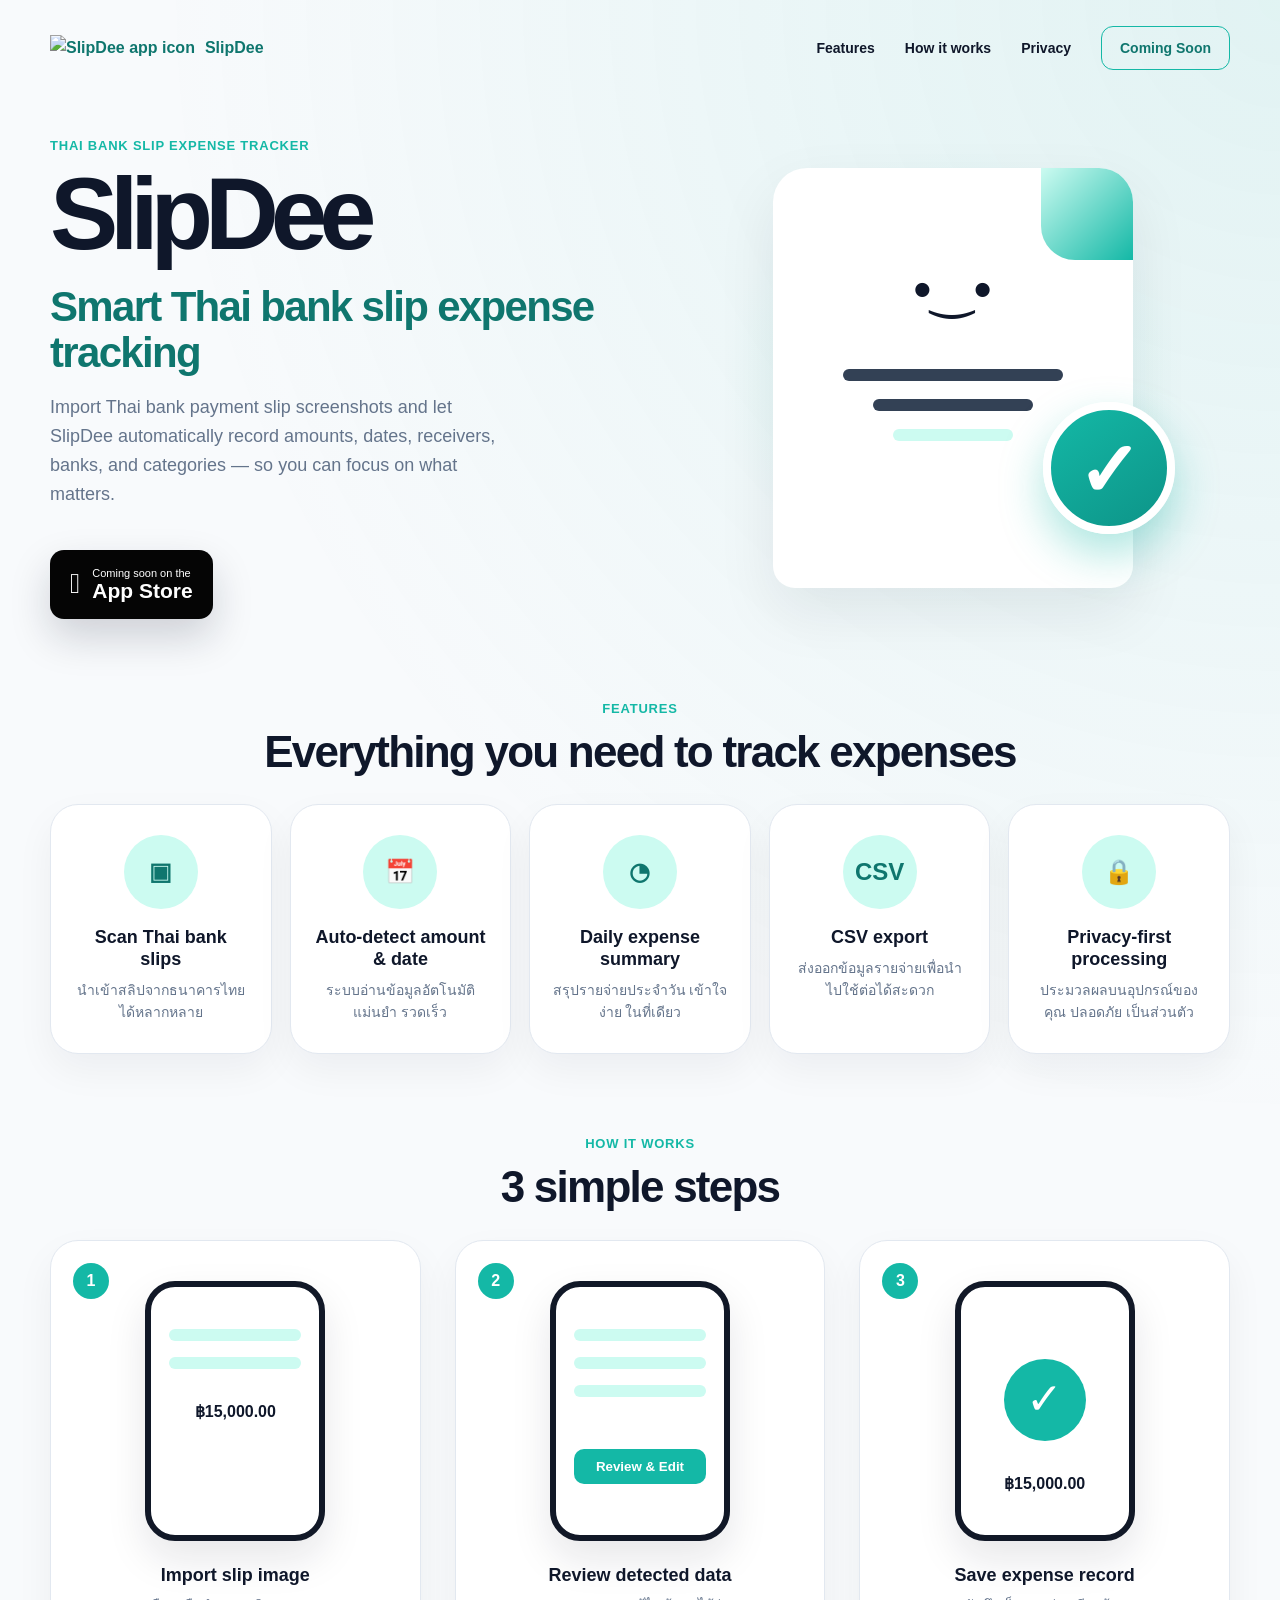
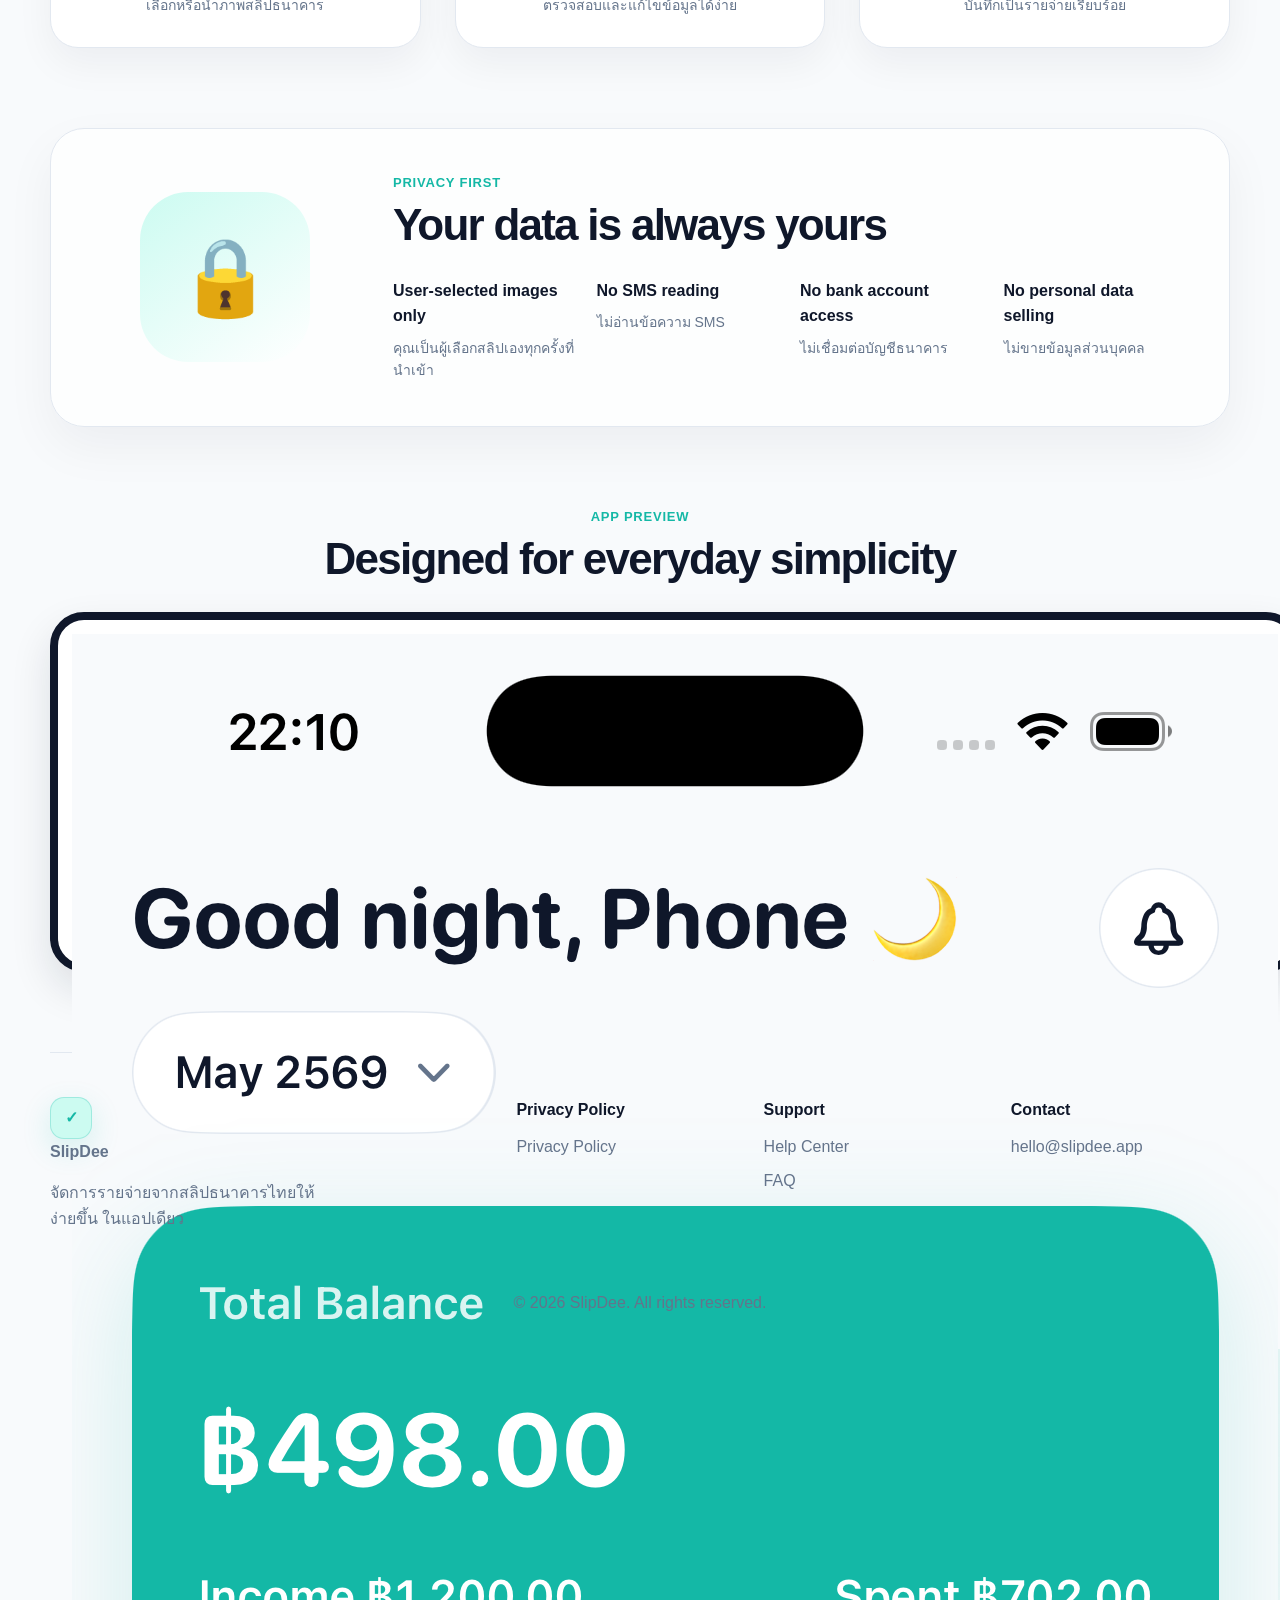
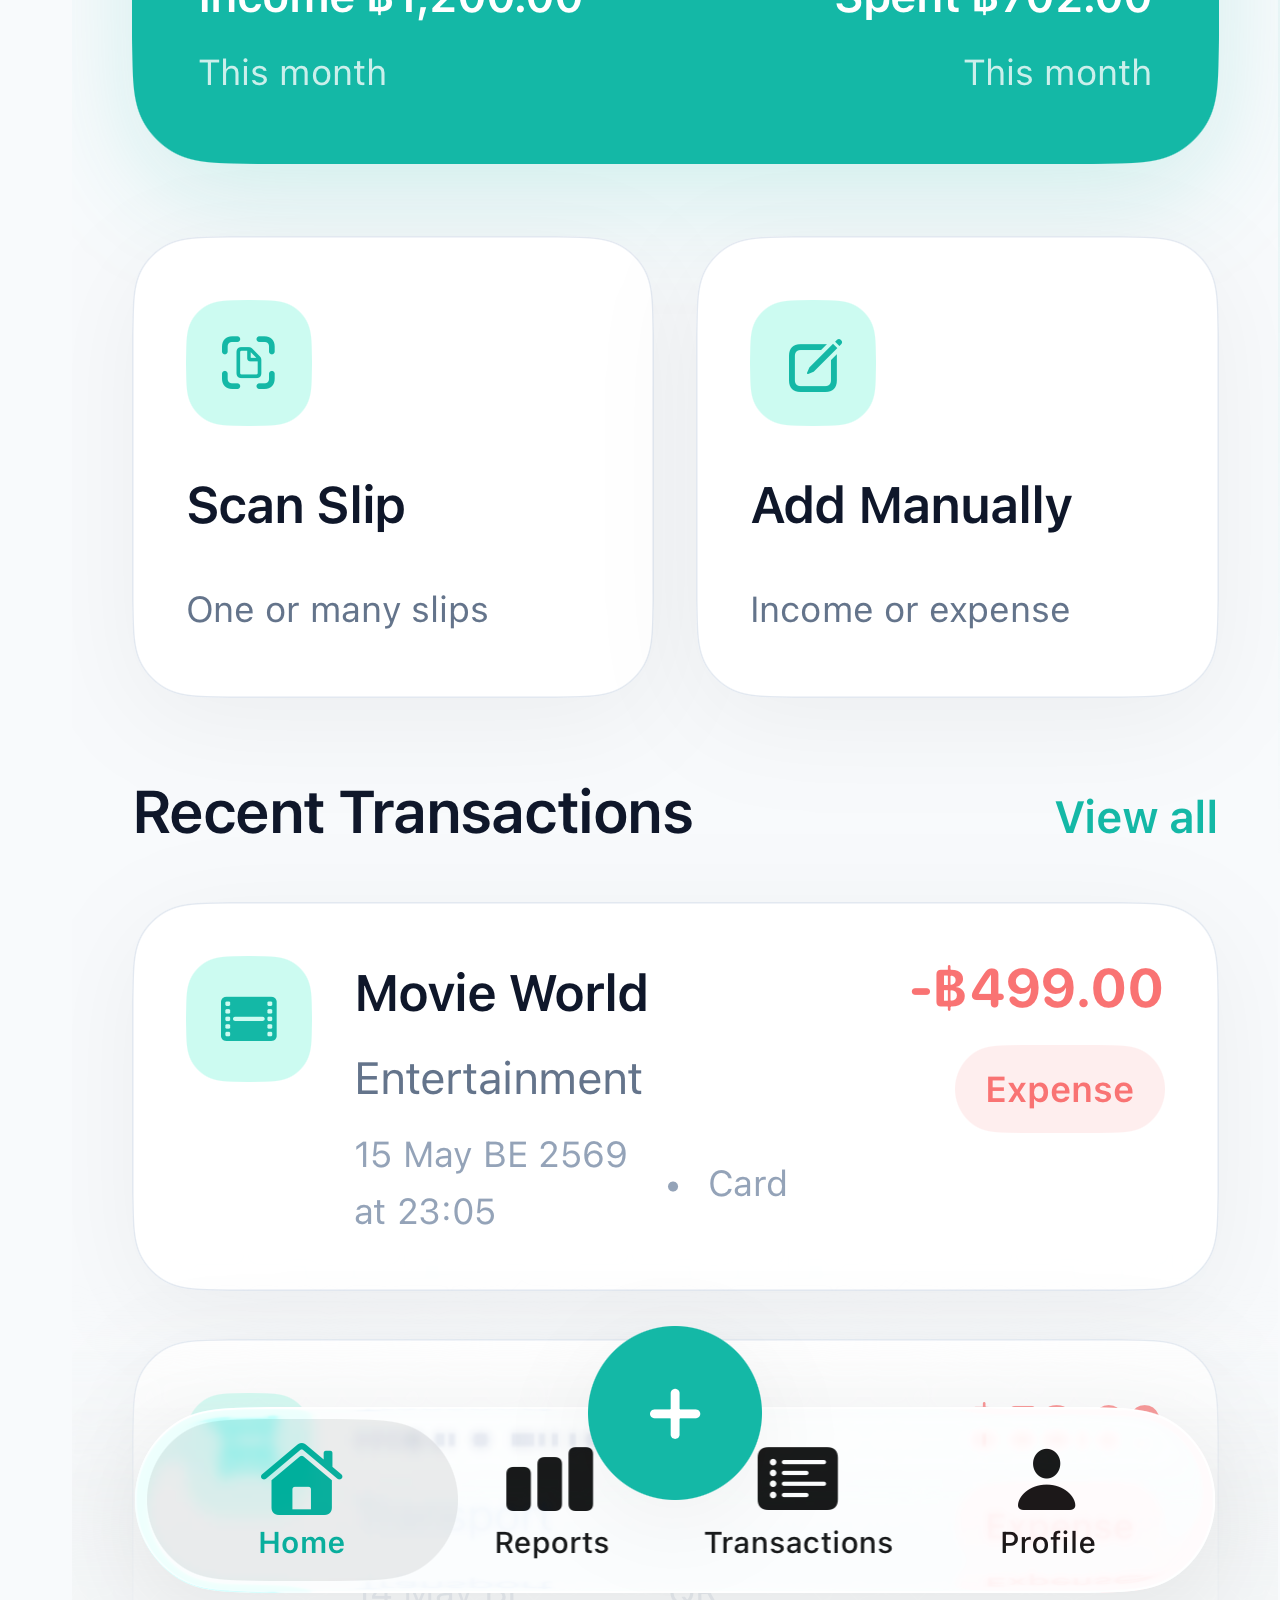
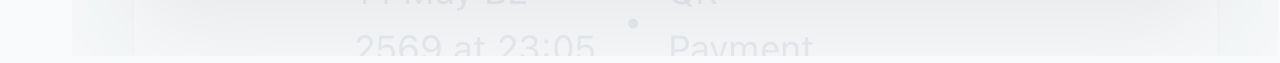
==== index.html @ 56bb53c4 "Update logo and enhance app preview with images Replaced logo div with an image and updated app prev" ====
<!DOCTYPE html>
<html lang="en">
<head>
  <meta charset="UTF-8" />
  <meta name="viewport" content="width=device-width, initial-scale=1.0" />
  <title>SlipDee - Smart Thai Bank Slip Expense Tracking</title>
  <link rel="stylesheet" href="style.css" />
</head>
<body>

  <header class="site-header">
    <a href="index.html" class="logo">
      <img src="assets/app-icon.png" alt="SlipDee app icon" class="logo-image" />
<span>SlipDee</span>
    </a>

    <nav class="nav-links">
      <a href="#features">Features</a>
      <a href="#how-it-works">How it works</a>
      <a href="#privacy">Privacy</a>
      <a href="#coming-soon" class="nav-button">Coming Soon</a>
    </nav>
  </header>

  <main>
    <section class="hero">
      <div class="hero-text">
        <p class="eyebrow">Thai bank slip expense tracker</p>
        <h1>SlipDee</h1>
        <h2>Smart Thai bank slip expense tracking</h2>
        <p class="hero-description">
          Import Thai bank payment slip screenshots and let SlipDee automatically
          record amounts, dates, receivers, banks, and categories — so you can
          focus on what matters.
        </p>

        <a href="#coming-soon" class="app-store-badge">
          <span class="apple-symbol"></span>
          <span>
            <small>Coming soon on the</small>
            <strong>App Store</strong>
          </span>
        </a>
      </div>

      <div class="hero-visual">
        <div class="receipt-card">
          <div class="receipt-corner"></div>
          <div class="receipt-face">•‿•</div>
          <div class="receipt-line long"></div>
          <div class="receipt-line medium"></div>
          <div class="receipt-line short"></div>
          <div class="receipt-check">✓</div>
        </div>
      </div>
    </section>

    <section id="features" class="section">
      <p class="section-label">Features</p>
      <h2>Everything you need to track expenses</h2>

      <div class="feature-grid">
        <article class="feature-card">
          <div class="feature-icon">▣</div>
          <h3>Scan Thai bank slips</h3>
          <p>นำเข้าสลิปจากธนาคารไทยได้หลากหลาย</p>
        </article>

        <article class="feature-card">
          <div class="feature-icon">📅</div>
          <h3>Auto-detect amount & date</h3>
          <p>ระบบอ่านข้อมูลอัตโนมัติ แม่นยำ รวดเร็ว</p>
        </article>

        <article class="feature-card">
          <div class="feature-icon">◔</div>
          <h3>Daily expense summary</h3>
          <p>สรุปรายจ่ายประจำวัน เข้าใจง่าย ในที่เดียว</p>
        </article>

        <article class="feature-card">
          <div class="feature-icon">CSV</div>
          <h3>CSV export</h3>
          <p>ส่งออกข้อมูลรายจ่ายเพื่อนำไปใช้ต่อได้สะดวก</p>
        </article>

        <article class="feature-card">
          <div class="feature-icon">🔒</div>
          <h3>Privacy-first processing</h3>
          <p>ประมวลผลบนอุปกรณ์ของคุณ ปลอดภัย เป็นส่วนตัว</p>
        </article>
      </div>
    </section>

    <section id="how-it-works" class="section">
      <p class="section-label">How it works</p>
      <h2>3 simple steps</h2>

      <div class="steps-grid">
        <article class="step-card">
          <span class="step-number">1</span>
          <div class="phone-placeholder">
            <div class="phone-line"></div>
            <div class="phone-line"></div>
            <div class="phone-amount">฿15,000.00</div>
          </div>
          <h3>Import slip image</h3>
          <p>เลือกหรือนำภาพสลิปธนาคาร</p>
        </article>

        <article class="step-card">
          <span class="step-number">2</span>
          <div class="phone-placeholder">
            <div class="phone-line"></div>
            <div class="phone-line"></div>
            <div class="phone-line"></div>
            <button>Review & Edit</button>
          </div>
          <h3>Review detected data</h3>
          <p>ตรวจสอบและแก้ไขข้อมูลได้ง่าย</p>
        </article>

        <article class="step-card">
          <span class="step-number">3</span>
          <div class="phone-placeholder success">
            <div class="success-circle">✓</div>
            <div class="phone-amount">฿15,000.00</div>
          </div>
          <h3>Save expense record</h3>
          <p>บันทึกเป็นรายจ่ายเรียบร้อย</p>
        </article>
      </div>
    </section>

    <section id="privacy" class="privacy-section">
      <div class="privacy-art">
        <div class="shield">🔒</div>
      </div>

      <div class="privacy-content">
        <p class="section-label">Privacy First</p>
        <h2>Your data is always yours</h2>

        <div class="privacy-grid">
          <div>
            <strong>User-selected images only</strong>
            <p>คุณเป็นผู้เลือกสลิปเองทุกครั้งที่นำเข้า</p>
          </div>
          <div>
            <strong>No SMS reading</strong>
            <p>ไม่อ่านข้อความ SMS</p>
          </div>
          <div>
            <strong>No bank account access</strong>
            <p>ไม่เชื่อมต่อบัญชีธนาคาร</p>
          </div>
          <div>
            <strong>No personal data selling</strong>
            <p>ไม่ขายข้อมูลส่วนบุคคล</p>
          </div>
        </div>
      </div>
    </section>

    <section id="coming-soon" class="section">
      <p class="section-label">App Preview</p>
      <h2>Designed for everyday simplicity</h2>

      <div class="preview-grid">
  <div class="iphone-preview">
    <img src="assets/screenshot-1.png" alt="SlipDee dashboard screen" />
  </div>
  <div class="iphone-preview">
    <img src="assets/screenshot-2.png" alt="SlipDee scan slip screen" />
  </div>
  <div class="iphone-preview">
    <img src="assets/screenshot-3.png" alt="SlipDee review details screen" />
  </div>
  <div class="iphone-preview">
    <img src="assets/screenshot-4.png" alt="SlipDee reports screen" />
  </div>
  <div class="iphone-preview">
    <img src="assets/screenshot-5.png" alt="SlipDee CSV export screen" />
  </div>
</div>
    </section>
  </main>

  <footer class="site-footer">
    <div>
      <a href="index.html" class="logo">
        <div class="logo-icon">✓</div>
        <span>SlipDee</span>
      </a>
      <p>จัดการรายจ่ายจากสลิปธนาคารไทยให้ง่ายขึ้น ในแอปเดียว</p>
    </div>

    <div>
      <h4>Privacy Policy</h4>
      <a href="privacy.html">Privacy Policy</a>
    </div>

    <div>
      <h4>Support</h4>
      <a href="support.html">Help Center</a>
      <a href="support.html#faq">FAQ</a>
    </div>

    <div>
      <h4>Contact</h4>
      <a href="mailto:hello@slipdee.app">hello@slipdee.app</a>
    </div>
  </footer>

  <p class="copyright">© 2026 SlipDee. All rights reserved.</p>

</body>
</html>
---- style.css ----
:root {
  --bg: #F8FAFC;
  --card: #FFFFFF;
  --primary: #14B8A6;
  --primary-dark: #0F766E;
  --primary-soft: #CCFBF1;
  --text: #0F172A;
  --muted: #64748B;
  --border: #E2E8F0;
  --shadow: 0 24px 60px rgba(15, 23, 42, 0.08);
  --radius: 28px;
}

* {
  box-sizing: border-box;
}

html {
  scroll-behavior: smooth;
}

body {
  margin: 0;
  font-family: -apple-system, BlinkMacSystemFont, "Segoe UI", sans-serif;
  color: var(--text);
  background:
    radial-gradient(circle at top right, rgba(20, 184, 166, 0.10), transparent 35%),
    var(--bg);
  line-height: 1.6;
}

a {
  color: inherit;
  text-decoration: none;
}

.site-header {
  width: min(1180px, calc(100% - 40px));
  margin: 0 auto;
  padding: 26px 0;
  display: flex;
  align-items: center;
  justify-content: space-between;
}

.logo {
  display: inline-flex;
  align-items: center;
  gap: 10px;
  font-weight: 800;
  color: var(--primary-dark);
}

.logo-icon {
  width: 42px;
  height: 42px;
  border-radius: 14px;
  background: var(--primary-soft);
  border: 1px solid rgba(20, 184, 166, 0.25);
  color: var(--primary);
  display: grid;
  place-items: center;
  box-shadow: 0 10px 30px rgba(20, 184, 166, 0.16);
}

.nav-links {
  display: flex;
  align-items: center;
  gap: 30px;
  font-size: 14px;
  font-weight: 700;
}

.nav-button {
  color: var(--primary-dark);
  border: 1px solid var(--primary);
  border-radius: 12px;
  padding: 10px 18px;
}

.hero {
  width: min(1180px, calc(100% - 40px));
  margin: 40px auto 80px;
  display: grid;
  grid-template-columns: 1fr 1fr;
  gap: 70px;
  align-items: center;
}

.eyebrow,
.section-label {
  margin: 0 0 8px;
  text-transform: uppercase;
  color: var(--primary);
  font-size: 13px;
  font-weight: 900;
  letter-spacing: 0.06em;
}

.hero h1 {
  margin: 0;
  font-size: clamp(64px, 8vw, 108px);
  line-height: 0.95;
  letter-spacing: -0.08em;
}

.hero h2 {
  margin: 22px 0 16px;
  color: var(--primary-dark);
  font-size: clamp(28px, 4vw, 42px);
  line-height: 1.08;
  letter-spacing: -0.04em;
}

.hero-description {
  max-width: 460px;
  color: var(--muted);
  font-size: 18px;
}

.app-store-badge {
  display: inline-flex;
  align-items: center;
  gap: 12px;
  background: #050505;
  color: white;
  padding: 12px 20px;
  border-radius: 14px;
  margin-top: 24px;
  box-shadow: 0 18px 40px rgba(15, 23, 42, 0.18);
}

.app-store-badge small {
  display: block;
  font-size: 11px;
  line-height: 1;
}

.app-store-badge strong {
  display: block;
  font-size: 21px;
  line-height: 1.1;
}

.apple-symbol {
  font-size: 28px;
}

.hero-visual {
  display: grid;
  place-items: center;
  min-height: 480px;
  border-radius: 50%;
  background: radial-gradient(circle, rgba(204, 251, 241, 0.7), transparent 62%);
}

.receipt-card {
  position: relative;
  width: min(360px, 85vw);
  height: 420px;
  background: white;
  border-radius: 34px 34px 22px 22px;
  box-shadow: var(--shadow);
  display: flex;
  flex-direction: column;
  align-items: center;
  padding: 80px 46px 40px;
}

.receipt-corner {
  position: absolute;
  right: 0;
  top: 0;
  width: 92px;
  height: 92px;
  background: linear-gradient(135deg, var(--primary-soft), var(--primary));
  border-radius: 0 34px 0 34px;
}

.receipt-face {
  font-size: 52px;
  margin-bottom: 38px;
}

.receipt-line {
  height: 12px;
  border-radius: 99px;
  background: #334155;
  margin-bottom: 18px;
}

.receipt-line.long {
  width: 220px;
}

.receipt-line.medium {
  width: 160px;
}

.receipt-line.short {
  width: 120px;
  background: var(--primary-soft);
}

.receipt-check {
  position: absolute;
  right: -42px;
  bottom: 54px;
  width: 132px;
  height: 132px;
  border-radius: 50%;
  background: linear-gradient(145deg, var(--primary), #0D9488);
  color: white;
  display: grid;
  place-items: center;
  font-size: 76px;
  font-weight: 900;
  box-shadow: 0 20px 44px rgba(20, 184, 166, 0.35);
  border: 8px solid white;
}

.section {
  width: min(1180px, calc(100% - 40px));
  margin: 0 auto 80px;
  text-align: center;
}

.section h2,
.privacy-content h2 {
  margin: 0 0 28px;
  font-size: clamp(30px, 4vw, 44px);
  line-height: 1.1;
  letter-spacing: -0.04em;
}

.feature-grid {
  display: grid;
  grid-template-columns: repeat(5, 1fr);
  gap: 18px;
}

.feature-card,
.step-card {
  background: var(--card);
  border: 1px solid var(--border);
  border-radius: var(--radius);
  padding: 30px 22px;
  box-shadow: 0 16px 38px rgba(15, 23, 42, 0.05);
}

.feature-icon {
  width: 74px;
  height: 74px;
  border-radius: 50%;
  background: var(--primary-soft);
  color: var(--primary-dark);
  display: grid;
  place-items: center;
  margin: 0 auto 18px;
  font-weight: 900;
  font-size: 24px;
}

.feature-card h3,
.step-card h3 {
  margin: 0 0 8px;
  font-size: 18px;
  line-height: 1.2;
}

.feature-card p,
.step-card p {
  margin: 0;
  color: var(--muted);
  font-size: 14px;
}

.steps-grid {
  display: grid;
  grid-template-columns: repeat(3, 1fr);
  gap: 34px;
  align-items: start;
}

.step-card {
  position: relative;
}

.step-number {
  position: absolute;
  left: 22px;
  top: 22px;
  width: 36px;
  height: 36px;
  border-radius: 50%;
  background: var(--primary);
  color: white;
  display: grid;
  place-items: center;
  font-weight: 900;
}

.phone-placeholder {
  width: 180px;
  height: 260px;
  border: 6px solid #111827;
  border-radius: 30px;
  margin: 10px auto 24px;
  background: white;
  padding: 42px 18px 18px;
  box-shadow: 0 18px 40px rgba(15, 23, 42, 0.10);
}

.phone-line {
  height: 12px;
  background: var(--primary-soft);
  border-radius: 99px;
  margin-bottom: 16px;
}

.phone-amount {
  margin-top: 30px;
  font-weight: 900;
  color: var(--text);
}

.phone-placeholder button {
  margin-top: 36px;
  width: 100%;
  border: none;
  border-radius: 10px;
  background: var(--primary);
  color: white;
  padding: 10px;
  font-weight: 800;
}

.success-circle {
  width: 82px;
  height: 82px;
  border-radius: 50%;
  background: var(--primary);
  color: white;
  display: grid;
  place-items: center;
  font-size: 44px;
  margin: 30px auto;
}

.privacy-section {
  width: min(1180px, calc(100% - 40px));
  margin: 0 auto 80px;
  background: rgba(255, 255, 255, 0.78);
  border: 1px solid var(--border);
  border-radius: 34px;
  padding: 44px;
  display: grid;
  grid-template-columns: 260px 1fr;
  gap: 38px;
  align-items: center;
  box-shadow: 0 20px 50px rgba(15, 23, 42, 0.05);
}

.shield {
  width: 170px;
  height: 170px;
  border-radius: 48px;
  background: linear-gradient(145deg, var(--primary-soft), white);
  display: grid;
  place-items: center;
  font-size: 76px;
  margin: 0 auto;
}

.privacy-grid {
  display: grid;
  grid-template-columns: repeat(4, 1fr);
  gap: 22px;
}

.privacy-grid strong {
  display: block;
  margin-bottom: 8px;
}

.privacy-grid p {
  margin: 0;
  color: var(--muted);
  font-size: 14px;
}

.preview-grid {
  display: grid;
  grid-template-columns: repeat(5, 1fr);
  gap: 22px;
  margin-top: 26px;
}

.iphone-preview {
  border: 8px solid #0F172A;
  border-radius: 34px;
  background: white;
  height: 360px;
  padding: 14px;
  box-shadow: 0 18px 40px rgba(15, 23, 42, 0.12);
}

.iphone-screen {
  height: 100%;
  border-radius: 24px;
  background: linear-gradient(180deg, white, var(--primary-soft));
  display: grid;
  place-items: center;
  color: var(--primary-dark);
  font-weight: 900;
}

.site-footer {
  width: min(1180px, calc(100% - 40px));
  margin: 0 auto;
  padding: 44px 0 24px;
  border-top: 1px solid var(--border);
  display: grid;
  grid-template-columns: 2fr 1fr 1fr 1fr;
  gap: 28px;
}

.site-footer p {
  max-width: 280px;
  color: var(--muted);
}

.site-footer h4 {
  margin: 0 0 12px;
}

.site-footer a {
  display: block;
  color: var(--muted);
  margin-bottom: 8px;
}

.copyright {
  text-align: center;
  color: var(--muted);
  padding: 18px 0 34px;
  margin: 0;
}

.page-content {
  width: min(880px, calc(100% - 40px));
  margin: 40px auto 100px;
  background: white;
  border: 1px solid var(--border);
  border-radius: 30px;
  padding: 46px;
  box-shadow: var(--shadow);
}

.page-content h1 {
  font-size: 44px;
  letter-spacing: -0.05em;
  margin-top: 0;
}

.page-content h2 {
  margin-top: 34px;
}

.page-content p,
.page-content li {
  color: var(--muted);
}

.back-link {
  display: inline-block;
  margin-bottom: 24px;
  color: var(--primary-dark);
  font-weight: 800;
}

@media (max-width: 960px) {
  .hero,
  .privacy-section {
    grid-template-columns: 1fr;
  }

  .feature-grid,
  .preview-grid {
    grid-template-columns: repeat(2, 1fr);
  }

  .steps-grid,
  .privacy-grid,
  .site-footer {
    grid-template-columns: 1fr;
  }

  .hero {
    text-align: center;
  }

  .hero-description {
    margin-left: auto;
    margin-right: auto;
  }

  .nav-links {
    display: none;
  }
}

@media (max-width: 560px) {
  .feature-grid,
  .preview-grid {
    grid-template-columns: 1fr;
  }

  .site-header,
  .hero,
  .section,
  .privacy-section,
  .site-footer,
  .page-content {
    width: min(100% - 24px, 1180px);
  }

  .hero {
    margin-top: 18px;
  }

  .receipt-card {
    height: 360px;
  }

  .receipt-check {
    width: 96px;
    height: 96px;
    right: -20px;
    font-size: 54px;
  }

  .privacy-section {
    padding: 28px;
  }

  .page-content {
    padding: 28px;
  }
}
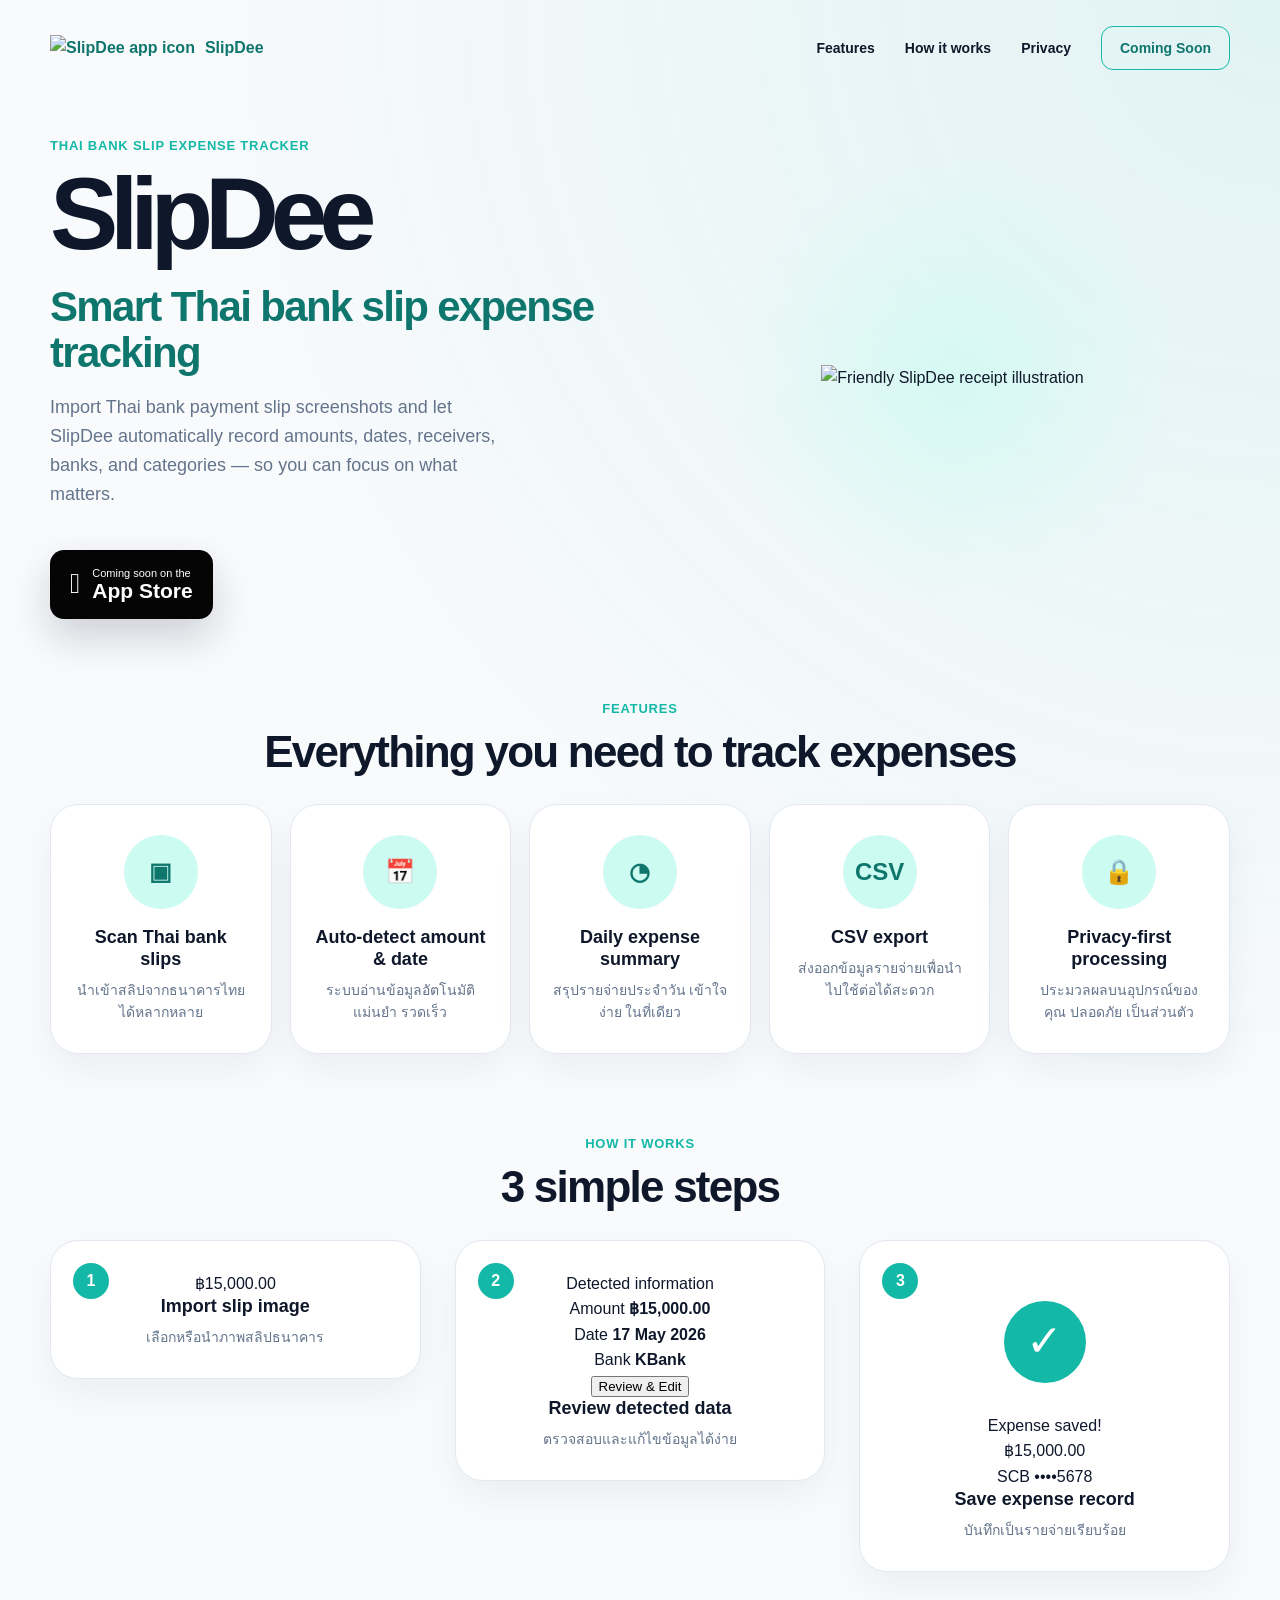
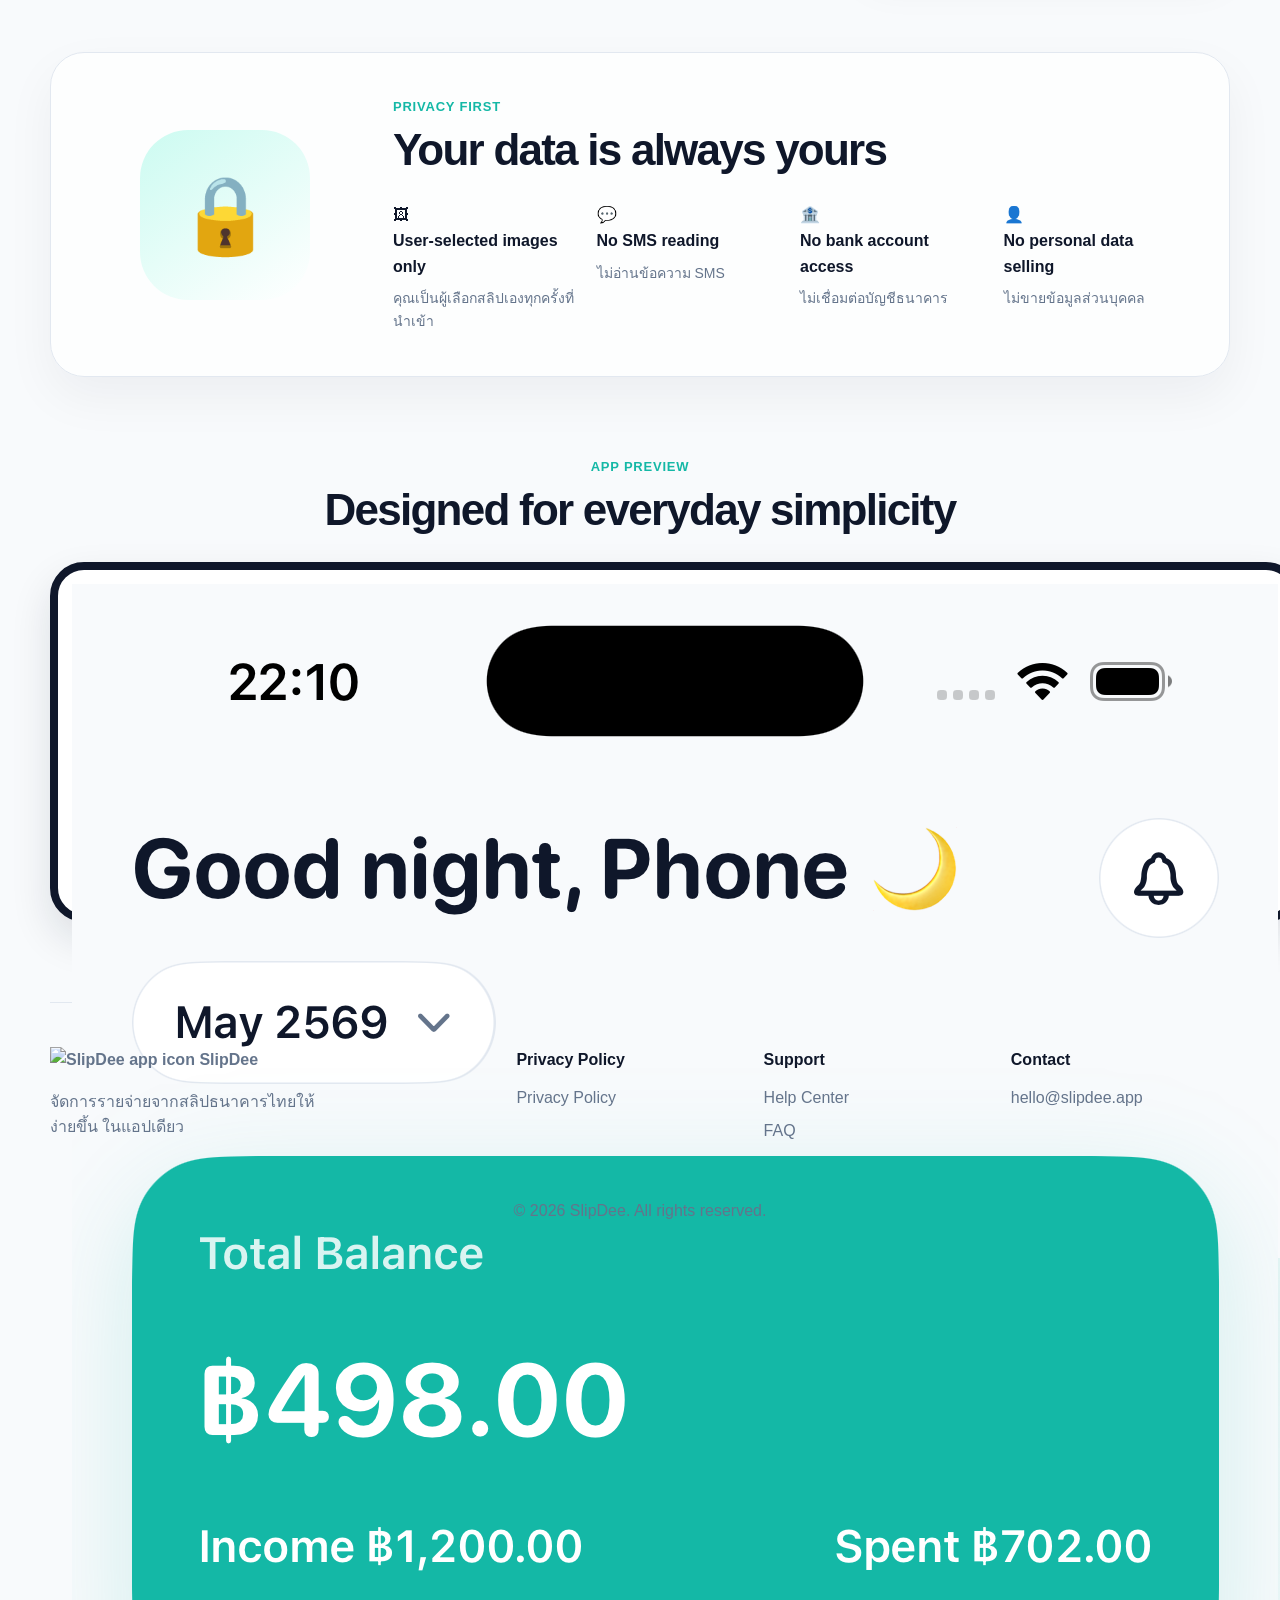
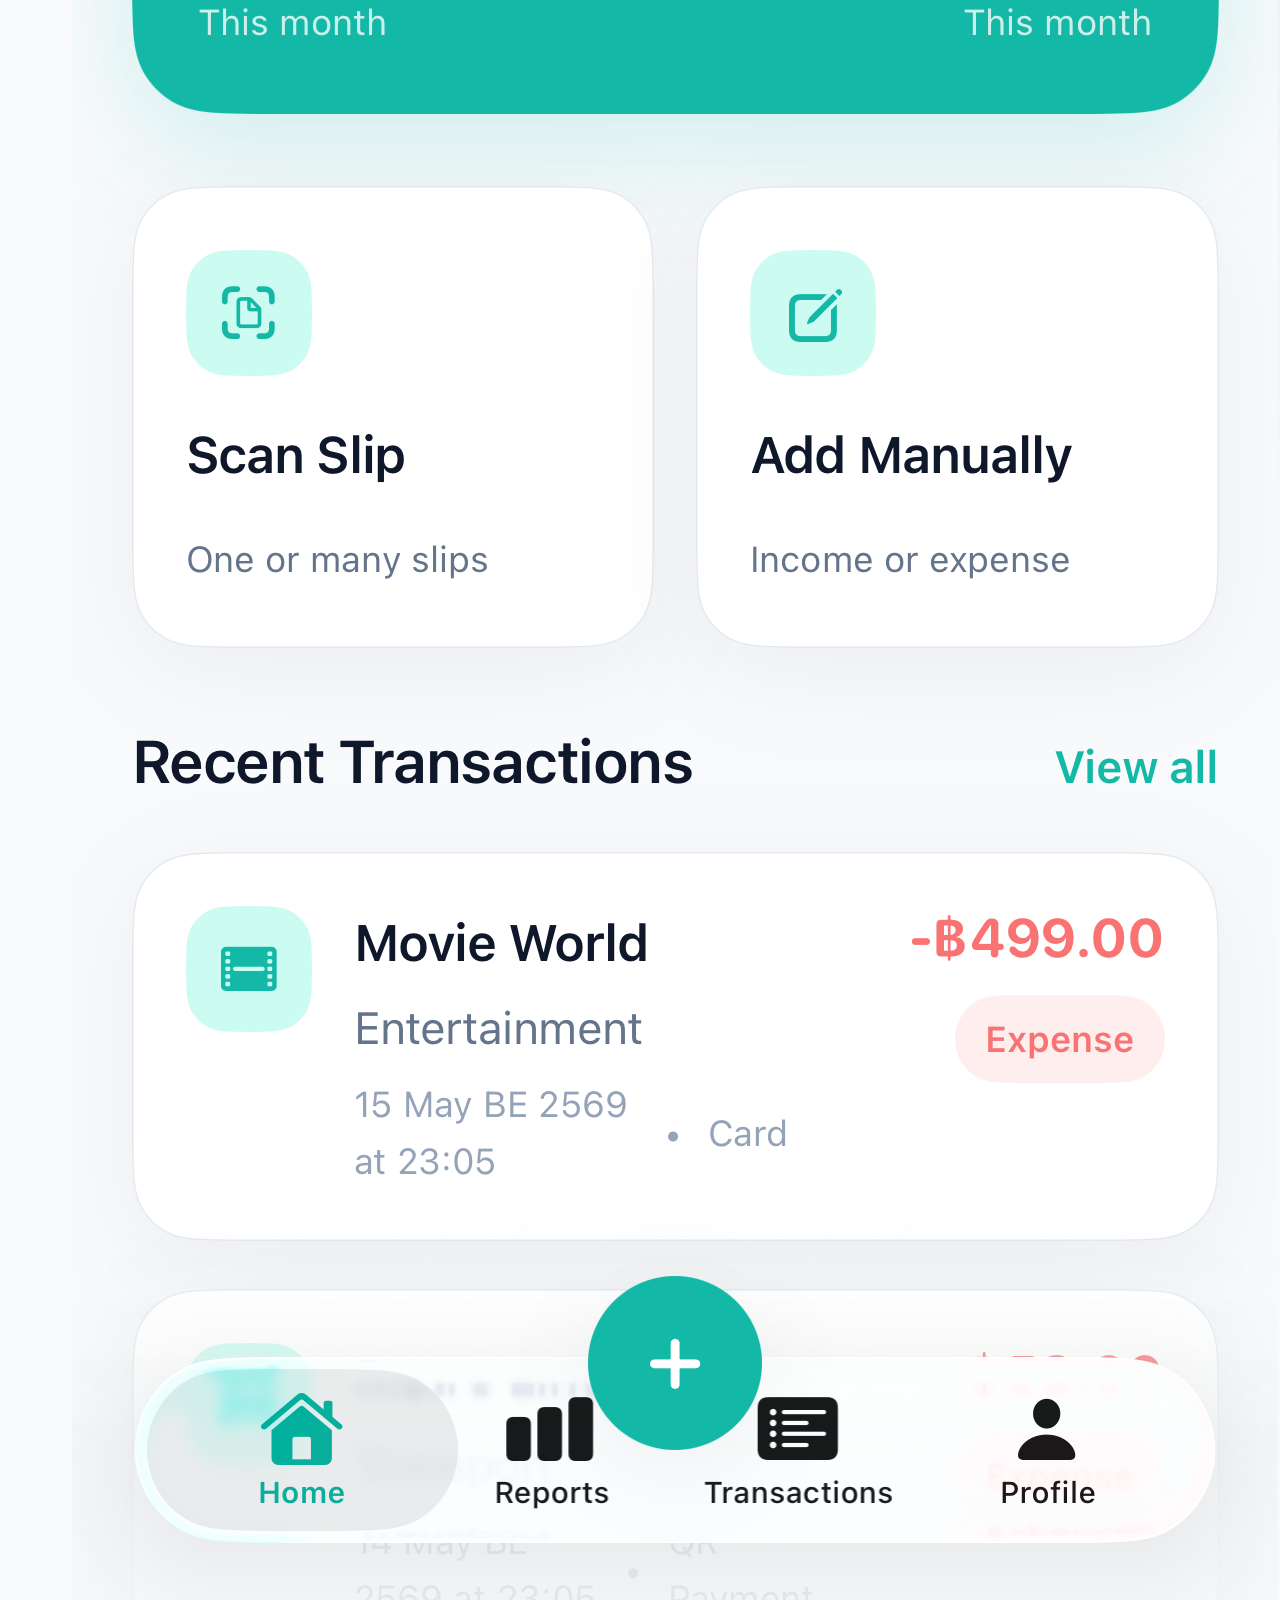
==== commit 601b2928: "Enhance accessibility and content clarity in index.html Updated various elements for improved access" ====
--- a/index.html
+++ b/index.html
@@ -3,18 +3,31 @@
 <head>
   <meta charset="UTF-8" />
   <meta name="viewport" content="width=device-width, initial-scale=1.0" />
+
   <title>SlipDee - Smart Thai Bank Slip Expense Tracking</title>
+
+  <meta
+    name="description"
+    content="SlipDee helps Thai users import bank payment slip screenshots and automatically record expenses such as amount, date, receiver, bank, and category."
+  />
+
   <link rel="stylesheet" href="style.css" />
 </head>
+
 <body>
 
+  <!-- Header -->
   <header class="site-header">
-    <a href="index.html" class="logo">
-      <img src="assets/app-icon.png" alt="SlipDee app icon" class="logo-image" />
-<span>SlipDee</span>
+    <a href="index.html" class="logo" aria-label="SlipDee home">
+      <img
+        src="assets/app-icon.png"
+        alt="SlipDee app icon"
+        class="logo-image"
+      />
+      <span>SlipDee</span>
     </a>
 
-    <nav class="nav-links">
+    <nav class="nav-links" aria-label="Main navigation">
       <a href="#features">Features</a>
       <a href="#how-it-works">How it works</a>
       <a href="#privacy">Privacy</a>
@@ -23,18 +36,23 @@
   </header>
 
   <main>
+
+    <!-- Hero Section -->
     <section class="hero">
       <div class="hero-text">
         <p class="eyebrow">Thai bank slip expense tracker</p>
+
         <h1>SlipDee</h1>
+
         <h2>Smart Thai bank slip expense tracking</h2>
+
         <p class="hero-description">
           Import Thai bank payment slip screenshots and let SlipDee automatically
           record amounts, dates, receivers, banks, and categories — so you can
           focus on what matters.
         </p>
 
-        <a href="#coming-soon" class="app-store-badge">
+        <a href="#coming-soon" class="app-store-badge" aria-label="Coming soon on the App Store">
           <span class="apple-symbol"></span>
           <span>
             <small>Coming soon on the</small>
@@ -44,155 +62,223 @@
       </div>
 
       <div class="hero-visual">
-        <div class="receipt-card">
-          <div class="receipt-corner"></div>
-          <div class="receipt-face">•‿•</div>
-          <div class="receipt-line long"></div>
-          <div class="receipt-line medium"></div>
-          <div class="receipt-line short"></div>
-          <div class="receipt-check">✓</div>
-        </div>
-      </div>
-    </section>
-
+        <img
+          src="assets/hero-receipt.png"
+          alt="Friendly SlipDee receipt illustration"
+          class="hero-image"
+        />
+      </div>
+    </section>
+
+    <!-- Features Section -->
     <section id="features" class="section">
       <p class="section-label">Features</p>
+
       <h2>Everything you need to track expenses</h2>
 
       <div class="feature-grid">
-        <article class="feature-card">
-          <div class="feature-icon">▣</div>
+
+        <article class="feature-card">
+          <div class="feature-icon" aria-hidden="true">▣</div>
           <h3>Scan Thai bank slips</h3>
           <p>นำเข้าสลิปจากธนาคารไทยได้หลากหลาย</p>
         </article>
 
         <article class="feature-card">
-          <div class="feature-icon">📅</div>
-          <h3>Auto-detect amount & date</h3>
+          <div class="feature-icon" aria-hidden="true">📅</div>
+          <h3>Auto-detect amount &amp; date</h3>
           <p>ระบบอ่านข้อมูลอัตโนมัติ แม่นยำ รวดเร็ว</p>
         </article>
 
         <article class="feature-card">
-          <div class="feature-icon">◔</div>
+          <div class="feature-icon" aria-hidden="true">◔</div>
           <h3>Daily expense summary</h3>
           <p>สรุปรายจ่ายประจำวัน เข้าใจง่าย ในที่เดียว</p>
         </article>
 
         <article class="feature-card">
-          <div class="feature-icon">CSV</div>
+          <div class="feature-icon feature-icon-text" aria-hidden="true">CSV</div>
           <h3>CSV export</h3>
           <p>ส่งออกข้อมูลรายจ่ายเพื่อนำไปใช้ต่อได้สะดวก</p>
         </article>
 
         <article class="feature-card">
-          <div class="feature-icon">🔒</div>
+          <div class="feature-icon" aria-hidden="true">🔒</div>
           <h3>Privacy-first processing</h3>
           <p>ประมวลผลบนอุปกรณ์ของคุณ ปลอดภัย เป็นส่วนตัว</p>
         </article>
-      </div>
-    </section>
-
+
+      </div>
+    </section>
+
+    <!-- How It Works Section -->
     <section id="how-it-works" class="section">
       <p class="section-label">How it works</p>
+
       <h2>3 simple steps</h2>
 
       <div class="steps-grid">
+
         <article class="step-card">
           <span class="step-number">1</span>
-          <div class="phone-placeholder">
-            <div class="phone-line"></div>
-            <div class="phone-line"></div>
-            <div class="phone-amount">฿15,000.00</div>
-          </div>
+
+          <div class="mini-phone">
+            <div class="mini-phone-header"></div>
+            <div class="mini-slip-row"></div>
+            <div class="mini-slip-row short"></div>
+            <div class="mini-slip-row"></div>
+            <div class="mini-amount">฿15,000.00</div>
+          </div>
+
           <h3>Import slip image</h3>
           <p>เลือกหรือนำภาพสลิปธนาคาร</p>
         </article>
 
         <article class="step-card">
           <span class="step-number">2</span>
-          <div class="phone-placeholder">
-            <div class="phone-line"></div>
-            <div class="phone-line"></div>
-            <div class="phone-line"></div>
-            <button>Review & Edit</button>
-          </div>
+
+          <div class="mini-phone">
+            <div class="mini-phone-title">Detected information</div>
+            <div class="mini-field">
+              <span>Amount</span>
+              <strong>฿15,000.00</strong>
+            </div>
+            <div class="mini-field">
+              <span>Date</span>
+              <strong>17 May 2026</strong>
+            </div>
+            <div class="mini-field">
+              <span>Bank</span>
+              <strong>KBank</strong>
+            </div>
+            <button class="mini-button">Review &amp; Edit</button>
+          </div>
+
           <h3>Review detected data</h3>
           <p>ตรวจสอบและแก้ไขข้อมูลได้ง่าย</p>
         </article>
 
         <article class="step-card">
           <span class="step-number">3</span>
-          <div class="phone-placeholder success">
+
+          <div class="mini-phone success">
             <div class="success-circle">✓</div>
-            <div class="phone-amount">฿15,000.00</div>
-          </div>
+            <div class="mini-success-title">Expense saved!</div>
+            <div class="mini-amount">฿15,000.00</div>
+            <div class="mini-success-note">SCB ••••5678</div>
+          </div>
+
           <h3>Save expense record</h3>
           <p>บันทึกเป็นรายจ่ายเรียบร้อย</p>
         </article>
-      </div>
-    </section>
-
+
+      </div>
+    </section>
+
+    <!-- Privacy Section -->
     <section id="privacy" class="privacy-section">
       <div class="privacy-art">
-        <div class="shield">🔒</div>
+        <div class="shield" aria-hidden="true">🔒</div>
       </div>
 
       <div class="privacy-content">
         <p class="section-label">Privacy First</p>
+
         <h2>Your data is always yours</h2>
 
         <div class="privacy-grid">
-          <div>
+
+          <div class="privacy-item">
+            <div class="privacy-icon" aria-hidden="true">🖼</div>
             <strong>User-selected images only</strong>
             <p>คุณเป็นผู้เลือกสลิปเองทุกครั้งที่นำเข้า</p>
           </div>
-          <div>
+
+          <div class="privacy-item">
+            <div class="privacy-icon" aria-hidden="true">💬</div>
             <strong>No SMS reading</strong>
             <p>ไม่อ่านข้อความ SMS</p>
           </div>
-          <div>
+
+          <div class="privacy-item">
+            <div class="privacy-icon" aria-hidden="true">🏦</div>
             <strong>No bank account access</strong>
             <p>ไม่เชื่อมต่อบัญชีธนาคาร</p>
           </div>
-          <div>
+
+          <div class="privacy-item">
+            <div class="privacy-icon" aria-hidden="true">👤</div>
             <strong>No personal data selling</strong>
             <p>ไม่ขายข้อมูลส่วนบุคคล</p>
           </div>
-        </div>
-      </div>
-    </section>
-
+
+        </div>
+      </div>
+    </section>
+
+    <!-- App Preview Section -->
     <section id="coming-soon" class="section">
       <p class="section-label">App Preview</p>
+
       <h2>Designed for everyday simplicity</h2>
 
       <div class="preview-grid">
-  <div class="iphone-preview">
-    <img src="assets/screenshot-1.png" alt="SlipDee dashboard screen" />
-  </div>
-  <div class="iphone-preview">
-    <img src="assets/screenshot-2.png" alt="SlipDee scan slip screen" />
-  </div>
-  <div class="iphone-preview">
-    <img src="assets/screenshot-3.png" alt="SlipDee review details screen" />
-  </div>
-  <div class="iphone-preview">
-    <img src="assets/screenshot-4.png" alt="SlipDee reports screen" />
-  </div>
-  <div class="iphone-preview">
-    <img src="assets/screenshot-5.png" alt="SlipDee CSV export screen" />
-  </div>
-</div>
-    </section>
+
+        <div class="iphone-preview">
+          <img
+            src="assets/screenshot-1.png"
+            alt="SlipDee dashboard screen"
+          />
+        </div>
+
+        <div class="iphone-preview">
+          <img
+            src="assets/screenshot-2.png"
+            alt="SlipDee scan slip screen"
+          />
+        </div>
+
+        <div class="iphone-preview">
+          <img
+            src="assets/screenshot-3.png"
+            alt="SlipDee review details screen"
+          />
+        </div>
+
+        <div class="iphone-preview">
+          <img
+            src="assets/screenshot-4.png"
+            alt="SlipDee reports screen"
+          />
+        </div>
+
+        <div class="iphone-preview">
+          <img
+            src="assets/screenshot-5.png"
+            alt="SlipDee CSV export screen"
+          />
+        </div>
+
+      </div>
+    </section>
+
   </main>
 
+  <!-- Footer -->
   <footer class="site-footer">
     <div>
-      <a href="index.html" class="logo">
-        <div class="logo-icon">✓</div>
+      <a href="index.html" class="logo" aria-label="SlipDee home">
+        <img
+          src="assets/app-icon.png"
+          alt="SlipDee app icon"
+          class="logo-image"
+        />
         <span>SlipDee</span>
       </a>
-      <p>จัดการรายจ่ายจากสลิปธนาคารไทยให้ง่ายขึ้น ในแอปเดียว</p>
+
+      <p>
+        จัดการรายจ่ายจากสลิปธนาคารไทยให้ง่ายขึ้น ในแอปเดียว
+      </p>
     </div>
 
     <div>
@@ -212,7 +298,9 @@
     </div>
   </footer>
 
-  <p class="copyright">© 2026 SlipDee. All rights reserved.</p>
+  <p class="copyright">
+    © 2026 SlipDee. All rights reserved.
+  </p>
 
 </body>
 </html>
--- a/style.css
+++ b/style.css
@@ -547,4 +547,30 @@
   .page-content {
     padding: 28px;
   }
-}
+  .logo-image {
+  width: 42px;
+  height: 42px;
+  border-radius: 14px;
+  object-fit: cover;
+  box-shadow: 0 10px 30px rgba(20, 184, 166, 0.16);
+}
+
+.hero-image {
+  width: min(520px, 100%);
+  height: auto;
+  display: block;
+  filter: drop-shadow(0 24px 48px rgba(15, 23, 42, 0.12));
+}
+
+.iphone-preview {
+  overflow: hidden;
+  background: #ffffff;
+}
+
+.iphone-preview img {
+  width: 100%;
+  height: 100%;
+  object-fit: cover;
+  display: block;
+}
+}
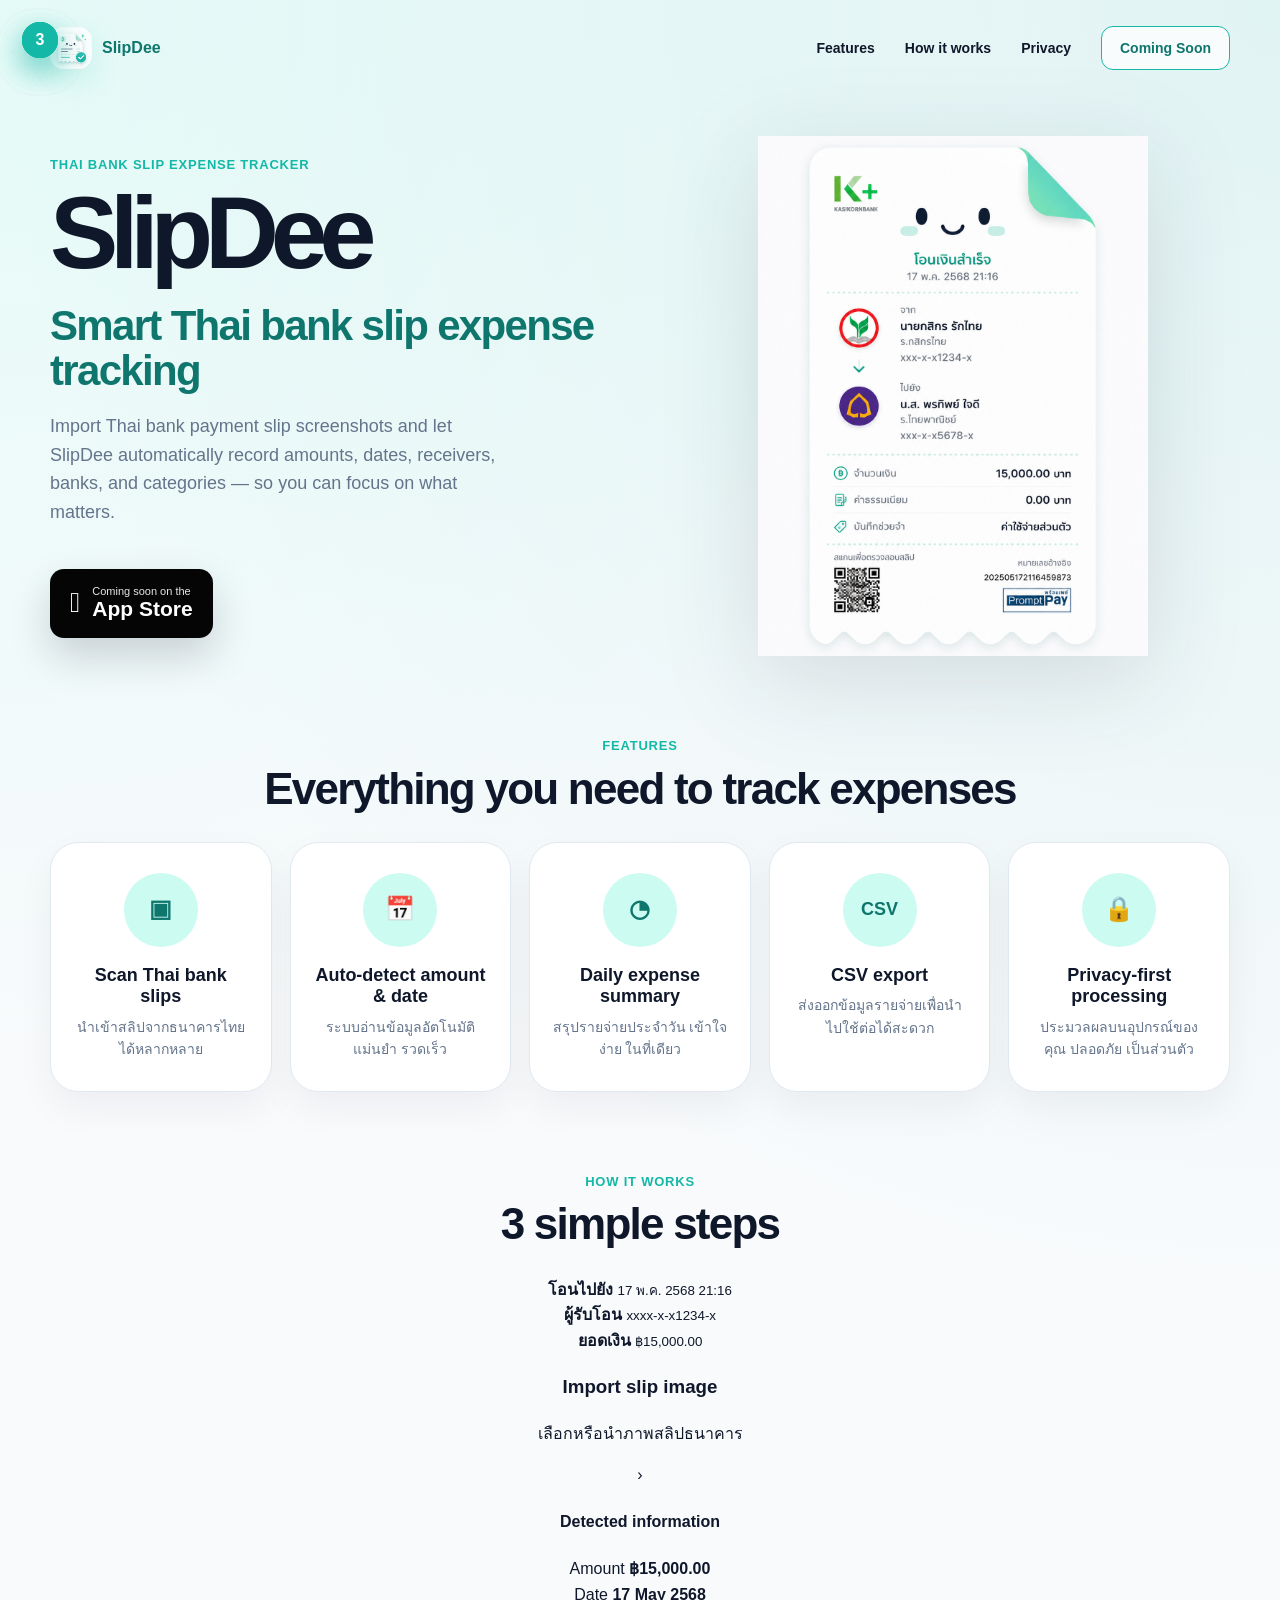
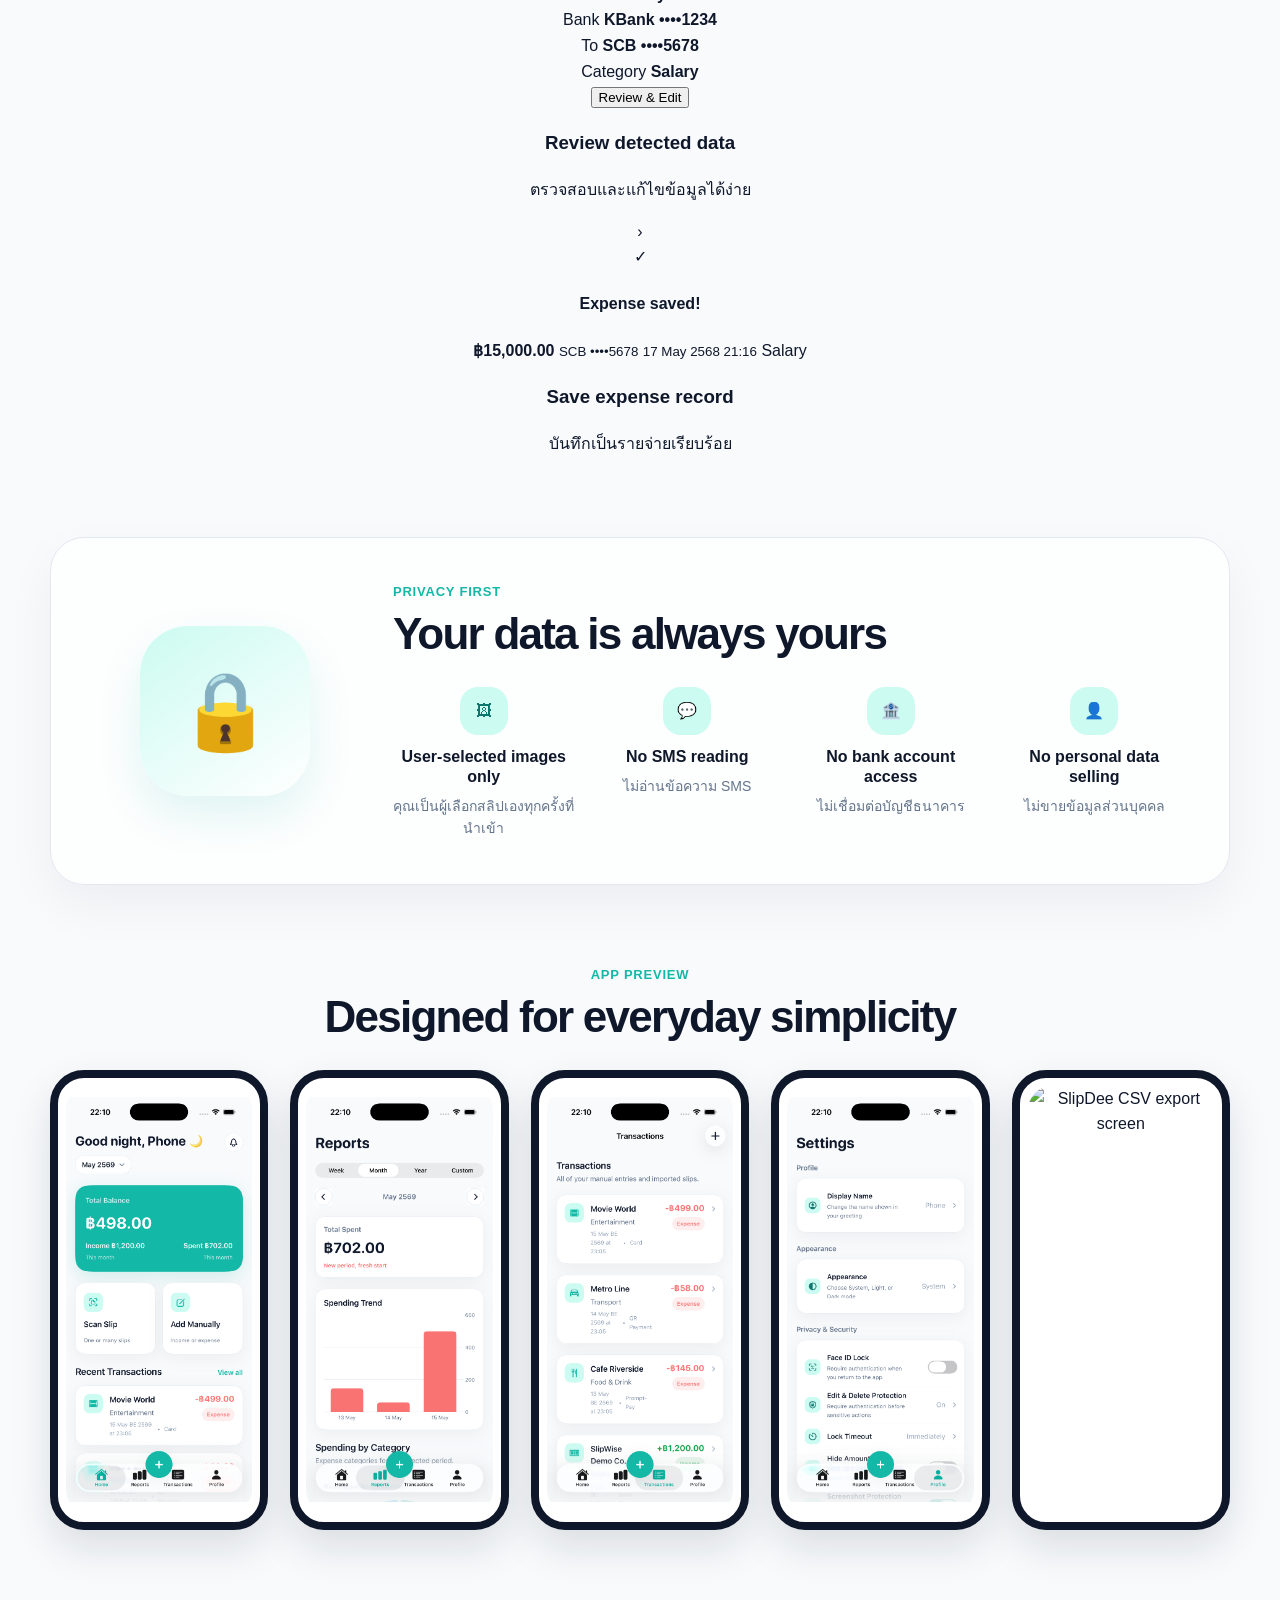
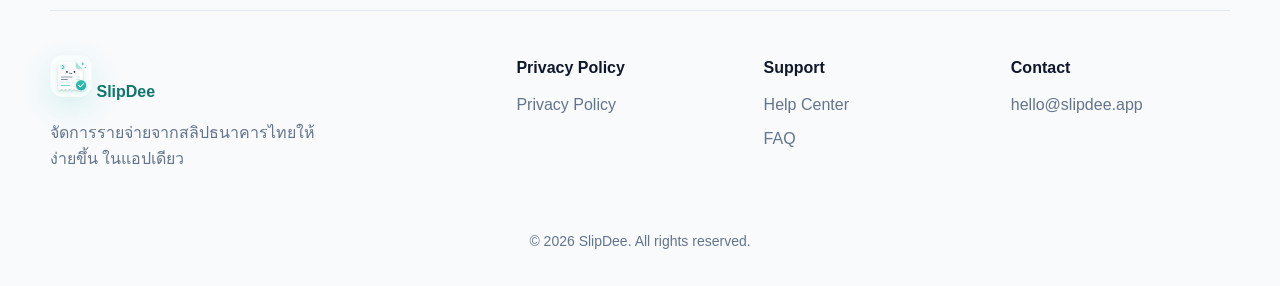
==== commit 6b6ed3e7: "Refactor how-it-works section for clarity" ====
--- a/index.html
+++ b/index.html
@@ -112,60 +112,106 @@
     </section>
 
     <!-- How It Works Section -->
-    <section id="how-it-works" class="section">
+    <section id="how-it-works" class="section how-section">
       <p class="section-label">How it works</p>
 
       <h2>3 simple steps</h2>
 
-      <div class="steps-grid">
-
-        <article class="step-card">
+      <div class="simple-steps-row">
+
+        <!-- Step 1 -->
+        <article class="simple-step">
           <span class="step-number">1</span>
 
-          <div class="mini-phone">
-            <div class="mini-phone-header"></div>
-            <div class="mini-slip-row"></div>
-            <div class="mini-slip-row short"></div>
-            <div class="mini-slip-row"></div>
-            <div class="mini-amount">฿15,000.00</div>
+          <div class="simple-phone scan-phone">
+            <div class="scan-corner top-left"></div>
+            <div class="scan-corner top-right"></div>
+            <div class="scan-corner bottom-left"></div>
+            <div class="scan-corner bottom-right"></div>
+
+            <div class="slip-bank-row">
+              <span class="bank-dot red"></span>
+              <div>
+                <strong>โอนไปยัง</strong>
+                <small>17 พ.ค. 2568 21:16</small>
+              </div>
+            </div>
+
+            <div class="slip-bank-row">
+              <span class="bank-dot green"></span>
+              <div>
+                <strong>ผู้รับโอน</strong>
+                <small>xxxx-x-x1234-x</small>
+              </div>
+            </div>
+
+            <div class="slip-bank-row">
+              <span class="bank-dot purple"></span>
+              <div>
+                <strong>ยอดเงิน</strong>
+                <small>฿15,000.00</small>
+              </div>
+            </div>
           </div>
 
           <h3>Import slip image</h3>
           <p>เลือกหรือนำภาพสลิปธนาคาร</p>
         </article>
 
-        <article class="step-card">
+        <div class="step-arrow" aria-hidden="true">›</div>
+
+        <!-- Step 2 -->
+        <article class="simple-step">
           <span class="step-number">2</span>
 
-          <div class="mini-phone">
-            <div class="mini-phone-title">Detected information</div>
-            <div class="mini-field">
+          <div class="simple-phone review-phone">
+            <h4>Detected information</h4>
+
+            <div class="review-row">
               <span>Amount</span>
               <strong>฿15,000.00</strong>
             </div>
-            <div class="mini-field">
+
+            <div class="review-row">
               <span>Date</span>
-              <strong>17 May 2026</strong>
-            </div>
-            <div class="mini-field">
+              <strong>17 May 2568</strong>
+            </div>
+
+            <div class="review-row">
               <span>Bank</span>
-              <strong>KBank</strong>
-            </div>
-            <button class="mini-button">Review &amp; Edit</button>
+              <strong>KBank ••••1234</strong>
+            </div>
+
+            <div class="review-row">
+              <span>To</span>
+              <strong>SCB ••••5678</strong>
+            </div>
+
+            <div class="review-category">
+              <span>Category</span>
+              <strong>Salary</strong>
+            </div>
+
+            <button class="review-button">Review &amp; Edit</button>
           </div>
 
           <h3>Review detected data</h3>
           <p>ตรวจสอบและแก้ไขข้อมูลได้ง่าย</p>
         </article>
 
-        <article class="step-card">
+        <div class="step-arrow" aria-hidden="true">›</div>
+
+        <!-- Step 3 -->
+        <article class="simple-step">
           <span class="step-number">3</span>
 
-          <div class="mini-phone success">
-            <div class="success-circle">✓</div>
-            <div class="mini-success-title">Expense saved!</div>
-            <div class="mini-amount">฿15,000.00</div>
-            <div class="mini-success-note">SCB ••••5678</div>
+          <div class="simple-phone saved-phone">
+            <div class="saved-check">✓</div>
+            <h4>Expense saved!</h4>
+            <strong class="saved-amount">฿15,000.00</strong>
+            <small>SCB ••••5678</small>
+            <small>17 May 2568 21:16</small>
+            <span class="saved-category">Salary</span>
           </div>
 
           <h3>Save expense record</h3>
--- a/style.css
+++ b/style.css
@@ -8,9 +8,11 @@
   --muted: #64748B;
   --border: #E2E8F0;
   --shadow: 0 24px 60px rgba(15, 23, 42, 0.08);
+  --soft-shadow: 0 16px 38px rgba(15, 23, 42, 0.05);
   --radius: 28px;
 }
 
+/* Base */
 * {
   box-sizing: border-box;
 }
@@ -21,10 +23,18 @@
 
 body {
   margin: 0;
-  font-family: -apple-system, BlinkMacSystemFont, "Segoe UI", sans-serif;
+  font-family:
+    -apple-system,
+    BlinkMacSystemFont,
+    "Segoe UI",
+    "Noto Sans Thai",
+    "Helvetica Neue",
+    Arial,
+    sans-serif;
   color: var(--text);
   background:
     radial-gradient(circle at top right, rgba(20, 184, 166, 0.10), transparent 35%),
+    radial-gradient(circle at top left, rgba(204, 251, 241, 0.45), transparent 28%),
     var(--bg);
   line-height: 1.6;
 }
@@ -34,6 +44,11 @@
   text-decoration: none;
 }
 
+img {
+  max-width: 100%;
+}
+
+/* Header */
 .site-header {
   width: min(1180px, calc(100% - 40px));
   margin: 0 auto;
@@ -51,15 +66,12 @@
   color: var(--primary-dark);
 }
 
-.logo-icon {
+.logo-image {
   width: 42px;
   height: 42px;
   border-radius: 14px;
-  background: var(--primary-soft);
-  border: 1px solid rgba(20, 184, 166, 0.25);
-  color: var(--primary);
-  display: grid;
-  place-items: center;
+  object-fit: contain;
+  background: #ffffff;
   box-shadow: 0 10px 30px rgba(20, 184, 166, 0.16);
 }
 
@@ -71,13 +83,27 @@
   font-weight: 700;
 }
 
+.nav-links a {
+  color: var(--text);
+  transition:
+    color 0.2s ease,
+    transform 0.2s ease;
+}
+
+.nav-links a:hover {
+  color: var(--primary-dark);
+  transform: translateY(-1px);
+}
+
 .nav-button {
-  color: var(--primary-dark);
+  color: var(--primary-dark) !important;
   border: 1px solid var(--primary);
   border-radius: 12px;
   padding: 10px 18px;
-}
-
+  background: rgba(255, 255, 255, 0.75);
+}
+
+/* Hero */
 .hero {
   width: min(1180px, calc(100% - 40px));
   margin: 40px auto 80px;
@@ -134,6 +160,7 @@
   display: block;
   font-size: 11px;
   line-height: 1;
+  opacity: 0.9;
 }
 
 .app-store-badge strong {
@@ -154,71 +181,16 @@
   background: radial-gradient(circle, rgba(204, 251, 241, 0.7), transparent 62%);
 }
 
-.receipt-card {
-  position: relative;
-  width: min(360px, 85vw);
-  height: 420px;
-  background: white;
-  border-radius: 34px 34px 22px 22px;
-  box-shadow: var(--shadow);
-  display: flex;
-  flex-direction: column;
-  align-items: center;
-  padding: 80px 46px 40px;
-}
-
-.receipt-corner {
-  position: absolute;
-  right: 0;
-  top: 0;
-  width: 92px;
-  height: 92px;
-  background: linear-gradient(135deg, var(--primary-soft), var(--primary));
-  border-radius: 0 34px 0 34px;
-}
-
-.receipt-face {
-  font-size: 52px;
-  margin-bottom: 38px;
-}
-
-.receipt-line {
-  height: 12px;
-  border-radius: 99px;
-  background: #334155;
-  margin-bottom: 18px;
-}
-
-.receipt-line.long {
-  width: 220px;
-}
-
-.receipt-line.medium {
-  width: 160px;
-}
-
-.receipt-line.short {
-  width: 120px;
-  background: var(--primary-soft);
-}
-
-.receipt-check {
-  position: absolute;
-  right: -42px;
-  bottom: 54px;
-  width: 132px;
-  height: 132px;
-  border-radius: 50%;
-  background: linear-gradient(145deg, var(--primary), #0D9488);
-  color: white;
-  display: grid;
-  place-items: center;
-  font-size: 76px;
-  font-weight: 900;
-  box-shadow: 0 20px 44px rgba(20, 184, 166, 0.35);
-  border: 8px solid white;
-}
-
+.hero-image {
+  width: min(520px, 100%);
+  max-height: 520px;
+  height: auto;
+  object-fit: contain;
+  display: block;
+  filter: drop-shadow(0 24px 48px rgba(15, 23, 42, 0.12));
+}
+
+/* General Sections */
 .section {
   width: min(1180px, calc(100% - 40px));
   margin: 0 auto 80px;
@@ -233,6 +205,7 @@
   letter-spacing: -0.04em;
 }
 
+/* Features */
 .feature-grid {
   display: grid;
   grid-template-columns: repeat(5, 1fr);
@@ -245,7 +218,11 @@
   border: 1px solid var(--border);
   border-radius: var(--radius);
   padding: 30px 22px;
-  box-shadow: 0 16px 38px rgba(15, 23, 42, 0.05);
+  box-shadow: var(--soft-shadow);
+}
+
+.feature-card {
+  min-height: 210px;
 }
 
 .feature-icon {
@@ -261,6 +238,10 @@
   font-size: 24px;
 }
 
+.feature-icon-text {
+  font-size: 18px;
+}
+
 .feature-card h3,
 .step-card h3 {
   margin: 0 0 8px;
@@ -275,6 +256,7 @@
   font-size: 14px;
 }
 
+/* How It Works */
 .steps-grid {
   display: grid;
   grid-template-columns: repeat(3, 1fr);
@@ -298,34 +280,70 @@
   display: grid;
   place-items: center;
   font-weight: 900;
-}
-
-.phone-placeholder {
+  box-shadow: 0 12px 28px rgba(20, 184, 166, 0.25);
+}
+
+.mini-phone {
   width: 180px;
   height: 260px;
   border: 6px solid #111827;
   border-radius: 30px;
   margin: 10px auto 24px;
   background: white;
-  padding: 42px 18px 18px;
+  padding: 36px 18px 18px;
   box-shadow: 0 18px 40px rgba(15, 23, 42, 0.10);
-}
-
-.phone-line {
+  overflow: hidden;
+}
+
+.mini-phone-header {
+  height: 46px;
+  border-radius: 18px;
+  background: linear-gradient(135deg, var(--primary-soft), rgba(20, 184, 166, 0.35));
+  margin-bottom: 18px;
+}
+
+.mini-slip-row {
   height: 12px;
   background: var(--primary-soft);
   border-radius: 99px;
-  margin-bottom: 16px;
-}
-
-.phone-amount {
-  margin-top: 30px;
+  margin-bottom: 14px;
+}
+
+.mini-slip-row.short {
+  width: 70%;
+}
+
+.mini-amount {
+  margin-top: 24px;
   font-weight: 900;
   color: var(--text);
 }
 
-.phone-placeholder button {
-  margin-top: 36px;
+.mini-phone-title {
+  font-size: 11px;
+  font-weight: 900;
+  text-align: left;
+  margin-bottom: 18px;
+}
+
+.mini-field {
+  display: flex;
+  justify-content: space-between;
+  gap: 8px;
+  font-size: 10px;
+  margin-bottom: 12px;
+}
+
+.mini-field span {
+  color: var(--muted);
+}
+
+.mini-field strong {
+  color: var(--text);
+}
+
+.mini-button {
+  margin-top: 28px;
   width: 100%;
   border: none;
   border-radius: 10px;
@@ -335,6 +353,11 @@
   font-weight: 800;
 }
 
+.mini-phone.success {
+  text-align: center;
+  padding-top: 34px;
+}
+
 .success-circle {
   width: 82px;
   height: 82px;
@@ -344,9 +367,22 @@
   display: grid;
   place-items: center;
   font-size: 44px;
-  margin: 30px auto;
-}
-
+  margin: 0 auto 24px;
+  box-shadow: 0 18px 36px rgba(20, 184, 166, 0.28);
+}
+
+.mini-success-title {
+  font-weight: 900;
+  margin-bottom: 6px;
+}
+
+.mini-success-note {
+  color: var(--muted);
+  font-size: 11px;
+  margin-top: 10px;
+}
+
+/* Privacy */
 .privacy-section {
   width: min(1180px, calc(100% - 40px));
   margin: 0 auto 80px;
@@ -370,17 +406,34 @@
   place-items: center;
   font-size: 76px;
   margin: 0 auto;
+  box-shadow: 0 20px 44px rgba(20, 184, 166, 0.12);
 }
 
 .privacy-grid {
   display: grid;
   grid-template-columns: repeat(4, 1fr);
   gap: 22px;
+}
+
+.privacy-item {
+  text-align: center;
+}
+
+.privacy-icon {
+  width: 48px;
+  height: 48px;
+  border-radius: 18px;
+  background: var(--primary-soft);
+  color: var(--primary-dark);
+  display: grid;
+  place-items: center;
+  margin: 0 auto 12px;
 }
 
 .privacy-grid strong {
   display: block;
   margin-bottom: 8px;
+  line-height: 1.25;
 }
 
 .privacy-grid p {
@@ -389,32 +442,45 @@
   font-size: 14px;
 }
 
+/* App Preview */
 .preview-grid {
   display: grid;
   grid-template-columns: repeat(5, 1fr);
   gap: 22px;
   margin-top: 26px;
-}
-
+  align-items: start;
+}
+
+/*
+  Important:
+  Use aspect-ratio and object-fit: contain so app screenshots keep their real shape.
+  This prevents the image from being cropped or stretched.
+*/
 .iphone-preview {
   border: 8px solid #0F172A;
   border-radius: 34px;
-  background: white;
-  height: 360px;
-  padding: 14px;
+  background: #ffffff;
+  aspect-ratio: 9 / 19.5;
+  width: 100%;
+  max-height: 460px;
+  padding: 8px;
+  overflow: hidden;
   box-shadow: 0 18px 40px rgba(15, 23, 42, 0.12);
-}
-
-.iphone-screen {
+  display: flex;
+  align-items: center;
+  justify-content: center;
+}
+
+.iphone-preview img {
+  width: 100%;
   height: 100%;
+  object-fit: contain;
   border-radius: 24px;
-  background: linear-gradient(180deg, white, var(--primary-soft));
-  display: grid;
-  place-items: center;
-  color: var(--primary-dark);
-  font-weight: 900;
-}
-
+  display: block;
+  background: #ffffff;
+}
+
+/* Footer */
 .site-footer {
   width: min(1180px, calc(100% - 40px));
   margin: 0 auto;
@@ -440,13 +506,19 @@
   margin-bottom: 8px;
 }
 
+.site-footer .logo {
+  color: var(--primary-dark);
+}
+
 .copyright {
   text-align: center;
   color: var(--muted);
   padding: 18px 0 34px;
   margin: 0;
-}
-
+  font-size: 14px;
+}
+
+/* Inner Pages: privacy.html and support.html */
 .page-content {
   width: min(880px, calc(100% - 40px));
   margin: 40px auto 100px;
@@ -461,15 +533,25 @@
   font-size: 44px;
   letter-spacing: -0.05em;
   margin-top: 0;
+  line-height: 1.1;
 }
 
 .page-content h2 {
   margin-top: 34px;
 }
 
+.page-content h3 {
+  margin-top: 26px;
+}
+
 .page-content p,
 .page-content li {
   color: var(--muted);
+}
+
+.page-content a {
+  color: var(--primary-dark);
+  font-weight: 700;
 }
 
 .back-link {
@@ -477,6 +559,18 @@
   margin-bottom: 24px;
   color: var(--primary-dark);
   font-weight: 800;
+}
+
+/* Responsive */
+@media (max-width: 1100px) {
+  .feature-grid,
+  .preview-grid {
+    grid-template-columns: repeat(3, 1fr);
+  }
+
+  .privacy-grid {
+    grid-template-columns: repeat(2, 1fr);
+  }
 }
 
 @media (max-width: 960px) {
@@ -485,17 +579,6 @@
     grid-template-columns: 1fr;
   }
 
-  .feature-grid,
-  .preview-grid {
-    grid-template-columns: repeat(2, 1fr);
-  }
-
-  .steps-grid,
-  .privacy-grid,
-  .site-footer {
-    grid-template-columns: 1fr;
-  }
-
   .hero {
     text-align: center;
   }
@@ -505,14 +588,24 @@
     margin-right: auto;
   }
 
+  .hero-visual {
+    min-height: 360px;
+  }
+
+  .steps-grid,
+  .site-footer {
+    grid-template-columns: 1fr;
+  }
+
   .nav-links {
     display: none;
   }
 }
 
-@media (max-width: 560px) {
+@media (max-width: 720px) {
   .feature-grid,
-  .preview-grid {
+  .preview-grid,
+  .privacy-grid {
     grid-template-columns: 1fr;
   }
 
@@ -527,50 +620,63 @@
 
   .hero {
     margin-top: 18px;
-  }
-
-  .receipt-card {
-    height: 360px;
-  }
-
-  .receipt-check {
-    width: 96px;
-    height: 96px;
-    right: -20px;
-    font-size: 54px;
+    gap: 34px;
+  }
+
+  .hero h1 {
+    font-size: clamp(56px, 17vw, 76px);
+  }
+
+  .hero h2 {
+    font-size: 28px;
+  }
+
+  .hero-description {
+    font-size: 16px;
+  }
+
+  .hero-visual {
+    min-height: 300px;
   }
 
   .privacy-section {
     padding: 28px;
   }
 
+  .section {
+    margin-bottom: 64px;
+  }
+
+  .iphone-preview {
+    width: 100%;
+    max-width: 270px;
+    max-height: none;
+    margin: 0 auto;
+  }
+
   .page-content {
     padding: 28px;
   }
-  .logo-image {
-  width: 42px;
-  height: 42px;
-  border-radius: 14px;
-  object-fit: cover;
-  box-shadow: 0 10px 30px rgba(20, 184, 166, 0.16);
-}
-
-.hero-image {
-  width: min(520px, 100%);
-  height: auto;
-  display: block;
-  filter: drop-shadow(0 24px 48px rgba(15, 23, 42, 0.12));
-}
-
-.iphone-preview {
-  overflow: hidden;
-  background: #ffffff;
-}
-
-.iphone-preview img {
-  width: 100%;
-  height: 100%;
-  object-fit: cover;
-  display: block;
-}
-}
+
+  .page-content h1 {
+    font-size: 34px;
+  }
+}
+
+@media (max-width: 420px) {
+  .app-store-badge {
+    width: 100%;
+    justify-content: center;
+  }
+
+  .mini-phone {
+    width: 164px;
+    height: 240px;
+  }
+
+  .shield {
+    width: 140px;
+    height: 140px;
+    font-size: 60px;
+  }
+}
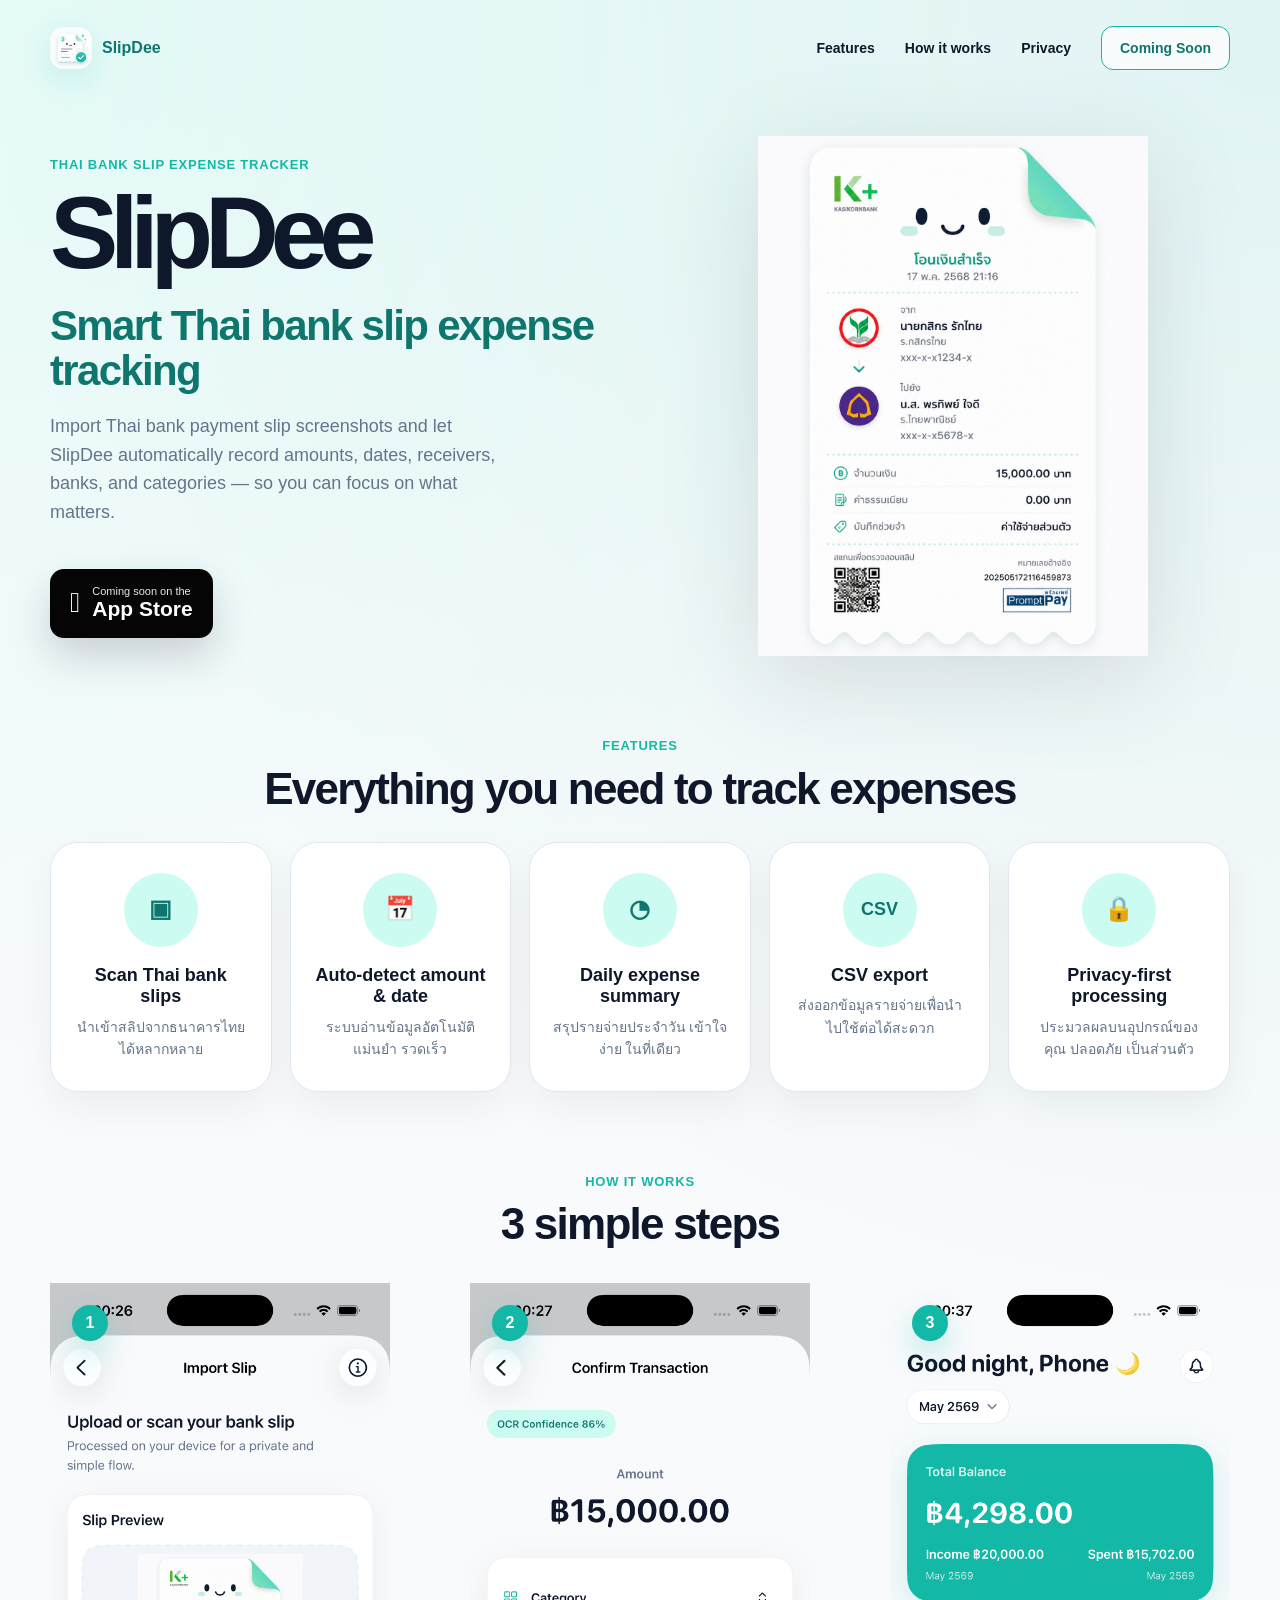
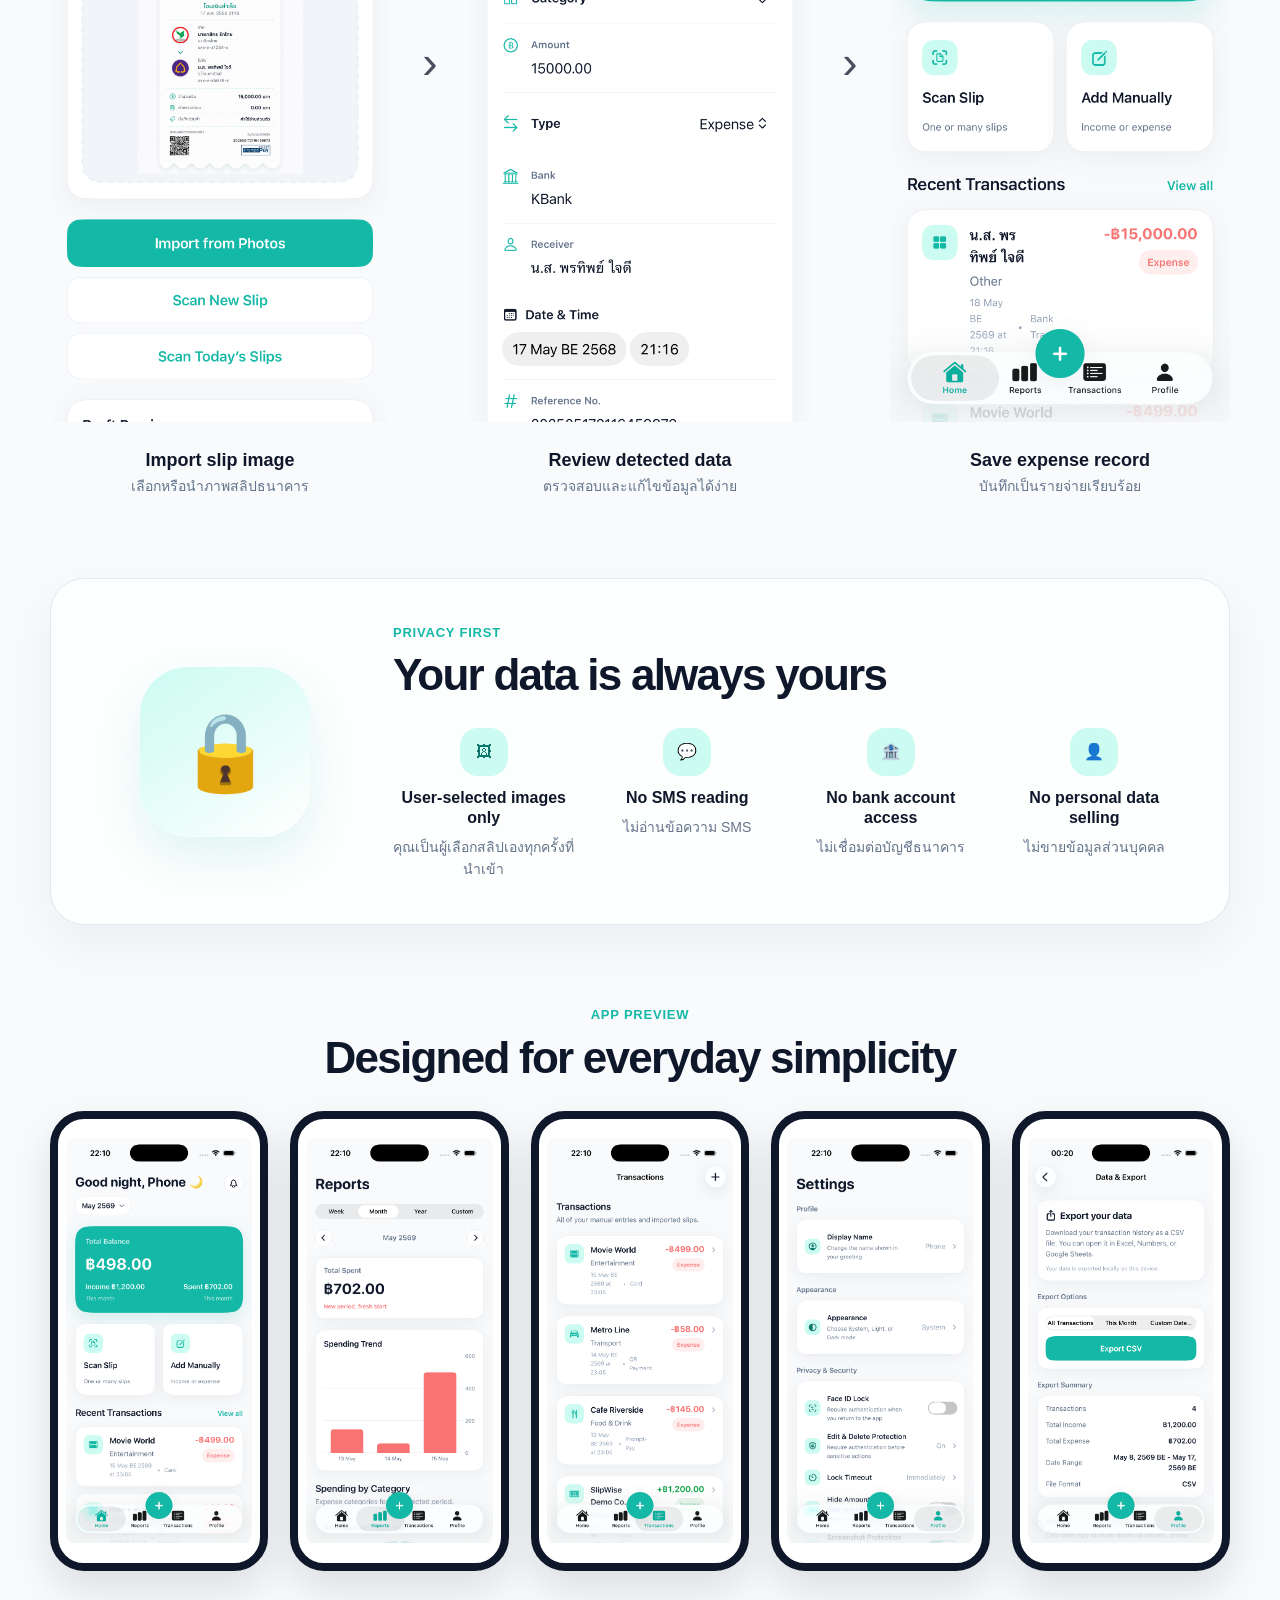
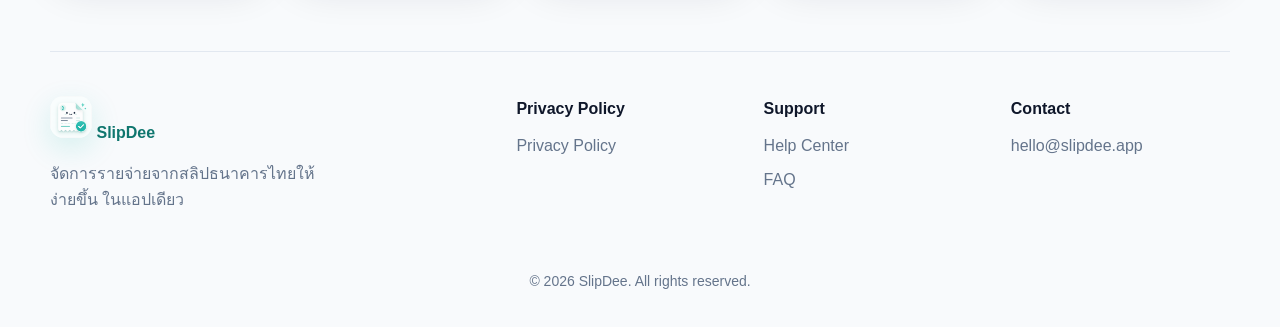
==== commit d209aad7: "Refactor HTML structure for how it works section" ====
--- a/index.html
+++ b/index.html
@@ -113,113 +113,60 @@
 
     <!-- How It Works Section -->
     <section id="how-it-works" class="section how-section">
-      <p class="section-label">How it works</p>
-
-      <h2>3 simple steps</h2>
-
-      <div class="simple-steps-row">
-
-        <!-- Step 1 -->
-        <article class="simple-step">
-          <span class="step-number">1</span>
-
-          <div class="simple-phone scan-phone">
-            <div class="scan-corner top-left"></div>
-            <div class="scan-corner top-right"></div>
-            <div class="scan-corner bottom-left"></div>
-            <div class="scan-corner bottom-right"></div>
-
-            <div class="slip-bank-row">
-              <span class="bank-dot red"></span>
-              <div>
-                <strong>โอนไปยัง</strong>
-                <small>17 พ.ค. 2568 21:16</small>
-              </div>
-            </div>
-
-            <div class="slip-bank-row">
-              <span class="bank-dot green"></span>
-              <div>
-                <strong>ผู้รับโอน</strong>
-                <small>xxxx-x-x1234-x</small>
-              </div>
-            </div>
-
-            <div class="slip-bank-row">
-              <span class="bank-dot purple"></span>
-              <div>
-                <strong>ยอดเงิน</strong>
-                <small>฿15,000.00</small>
-              </div>
-            </div>
-          </div>
-
-          <h3>Import slip image</h3>
-          <p>เลือกหรือนำภาพสลิปธนาคาร</p>
-        </article>
-
-        <div class="step-arrow" aria-hidden="true">›</div>
-
-        <!-- Step 2 -->
-        <article class="simple-step">
-          <span class="step-number">2</span>
-
-          <div class="simple-phone review-phone">
-            <h4>Detected information</h4>
-
-            <div class="review-row">
-              <span>Amount</span>
-              <strong>฿15,000.00</strong>
-            </div>
-
-            <div class="review-row">
-              <span>Date</span>
-              <strong>17 May 2568</strong>
-            </div>
-
-            <div class="review-row">
-              <span>Bank</span>
-              <strong>KBank ••••1234</strong>
-            </div>
-
-            <div class="review-row">
-              <span>To</span>
-              <strong>SCB ••••5678</strong>
-            </div>
-
-            <div class="review-category">
-              <span>Category</span>
-              <strong>Salary</strong>
-            </div>
-
-            <button class="review-button">Review &amp; Edit</button>
-          </div>
-
-          <h3>Review detected data</h3>
-          <p>ตรวจสอบและแก้ไขข้อมูลได้ง่าย</p>
-        </article>
-
-        <div class="step-arrow" aria-hidden="true">›</div>
-
-        <!-- Step 3 -->
-        <article class="simple-step">
-          <span class="step-number">3</span>
-
-          <div class="simple-phone saved-phone">
-            <div class="saved-check">✓</div>
-            <h4>Expense saved!</h4>
-            <strong class="saved-amount">฿15,000.00</strong>
-            <small>SCB ••••5678</small>
-            <small>17 May 2568 21:16</small>
-            <span class="saved-category">Salary</span>
-          </div>
-
-          <h3>Save expense record</h3>
-          <p>บันทึกเป็นรายจ่ายเรียบร้อย</p>
-        </article>
-
-      </div>
-    </section>
+  <p class="section-label">How it works</p>
+
+  <h2>3 simple steps</h2>
+
+  <div class="simple-steps-row">
+
+    <article class="simple-step">
+      <span class="step-number">1</span>
+
+      <div class="step-image-card">
+        <img
+          src="assets/step-1-import.png"
+          alt="SlipDee import slip screen"
+        />
+      </div>
+
+      <h3>Import slip image</h3>
+      <p>เลือกหรือนำภาพสลิปธนาคาร</p>
+    </article>
+
+    <div class="step-arrow" aria-hidden="true">›</div>
+
+    <article class="simple-step">
+      <span class="step-number">2</span>
+
+      <div class="step-image-card">
+        <img
+          src="assets/step-2-review.png"
+          alt="SlipDee review detected transaction data screen"
+        />
+      </div>
+
+      <h3>Review detected data</h3>
+      <p>ตรวจสอบและแก้ไขข้อมูลได้ง่าย</p>
+    </article>
+
+    <div class="step-arrow" aria-hidden="true">›</div>
+
+    <article class="simple-step">
+      <span class="step-number">3</span>
+
+      <div class="step-image-card">
+        <img
+          src="assets/step-3-saved.png"
+          alt="SlipDee saved expense dashboard screen"
+        />
+      </div>
+
+      <h3>Save expense record</h3>
+      <p>บันทึกเป็นรายจ่ายเรียบร้อย</p>
+    </article>
+
+  </div>
+</section>
 
     <!-- Privacy Section -->
     <section id="privacy" class="privacy-section">
--- a/style.css
+++ b/style.css
@@ -212,16 +212,12 @@
   gap: 18px;
 }
 
-.feature-card,
-.step-card {
+.feature-card {
   background: var(--card);
   border: 1px solid var(--border);
   border-radius: var(--radius);
   padding: 30px 22px;
   box-shadow: var(--soft-shadow);
-}
-
-.feature-card {
   min-height: 210px;
 }
 
@@ -242,144 +238,293 @@
   font-size: 18px;
 }
 
-.feature-card h3,
-.step-card h3 {
+.feature-card h3 {
   margin: 0 0 8px;
   font-size: 18px;
   line-height: 1.2;
 }
 
-.feature-card p,
-.step-card p {
+.feature-card p {
   margin: 0;
   color: var(--muted);
   font-size: 14px;
 }
 
 /* How It Works */
-.steps-grid {
-  display: grid;
-  grid-template-columns: repeat(3, 1fr);
-  gap: 34px;
-  align-items: start;
-}
-
-.step-card {
+.how-section {
+  margin-top: 20px;
+}
+
+.simple-steps-row {
+  display: grid;
+  grid-template-columns: 1fr 44px 1fr 44px 1fr;
+  gap: 18px;
+  align-items: center;
+  margin-top: 34px;
+}
+
+.simple-step {
   position: relative;
+  text-align: center;
+}
+
+.simple-step h3 {
+  margin: 20px 0 4px;
+  font-size: 18px;
+  line-height: 1.2;
+}
+
+.simple-step p {
+  margin: 0;
+  color: var(--muted);
+  font-size: 14px;
 }
 
 .step-number {
   position: absolute;
   left: 22px;
-  top: 22px;
-  width: 36px;
-  height: 36px;
+  top: -14px;
+  width: 38px;
+  height: 38px;
   border-radius: 50%;
   background: var(--primary);
   color: white;
   display: grid;
   place-items: center;
   font-weight: 900;
-  box-shadow: 0 12px 28px rgba(20, 184, 166, 0.25);
-}
-
-.mini-phone {
-  width: 180px;
+  font-size: 16px;
+  box-shadow: 0 14px 30px rgba(20, 184, 166, 0.28);
+  z-index: 2;
+}
+
+.step-arrow {
+  color: #0F172A;
+  font-size: 46px;
+  line-height: 1;
+  opacity: 0.75;
+  transform: translateY(-28px);
+}
+
+.simple-phone {
+  width: 190px;
   height: 260px;
-  border: 6px solid #111827;
-  border-radius: 30px;
-  margin: 10px auto 24px;
-  background: white;
-  padding: 36px 18px 18px;
-  box-shadow: 0 18px 40px rgba(15, 23, 42, 0.10);
+  margin: 0 auto;
+  background: #ffffff;
+  border: 1px solid var(--border);
+  border-radius: 24px;
+  box-shadow:
+    0 18px 42px rgba(15, 23, 42, 0.08),
+    inset 0 0 0 1px rgba(226, 232, 240, 0.55);
   overflow: hidden;
 }
 
-.mini-phone-header {
-  height: 46px;
-  border-radius: 18px;
-  background: linear-gradient(135deg, var(--primary-soft), rgba(20, 184, 166, 0.35));
-  margin-bottom: 18px;
-}
-
-.mini-slip-row {
-  height: 12px;
-  background: var(--primary-soft);
-  border-radius: 99px;
-  margin-bottom: 14px;
-}
-
-.mini-slip-row.short {
-  width: 70%;
-}
-
-.mini-amount {
-  margin-top: 24px;
-  font-weight: 900;
+/* Step 1: scan phone */
+.scan-phone {
+  position: relative;
+  padding: 34px 20px 20px;
+}
+
+.scan-corner {
+  position: absolute;
+  width: 22px;
+  height: 22px;
+  border-color: var(--primary);
+  opacity: 0.75;
+}
+
+.scan-corner.top-left {
+  top: 18px;
+  left: 18px;
+  border-top: 3px solid;
+  border-left: 3px solid;
+  border-radius: 8px 0 0 0;
+}
+
+.scan-corner.top-right {
+  top: 18px;
+  right: 18px;
+  border-top: 3px solid;
+  border-right: 3px solid;
+  border-radius: 0 8px 0 0;
+}
+
+.scan-corner.bottom-left {
+  bottom: 18px;
+  left: 18px;
+  border-bottom: 3px solid;
+  border-left: 3px solid;
+  border-radius: 0 0 0 8px;
+}
+
+.scan-corner.bottom-right {
+  bottom: 18px;
+  right: 18px;
+  border-bottom: 3px solid;
+  border-right: 3px solid;
+  border-radius: 0 0 8px 0;
+}
+
+.slip-bank-row {
+  display: grid;
+  grid-template-columns: 28px 1fr;
+  gap: 10px;
+  align-items: start;
+  text-align: left;
+  margin-bottom: 22px;
+}
+
+.slip-bank-row strong {
+  display: block;
+  font-size: 12px;
   color: var(--text);
-}
-
-.mini-phone-title {
-  font-size: 11px;
-  font-weight: 900;
+  line-height: 1.2;
+}
+
+.slip-bank-row small {
+  display: block;
+  margin-top: 4px;
+  font-size: 10px;
+  color: var(--muted);
+  line-height: 1.2;
+}
+
+.bank-dot {
+  width: 24px;
+  height: 24px;
+  border-radius: 50%;
+  display: block;
+  box-shadow: 0 8px 16px rgba(15, 23, 42, 0.10);
+}
+
+.bank-dot.red {
+  background: #EF4444;
+}
+
+.bank-dot.green {
+  background: #22C55E;
+}
+
+.bank-dot.purple {
+  background: #6D28D9;
+}
+
+/* Step 2: review phone */
+.review-phone {
+  padding: 24px 18px 18px;
   text-align: left;
-  margin-bottom: 18px;
-}
-
-.mini-field {
+}
+
+.review-phone h4 {
+  margin: 0 0 20px;
+  font-size: 12px;
+  color: var(--text);
+}
+
+.review-row,
+.review-category {
   display: flex;
+  align-items: center;
   justify-content: space-between;
   gap: 8px;
+  margin-bottom: 13px;
   font-size: 10px;
-  margin-bottom: 12px;
-}
-
-.mini-field span {
-  color: var(--muted);
-}
-
-.mini-field strong {
+}
+
+.review-row span,
+.review-category span {
+  color: var(--muted);
+}
+
+.review-row strong,
+.review-category strong {
   color: var(--text);
-}
-
-.mini-button {
-  margin-top: 28px;
+  font-size: 10px;
+  text-align: right;
+}
+
+.review-category strong {
+  background: var(--primary-soft);
+  color: var(--primary-dark);
+  padding: 4px 10px;
+  border-radius: 999px;
+}
+
+.review-button {
   width: 100%;
+  margin-top: 24px;
   border: none;
   border-radius: 10px;
-  background: var(--primary);
+  background: linear-gradient(135deg, var(--primary), #0D9488);
   color: white;
-  padding: 10px;
+  padding: 10px 12px;
   font-weight: 800;
-}
-
-.mini-phone.success {
+  font-size: 11px;
+}
+
+/* Step 3: saved phone */
+.saved-phone {
+  padding: 32px 18px 18px;
   text-align: center;
-  padding-top: 34px;
-}
-
-.success-circle {
-  width: 82px;
-  height: 82px;
+  position: relative;
+}
+
+.saved-phone::before {
+  content: "";
+  position: absolute;
+  inset: 0;
+  background-image:
+    radial-gradient(circle, rgba(20, 184, 166, 0.35) 1.5px, transparent 1.5px);
+  background-size: 18px 18px;
+  opacity: 0.35;
+}
+
+.saved-phone > * {
+  position: relative;
+  z-index: 1;
+}
+
+.saved-check {
+  width: 78px;
+  height: 78px;
+  margin: 0 auto 18px;
   border-radius: 50%;
-  background: var(--primary);
-  color: white;
+  background: linear-gradient(145deg, var(--primary), #0D9488);
+  color: #ffffff;
   display: grid;
   place-items: center;
   font-size: 44px;
-  margin: 0 auto 24px;
+  font-weight: 900;
   box-shadow: 0 18px 36px rgba(20, 184, 166, 0.28);
 }
 
-.mini-success-title {
-  font-weight: 900;
-  margin-bottom: 6px;
-}
-
-.mini-success-note {
-  color: var(--muted);
+.saved-phone h4 {
+  margin: 0 0 6px;
+  font-size: 16px;
+}
+
+.saved-amount {
+  display: block;
+  font-size: 24px;
+  color: var(--text);
+  margin-bottom: 8px;
+}
+
+.saved-phone small {
+  display: block;
+  color: var(--muted);
+  font-size: 10px;
+  margin-bottom: 4px;
+}
+
+.saved-category {
+  display: inline-block;
+  margin-top: 12px;
+  background: var(--primary-soft);
+  color: var(--primary-dark);
+  padding: 5px 12px;
+  border-radius: 999px;
   font-size: 11px;
-  margin-top: 10px;
+  font-weight: 800;
 }
 
 /* Privacy */
@@ -592,7 +737,24 @@
     min-height: 360px;
   }
 
-  .steps-grid,
+  .simple-steps-row {
+    grid-template-columns: 1fr;
+    gap: 28px;
+  }
+
+  .step-arrow {
+    display: none;
+  }
+
+  .simple-phone {
+    width: min(220px, 100%);
+    height: 290px;
+  }
+
+  .step-number {
+    left: calc(50% - 116px);
+  }
+
   .site-footer {
     grid-template-columns: 1fr;
   }
@@ -669,9 +831,13 @@
     justify-content: center;
   }
 
-  .mini-phone {
-    width: 164px;
-    height: 240px;
+  .simple-phone {
+    width: 190px;
+    height: 260px;
+  }
+
+  .step-number {
+    left: 24px;
   }
 
   .shield {
@@ -679,4 +845,649 @@
     height: 140px;
     font-size: 60px;
   }
-}
+}    radial-gradient(circle at top left, rgba(204, 251, 241, 0.45), transparent 28%),
+    var(--bg);
+  line-height: 1.6;
+}
+
+a {
+  color: inherit;
+  text-decoration: none;
+}
+
+img {
+  max-width: 100%;
+}
+
+/* Header */
+.site-header {
+  width: min(1180px, calc(100% - 40px));
+  margin: 0 auto;
+  padding: 26px 0;
+  display: flex;
+  align-items: center;
+  justify-content: space-between;
+}
+
+.logo {
+  display: inline-flex;
+  align-items: center;
+  gap: 10px;
+  font-weight: 800;
+  color: var(--primary-dark);
+}
+
+.logo-image {
+  width: 42px;
+  height: 42px;
+  border-radius: 14px;
+  object-fit: contain;
+  background: #ffffff;
+  box-shadow: 0 10px 30px rgba(20, 184, 166, 0.16);
+}
+
+.nav-links {
+  display: flex;
+  align-items: center;
+  gap: 30px;
+  font-size: 14px;
+  font-weight: 700;
+}
+
+.nav-links a {
+  color: var(--text);
+  transition:
+    color 0.2s ease,
+    transform 0.2s ease;
+}
+
+.nav-links a:hover {
+  color: var(--primary-dark);
+  transform: translateY(-1px);
+}
+
+.nav-button {
+  color: var(--primary-dark) !important;
+  border: 1px solid var(--primary);
+  border-radius: 12px;
+  padding: 10px 18px;
+  background: rgba(255, 255, 255, 0.75);
+}
+
+/* Hero */
+.hero {
+  width: min(1180px, calc(100% - 40px));
+  margin: 40px auto 80px;
+  display: grid;
+  grid-template-columns: 1fr 1fr;
+  gap: 70px;
+  align-items: center;
+}
+
+.eyebrow,
+.section-label {
+  margin: 0 0 8px;
+  text-transform: uppercase;
+  color: var(--primary);
+  font-size: 13px;
+  font-weight: 900;
+  letter-spacing: 0.06em;
+}
+
+.hero h1 {
+  margin: 0;
+  font-size: clamp(64px, 8vw, 108px);
+  line-height: 0.95;
+  letter-spacing: -0.08em;
+}
+
+.hero h2 {
+  margin: 22px 0 16px;
+  color: var(--primary-dark);
+  font-size: clamp(28px, 4vw, 42px);
+  line-height: 1.08;
+  letter-spacing: -0.04em;
+}
+
+.hero-description {
+  max-width: 460px;
+  color: var(--muted);
+  font-size: 18px;
+}
+
+.app-store-badge {
+  display: inline-flex;
+  align-items: center;
+  gap: 12px;
+  background: #050505;
+  color: white;
+  padding: 12px 20px;
+  border-radius: 14px;
+  margin-top: 24px;
+  box-shadow: 0 18px 40px rgba(15, 23, 42, 0.18);
+}
+
+.app-store-badge small {
+  display: block;
+  font-size: 11px;
+  line-height: 1;
+  opacity: 0.9;
+}
+
+.app-store-badge strong {
+  display: block;
+  font-size: 21px;
+  line-height: 1.1;
+}
+
+.apple-symbol {
+  font-size: 28px;
+}
+
+.hero-visual {
+  display: grid;
+  place-items: center;
+  min-height: 480px;
+  border-radius: 50%;
+  background: radial-gradient(circle, rgba(204, 251, 241, 0.7), transparent 62%);
+}
+
+.hero-image {
+  width: min(520px, 100%);
+  max-height: 520px;
+  height: auto;
+  object-fit: contain;
+  display: block;
+  filter: drop-shadow(0 24px 48px rgba(15, 23, 42, 0.12));
+}
+
+/* General Sections */
+.section {
+  width: min(1180px, calc(100% - 40px));
+  margin: 0 auto 80px;
+  text-align: center;
+}
+
+.section h2,
+.privacy-content h2 {
+  margin: 0 0 28px;
+  font-size: clamp(30px, 4vw, 44px);
+  line-height: 1.1;
+  letter-spacing: -0.04em;
+}
+
+/* Features */
+.feature-grid {
+  display: grid;
+  grid-template-columns: repeat(5, 1fr);
+  gap: 18px;
+}
+
+.feature-card,
+.step-card {
+  background: var(--card);
+  border: 1px solid var(--border);
+  border-radius: var(--radius);
+  padding: 30px 22px;
+  box-shadow: var(--soft-shadow);
+}
+
+.feature-card {
+  min-height: 210px;
+}
+
+.feature-icon {
+  width: 74px;
+  height: 74px;
+  border-radius: 50%;
+  background: var(--primary-soft);
+  color: var(--primary-dark);
+  display: grid;
+  place-items: center;
+  margin: 0 auto 18px;
+  font-weight: 900;
+  font-size: 24px;
+}
+
+.feature-icon-text {
+  font-size: 18px;
+}
+
+.feature-card h3,
+.step-card h3 {
+  margin: 0 0 8px;
+  font-size: 18px;
+  line-height: 1.2;
+}
+
+.feature-card p,
+.step-card p {
+  margin: 0;
+  color: var(--muted);
+  font-size: 14px;
+}
+
+/* How It Works */
+.steps-grid {
+  display: grid;
+  grid-template-columns: repeat(3, 1fr);
+  gap: 34px;
+  align-items: start;
+}
+
+.step-card {
+  position: relative;
+}
+
+.step-number {
+  position: absolute;
+  left: 22px;
+  top: 22px;
+  width: 36px;
+  height: 36px;
+  border-radius: 50%;
+  background: var(--primary);
+  color: white;
+  display: grid;
+  place-items: center;
+  font-weight: 900;
+  box-shadow: 0 12px 28px rgba(20, 184, 166, 0.25);
+}
+
+.mini-phone {
+  width: 180px;
+  height: 260px;
+  border: 6px solid #111827;
+  border-radius: 30px;
+  margin: 10px auto 24px;
+  background: white;
+  padding: 36px 18px 18px;
+  box-shadow: 0 18px 40px rgba(15, 23, 42, 0.10);
+  overflow: hidden;
+}
+
+.mini-phone-header {
+  height: 46px;
+  border-radius: 18px;
+  background: linear-gradient(135deg, var(--primary-soft), rgba(20, 184, 166, 0.35));
+  margin-bottom: 18px;
+}
+
+.mini-slip-row {
+  height: 12px;
+  background: var(--primary-soft);
+  border-radius: 99px;
+  margin-bottom: 14px;
+}
+
+.mini-slip-row.short {
+  width: 70%;
+}
+
+.mini-amount {
+  margin-top: 24px;
+  font-weight: 900;
+  color: var(--text);
+}
+
+.mini-phone-title {
+  font-size: 11px;
+  font-weight: 900;
+  text-align: left;
+  margin-bottom: 18px;
+}
+
+.mini-field {
+  display: flex;
+  justify-content: space-between;
+  gap: 8px;
+  font-size: 10px;
+  margin-bottom: 12px;
+}
+
+.mini-field span {
+  color: var(--muted);
+}
+
+.mini-field strong {
+  color: var(--text);
+}
+
+.mini-button {
+  margin-top: 28px;
+  width: 100%;
+  border: none;
+  border-radius: 10px;
+  background: var(--primary);
+  color: white;
+  padding: 10px;
+  font-weight: 800;
+}
+
+.mini-phone.success {
+  text-align: center;
+  padding-top: 34px;
+}
+
+.success-circle {
+  width: 82px;
+  height: 82px;
+  border-radius: 50%;
+  background: var(--primary);
+  color: white;
+  display: grid;
+  place-items: center;
+  font-size: 44px;
+  margin: 0 auto 24px;
+  box-shadow: 0 18px 36px rgba(20, 184, 166, 0.28);
+}
+
+.mini-success-title {
+  font-weight: 900;
+  margin-bottom: 6px;
+}
+
+.mini-success-note {
+  color: var(--muted);
+  font-size: 11px;
+  margin-top: 10px;
+}
+
+/* Privacy */
+.privacy-section {
+  width: min(1180px, calc(100% - 40px));
+  margin: 0 auto 80px;
+  background: rgba(255, 255, 255, 0.78);
+  border: 1px solid var(--border);
+  border-radius: 34px;
+  padding: 44px;
+  display: grid;
+  grid-template-columns: 260px 1fr;
+  gap: 38px;
+  align-items: center;
+  box-shadow: 0 20px 50px rgba(15, 23, 42, 0.05);
+}
+
+.shield {
+  width: 170px;
+  height: 170px;
+  border-radius: 48px;
+  background: linear-gradient(145deg, var(--primary-soft), white);
+  display: grid;
+  place-items: center;
+  font-size: 76px;
+  margin: 0 auto;
+  box-shadow: 0 20px 44px rgba(20, 184, 166, 0.12);
+}
+
+.privacy-grid {
+  display: grid;
+  grid-template-columns: repeat(4, 1fr);
+  gap: 22px;
+}
+
+.privacy-item {
+  text-align: center;
+}
+
+.privacy-icon {
+  width: 48px;
+  height: 48px;
+  border-radius: 18px;
+  background: var(--primary-soft);
+  color: var(--primary-dark);
+  display: grid;
+  place-items: center;
+  margin: 0 auto 12px;
+}
+
+.privacy-grid strong {
+  display: block;
+  margin-bottom: 8px;
+  line-height: 1.25;
+}
+
+.privacy-grid p {
+  margin: 0;
+  color: var(--muted);
+  font-size: 14px;
+}
+
+/* App Preview */
+.preview-grid {
+  display: grid;
+  grid-template-columns: repeat(5, 1fr);
+  gap: 22px;
+  margin-top: 26px;
+  align-items: start;
+}
+
+/*
+  Important:
+  Use aspect-ratio and object-fit: contain so app screenshots keep their real shape.
+  This prevents the image from being cropped or stretched.
+*/
+.iphone-preview {
+  border: 8px solid #0F172A;
+  border-radius: 34px;
+  background: #ffffff;
+  aspect-ratio: 9 / 19.5;
+  width: 100%;
+  max-height: 460px;
+  padding: 8px;
+  overflow: hidden;
+  box-shadow: 0 18px 40px rgba(15, 23, 42, 0.12);
+  display: flex;
+  align-items: center;
+  justify-content: center;
+}
+
+.iphone-preview img {
+  width: 100%;
+  height: 100%;
+  object-fit: contain;
+  border-radius: 24px;
+  display: block;
+  background: #ffffff;
+}
+
+/* Footer */
+.site-footer {
+  width: min(1180px, calc(100% - 40px));
+  margin: 0 auto;
+  padding: 44px 0 24px;
+  border-top: 1px solid var(--border);
+  display: grid;
+  grid-template-columns: 2fr 1fr 1fr 1fr;
+  gap: 28px;
+}
+
+.site-footer p {
+  max-width: 280px;
+  color: var(--muted);
+}
+
+.site-footer h4 {
+  margin: 0 0 12px;
+}
+
+.site-footer a {
+  display: block;
+  color: var(--muted);
+  margin-bottom: 8px;
+}
+
+.site-footer .logo {
+  color: var(--primary-dark);
+}
+
+.copyright {
+  text-align: center;
+  color: var(--muted);
+  padding: 18px 0 34px;
+  margin: 0;
+  font-size: 14px;
+}
+
+/* Inner Pages: privacy.html and support.html */
+.page-content {
+  width: min(880px, calc(100% - 40px));
+  margin: 40px auto 100px;
+  background: white;
+  border: 1px solid var(--border);
+  border-radius: 30px;
+  padding: 46px;
+  box-shadow: var(--shadow);
+}
+
+.page-content h1 {
+  font-size: 44px;
+  letter-spacing: -0.05em;
+  margin-top: 0;
+  line-height: 1.1;
+}
+
+.page-content h2 {
+  margin-top: 34px;
+}
+
+.page-content h3 {
+  margin-top: 26px;
+}
+
+.page-content p,
+.page-content li {
+  color: var(--muted);
+}
+
+.page-content a {
+  color: var(--primary-dark);
+  font-weight: 700;
+}
+
+.back-link {
+  display: inline-block;
+  margin-bottom: 24px;
+  color: var(--primary-dark);
+  font-weight: 800;
+}
+
+/* Responsive */
+@media (max-width: 1100px) {
+  .feature-grid,
+  .preview-grid {
+    grid-template-columns: repeat(3, 1fr);
+  }
+
+  .privacy-grid {
+    grid-template-columns: repeat(2, 1fr);
+  }
+}
+
+@media (max-width: 960px) {
+  .hero,
+  .privacy-section {
+    grid-template-columns: 1fr;
+  }
+
+  .hero {
+    text-align: center;
+  }
+
+  .hero-description {
+    margin-left: auto;
+    margin-right: auto;
+  }
+
+  .hero-visual {
+    min-height: 360px;
+  }
+
+  .steps-grid,
+  .site-footer {
+    grid-template-columns: 1fr;
+  }
+
+  .nav-links {
+    display: none;
+  }
+}
+
+@media (max-width: 720px) {
+  .feature-grid,
+  .preview-grid,
+  .privacy-grid {
+    grid-template-columns: 1fr;
+  }
+
+  .site-header,
+  .hero,
+  .section,
+  .privacy-section,
+  .site-footer,
+  .page-content {
+    width: min(100% - 24px, 1180px);
+  }
+
+  .hero {
+    margin-top: 18px;
+    gap: 34px;
+  }
+
+  .hero h1 {
+    font-size: clamp(56px, 17vw, 76px);
+  }
+
+  .hero h2 {
+    font-size: 28px;
+  }
+
+  .hero-description {
+    font-size: 16px;
+  }
+
+  .hero-visual {
+    min-height: 300px;
+  }
+
+  .privacy-section {
+    padding: 28px;
+  }
+
+  .section {
+    margin-bottom: 64px;
+  }
+
+  .iphone-preview {
+    width: 100%;
+    max-width: 270px;
+    max-height: none;
+    margin: 0 auto;
+  }
+
+  .page-content {
+    padding: 28px;
+  }
+
+  .page-content h1 {
+    font-size: 34px;
+  }
+}
+
+@media (max-width: 420px) {
+  .app-store-badge {
+    width: 100%;
+    justify-content: center;
+  }
+
+  .mini-phone {
+    width: 164px;
+    height: 240px;
+  }
+
+  .shield {
+    width: 140px;
+    height: 140px;
+    font-size: 60px;
+  }
+}
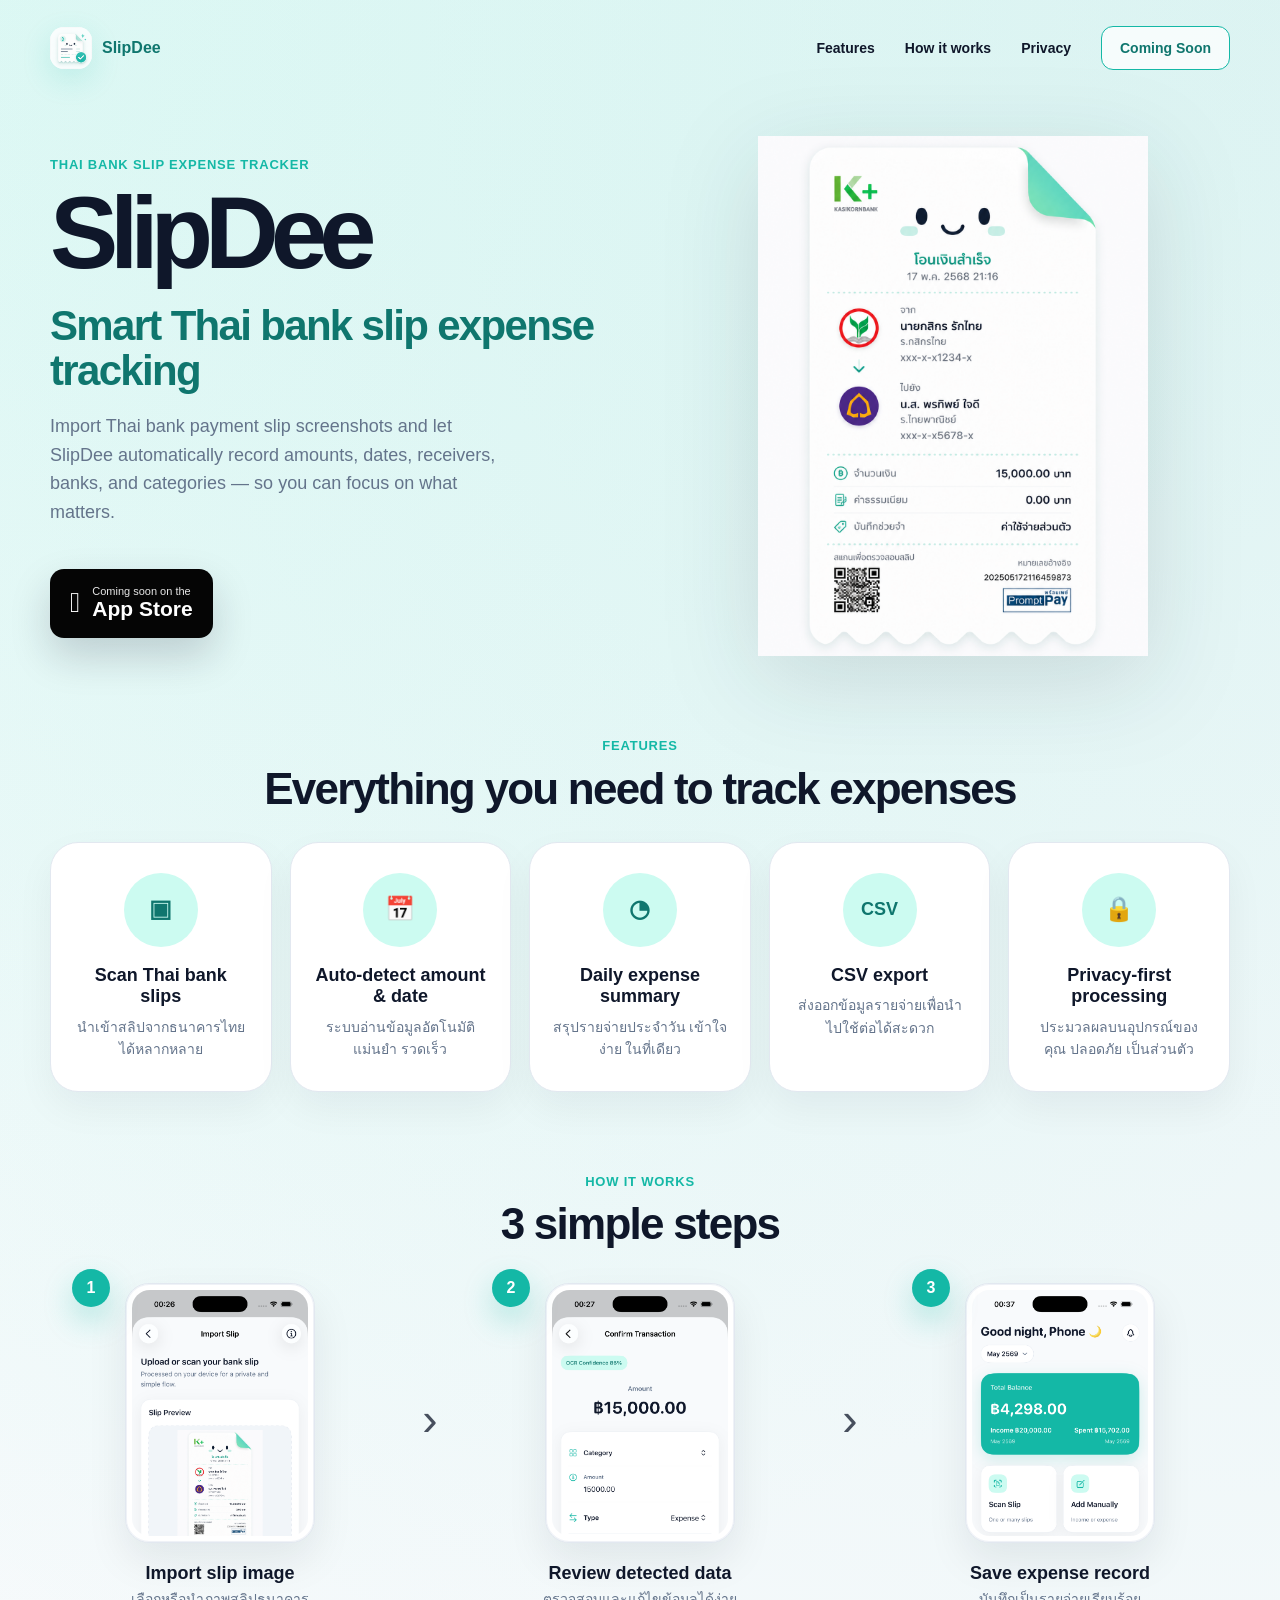
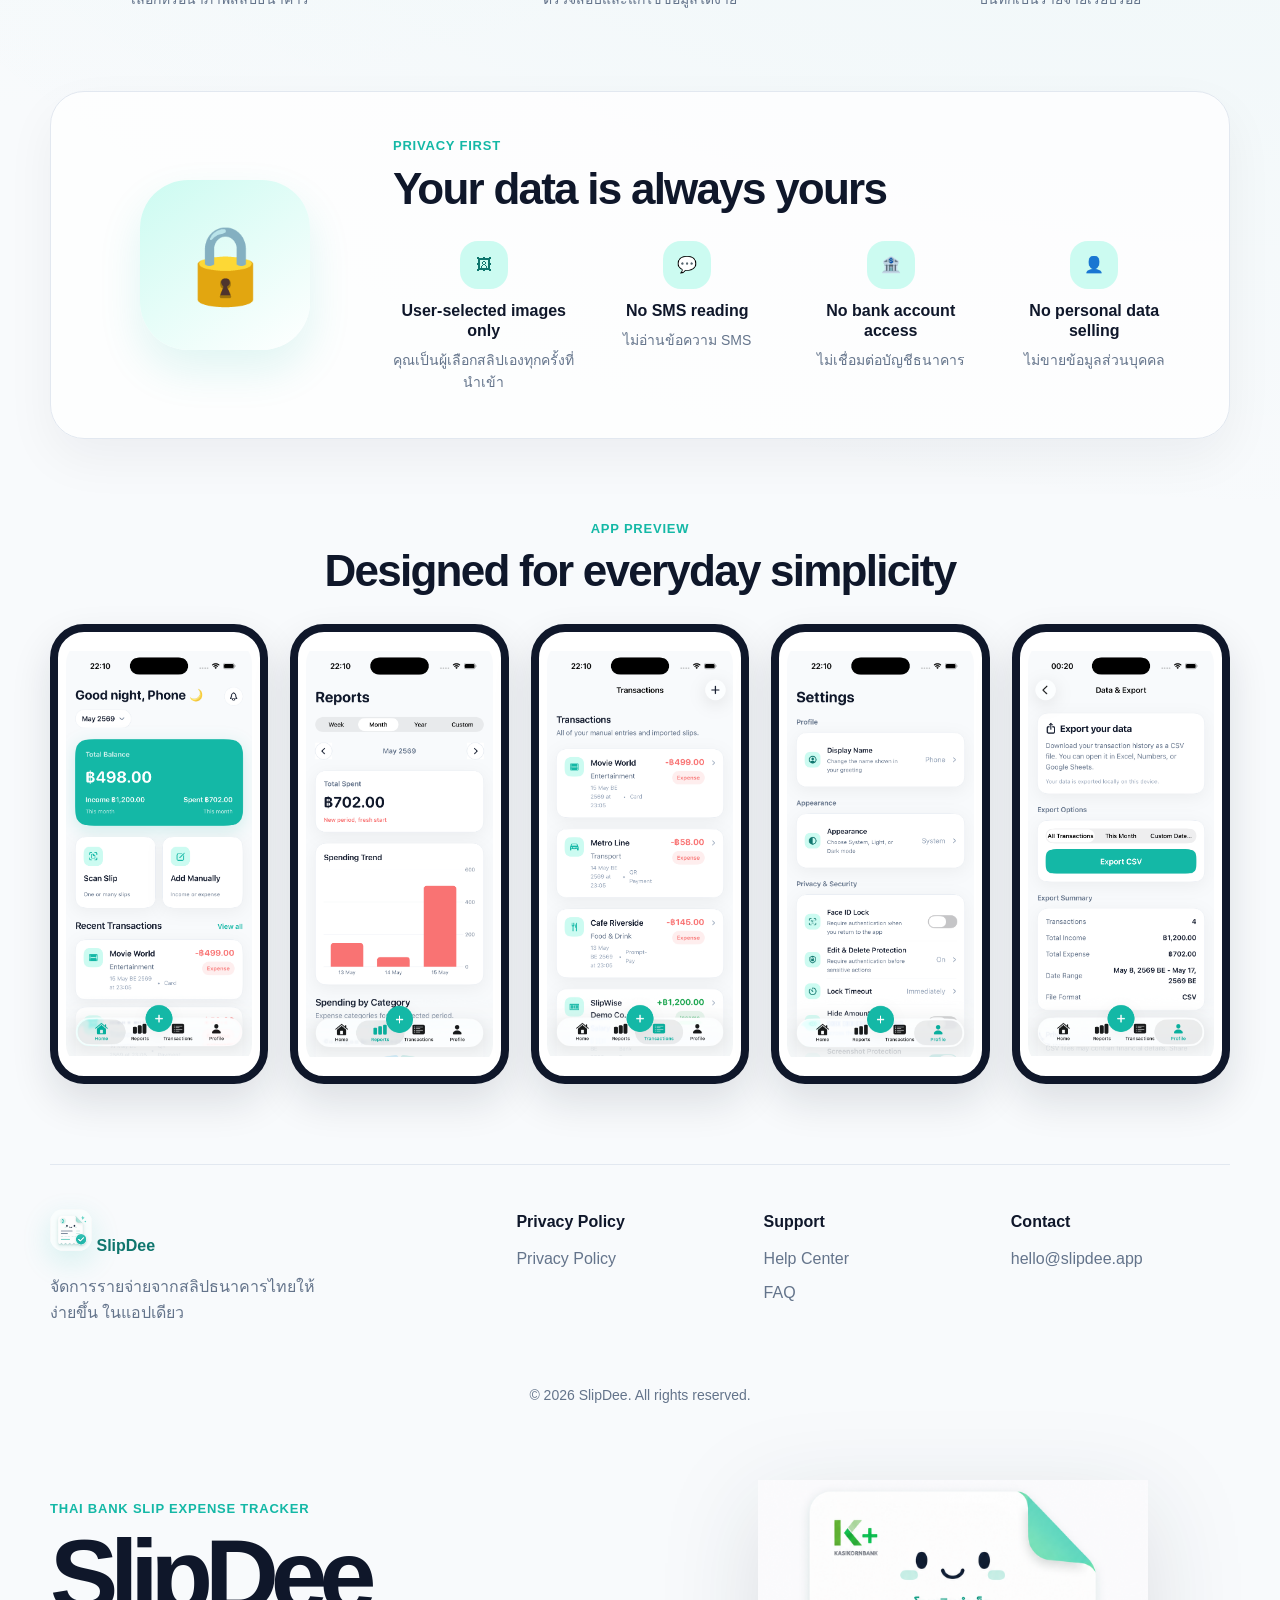
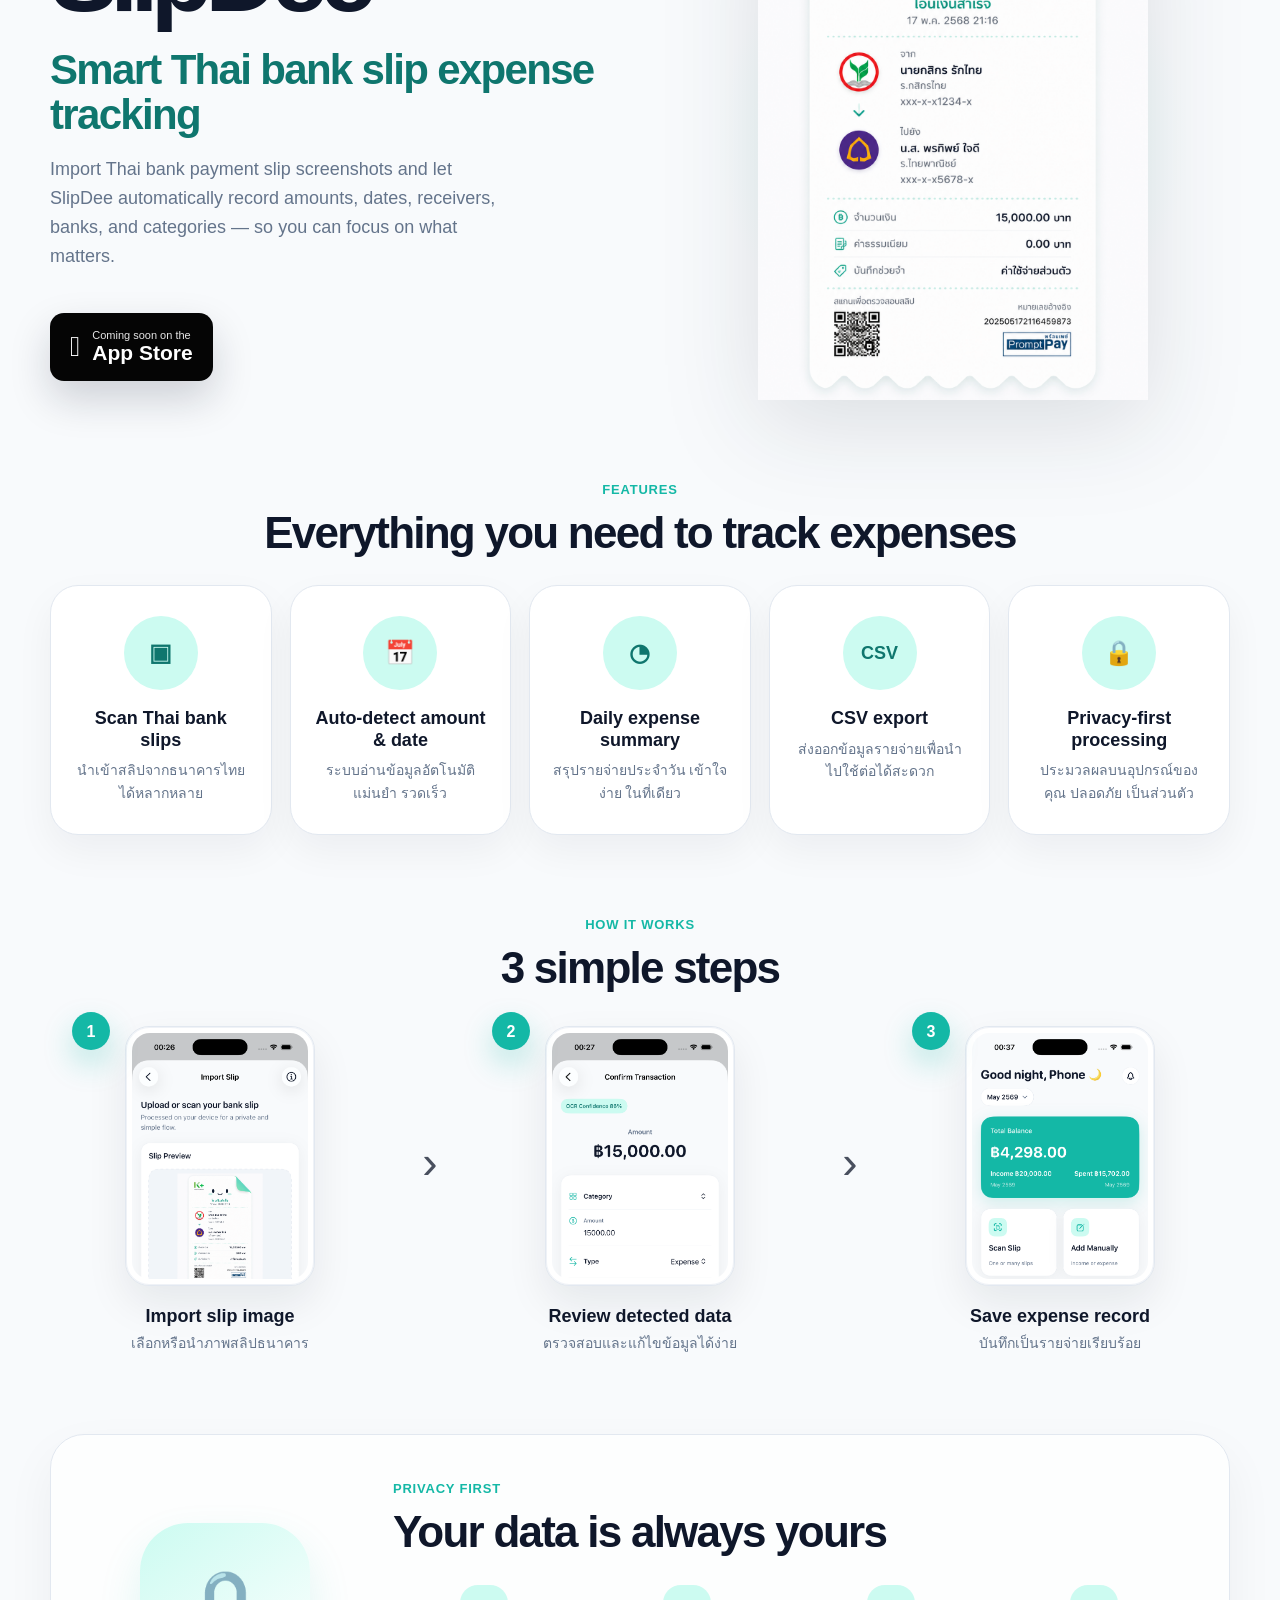
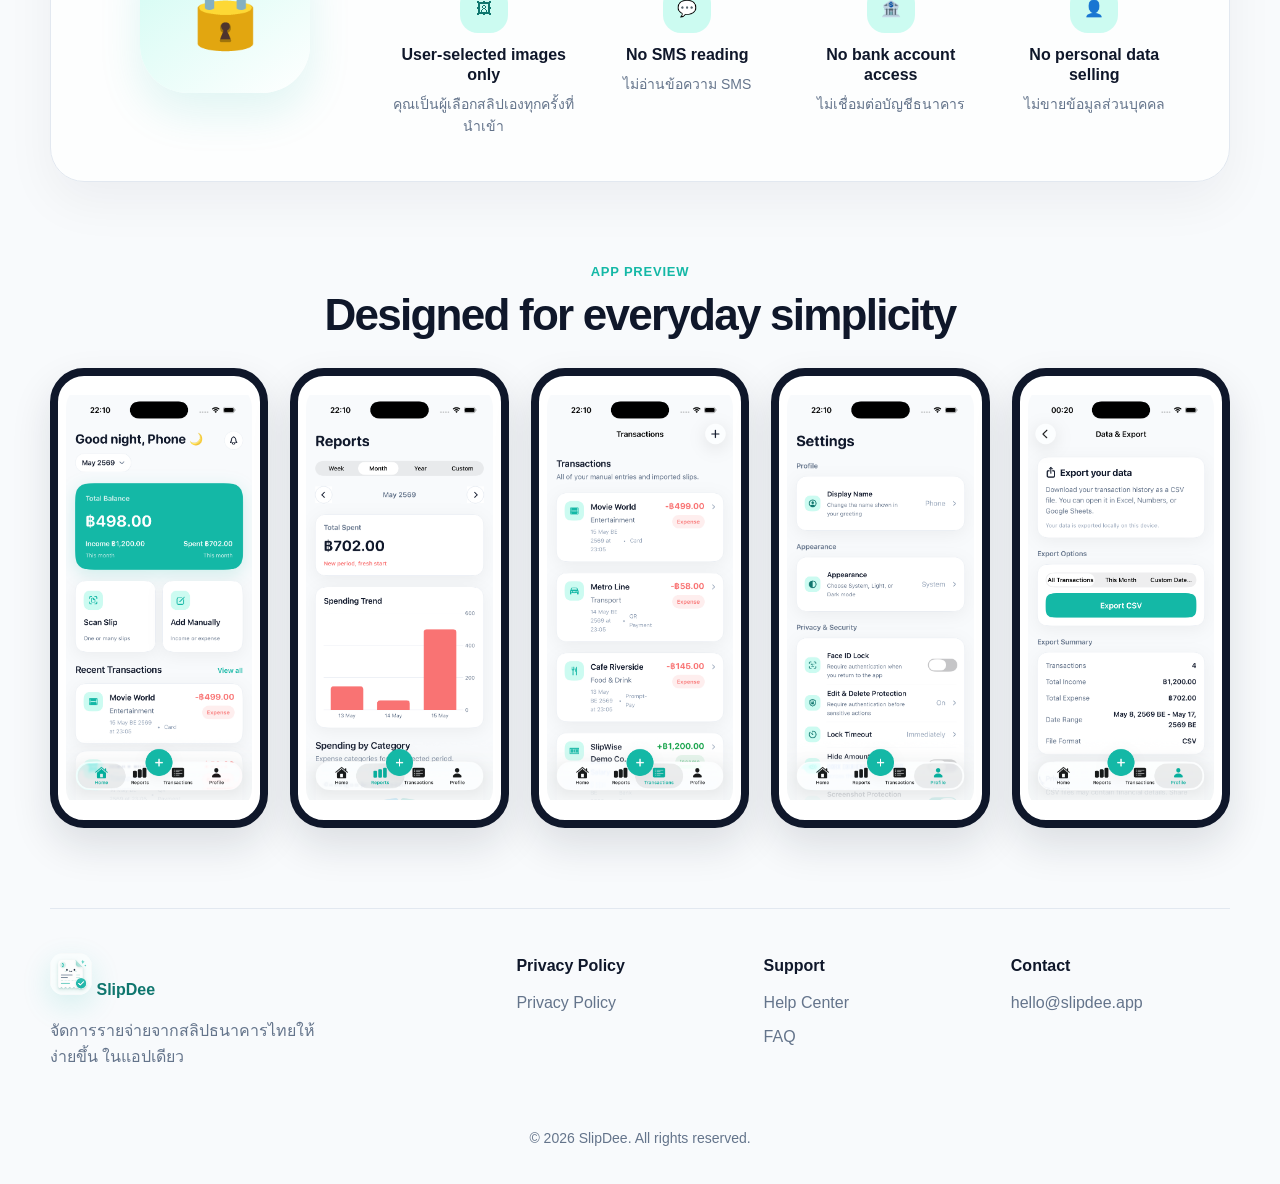
==== commit c01080f8: "Add How It Works and Privacy sections to index.html" ====
--- a/index.html
+++ b/index.html
@@ -113,60 +113,63 @@
 
     <!-- How It Works Section -->
     <section id="how-it-works" class="section how-section">
-  <p class="section-label">How it works</p>
-
-  <h2>3 simple steps</h2>
-
-  <div class="simple-steps-row">
-
-    <article class="simple-step">
-      <span class="step-number">1</span>
-
-      <div class="step-image-card">
-        <img
-          src="assets/step-1-import.png"
-          alt="SlipDee import slip screen"
-        />
-      </div>
-
-      <h3>Import slip image</h3>
-      <p>เลือกหรือนำภาพสลิปธนาคาร</p>
-    </article>
-
-    <div class="step-arrow" aria-hidden="true">›</div>
-
-    <article class="simple-step">
-      <span class="step-number">2</span>
-
-      <div class="step-image-card">
-        <img
-          src="assets/step-2-review.png"
-          alt="SlipDee review detected transaction data screen"
-        />
-      </div>
-
-      <h3>Review detected data</h3>
-      <p>ตรวจสอบและแก้ไขข้อมูลได้ง่าย</p>
-    </article>
-
-    <div class="step-arrow" aria-hidden="true">›</div>
-
-    <article class="simple-step">
-      <span class="step-number">3</span>
-
-      <div class="step-image-card">
-        <img
-          src="assets/step-3-saved.png"
-          alt="SlipDee saved expense dashboard screen"
-        />
-      </div>
-
-      <h3>Save expense record</h3>
-      <p>บันทึกเป็นรายจ่ายเรียบร้อย</p>
-    </article>
-
-  </div>
-</section>
+      <p class="section-label">How it works</p>
+
+      <h2>3 simple steps</h2>
+
+      <div class="simple-steps-row">
+
+        <!-- Step 1 -->
+        <article class="simple-step">
+          <span class="step-number">1</span>
+
+          <div class="step-image-card">
+            <img
+              src="assets/step-1-import.png"
+              alt="SlipDee import slip screen"
+            />
+          </div>
+
+          <h3>Import slip image</h3>
+          <p>เลือกหรือนำภาพสลิปธนาคาร</p>
+        </article>
+
+        <div class="step-arrow" aria-hidden="true">›</div>
+
+        <!-- Step 2 -->
+        <article class="simple-step">
+          <span class="step-number">2</span>
+
+          <div class="step-image-card">
+            <img
+              src="assets/step-2-review.png"
+              alt="SlipDee review detected transaction data screen"
+            />
+          </div>
+
+          <h3>Review detected data</h3>
+          <p>ตรวจสอบและแก้ไขข้อมูลได้ง่าย</p>
+        </article>
+
+        <div class="step-arrow" aria-hidden="true">›</div>
+
+        <!-- Step 3 -->
+        <article class="simple-step">
+          <span class="step-number">3</span>
+
+          <div class="step-image-card">
+            <img
+              src="assets/step-3-saved.png"
+              alt="SlipDee saved expense dashboard screen"
+            />
+          </div>
+
+          <h3>Save expense record</h3>
+          <p>บันทึกเป็นรายจ่ายเรียบร้อย</p>
+        </article>
+
+      </div>
+    </section>
 
     <!-- Privacy Section -->
     <section id="privacy" class="privacy-section">
@@ -297,3 +300,265 @@
 
 </body>
 </html>
+  <main>
+
+    <!-- Hero Section -->
+    <section class="hero">
+      <div class="hero-text">
+        <p class="eyebrow">Thai bank slip expense tracker</p>
+
+        <h1>SlipDee</h1>
+
+        <h2>Smart Thai bank slip expense tracking</h2>
+
+        <p class="hero-description">
+          Import Thai bank payment slip screenshots and let SlipDee automatically
+          record amounts, dates, receivers, banks, and categories — so you can
+          focus on what matters.
+        </p>
+
+        <a href="#coming-soon" class="app-store-badge" aria-label="Coming soon on the App Store">
+          <span class="apple-symbol"></span>
+          <span>
+            <small>Coming soon on the</small>
+            <strong>App Store</strong>
+          </span>
+        </a>
+      </div>
+
+      <div class="hero-visual">
+        <img
+          src="assets/hero-receipt.png"
+          alt="Friendly SlipDee receipt illustration"
+          class="hero-image"
+        />
+      </div>
+    </section>
+
+    <!-- Features Section -->
+    <section id="features" class="section">
+      <p class="section-label">Features</p>
+
+      <h2>Everything you need to track expenses</h2>
+
+      <div class="feature-grid">
+
+        <article class="feature-card">
+          <div class="feature-icon" aria-hidden="true">▣</div>
+          <h3>Scan Thai bank slips</h3>
+          <p>นำเข้าสลิปจากธนาคารไทยได้หลากหลาย</p>
+        </article>
+
+        <article class="feature-card">
+          <div class="feature-icon" aria-hidden="true">📅</div>
+          <h3>Auto-detect amount &amp; date</h3>
+          <p>ระบบอ่านข้อมูลอัตโนมัติ แม่นยำ รวดเร็ว</p>
+        </article>
+
+        <article class="feature-card">
+          <div class="feature-icon" aria-hidden="true">◔</div>
+          <h3>Daily expense summary</h3>
+          <p>สรุปรายจ่ายประจำวัน เข้าใจง่าย ในที่เดียว</p>
+        </article>
+
+        <article class="feature-card">
+          <div class="feature-icon feature-icon-text" aria-hidden="true">CSV</div>
+          <h3>CSV export</h3>
+          <p>ส่งออกข้อมูลรายจ่ายเพื่อนำไปใช้ต่อได้สะดวก</p>
+        </article>
+
+        <article class="feature-card">
+          <div class="feature-icon" aria-hidden="true">🔒</div>
+          <h3>Privacy-first processing</h3>
+          <p>ประมวลผลบนอุปกรณ์ของคุณ ปลอดภัย เป็นส่วนตัว</p>
+        </article>
+
+      </div>
+    </section>
+
+    <!-- How It Works Section -->
+    <section id="how-it-works" class="section how-section">
+  <p class="section-label">How it works</p>
+
+  <h2>3 simple steps</h2>
+
+  <div class="simple-steps-row">
+
+    <article class="simple-step">
+      <span class="step-number">1</span>
+
+      <div class="step-image-card">
+        <img
+          src="assets/step-1-import.png"
+          alt="SlipDee import slip screen"
+        />
+      </div>
+
+      <h3>Import slip image</h3>
+      <p>เลือกหรือนำภาพสลิปธนาคาร</p>
+    </article>
+
+    <div class="step-arrow" aria-hidden="true">›</div>
+
+    <article class="simple-step">
+      <span class="step-number">2</span>
+
+      <div class="step-image-card">
+        <img
+          src="assets/step-2-review.png"
+          alt="SlipDee review detected transaction data screen"
+        />
+      </div>
+
+      <h3>Review detected data</h3>
+      <p>ตรวจสอบและแก้ไขข้อมูลได้ง่าย</p>
+    </article>
+
+    <div class="step-arrow" aria-hidden="true">›</div>
+
+    <article class="simple-step">
+      <span class="step-number">3</span>
+
+      <div class="step-image-card">
+        <img
+          src="assets/step-3-saved.png"
+          alt="SlipDee saved expense dashboard screen"
+        />
+      </div>
+
+      <h3>Save expense record</h3>
+      <p>บันทึกเป็นรายจ่ายเรียบร้อย</p>
+    </article>
+
+  </div>
+</section>
+
+    <!-- Privacy Section -->
+    <section id="privacy" class="privacy-section">
+      <div class="privacy-art">
+        <div class="shield" aria-hidden="true">🔒</div>
+      </div>
+
+      <div class="privacy-content">
+        <p class="section-label">Privacy First</p>
+
+        <h2>Your data is always yours</h2>
+
+        <div class="privacy-grid">
+
+          <div class="privacy-item">
+            <div class="privacy-icon" aria-hidden="true">🖼</div>
+            <strong>User-selected images only</strong>
+            <p>คุณเป็นผู้เลือกสลิปเองทุกครั้งที่นำเข้า</p>
+          </div>
+
+          <div class="privacy-item">
+            <div class="privacy-icon" aria-hidden="true">💬</div>
+            <strong>No SMS reading</strong>
+            <p>ไม่อ่านข้อความ SMS</p>
+          </div>
+
+          <div class="privacy-item">
+            <div class="privacy-icon" aria-hidden="true">🏦</div>
+            <strong>No bank account access</strong>
+            <p>ไม่เชื่อมต่อบัญชีธนาคาร</p>
+          </div>
+
+          <div class="privacy-item">
+            <div class="privacy-icon" aria-hidden="true">👤</div>
+            <strong>No personal data selling</strong>
+            <p>ไม่ขายข้อมูลส่วนบุคคล</p>
+          </div>
+
+        </div>
+      </div>
+    </section>
+
+    <!-- App Preview Section -->
+    <section id="coming-soon" class="section">
+      <p class="section-label">App Preview</p>
+
+      <h2>Designed for everyday simplicity</h2>
+
+      <div class="preview-grid">
+
+        <div class="iphone-preview">
+          <img
+            src="assets/screenshot-1.png"
+            alt="SlipDee dashboard screen"
+          />
+        </div>
+
+        <div class="iphone-preview">
+          <img
+            src="assets/screenshot-2.png"
+            alt="SlipDee scan slip screen"
+          />
+        </div>
+
+        <div class="iphone-preview">
+          <img
+            src="assets/screenshot-3.png"
+            alt="SlipDee review details screen"
+          />
+        </div>
+
+        <div class="iphone-preview">
+          <img
+            src="assets/screenshot-4.png"
+            alt="SlipDee reports screen"
+          />
+        </div>
+
+        <div class="iphone-preview">
+          <img
+            src="assets/screenshot-5.png"
+            alt="SlipDee CSV export screen"
+          />
+        </div>
+
+      </div>
+    </section>
+
+  </main>
+
+  <!-- Footer -->
+  <footer class="site-footer">
+    <div>
+      <a href="index.html" class="logo" aria-label="SlipDee home">
+        <img
+          src="assets/app-icon.png"
+          alt="SlipDee app icon"
+          class="logo-image"
+        />
+        <span>SlipDee</span>
+      </a>
+
+      <p>
+        จัดการรายจ่ายจากสลิปธนาคารไทยให้ง่ายขึ้น ในแอปเดียว
+      </p>
+    </div>
+
+    <div>
+      <h4>Privacy Policy</h4>
+      <a href="privacy.html">Privacy Policy</a>
+    </div>
+
+    <div>
+      <h4>Support</h4>
+      <a href="support.html">Help Center</a>
+      <a href="support.html#faq">FAQ</a>
+    </div>
+
+    <div>
+      <h4>Contact</h4>
+      <a href="mailto:hello@slipdee.app">hello@slipdee.app</a>
+    </div>
+  </footer>
+
+  <p class="copyright">
+    © 2026 SlipDee. All rights reserved.
+  </p>
+
+</body>
+</html>
--- a/style.css
+++ b/style.css
@@ -305,226 +305,27 @@
   transform: translateY(-28px);
 }
 
-.simple-phone {
+.step-image-card {
   width: 190px;
   height: 260px;
   margin: 0 auto;
   background: #ffffff;
   border: 1px solid var(--border);
   border-radius: 24px;
+  padding: 6px;
   box-shadow:
     0 18px 42px rgba(15, 23, 42, 0.08),
     inset 0 0 0 1px rgba(226, 232, 240, 0.55);
   overflow: hidden;
 }
 
-/* Step 1: scan phone */
-.scan-phone {
-  position: relative;
-  padding: 34px 20px 20px;
-}
-
-.scan-corner {
-  position: absolute;
-  width: 22px;
-  height: 22px;
-  border-color: var(--primary);
-  opacity: 0.75;
-}
-
-.scan-corner.top-left {
-  top: 18px;
-  left: 18px;
-  border-top: 3px solid;
-  border-left: 3px solid;
-  border-radius: 8px 0 0 0;
-}
-
-.scan-corner.top-right {
-  top: 18px;
-  right: 18px;
-  border-top: 3px solid;
-  border-right: 3px solid;
-  border-radius: 0 8px 0 0;
-}
-
-.scan-corner.bottom-left {
-  bottom: 18px;
-  left: 18px;
-  border-bottom: 3px solid;
-  border-left: 3px solid;
-  border-radius: 0 0 0 8px;
-}
-
-.scan-corner.bottom-right {
-  bottom: 18px;
-  right: 18px;
-  border-bottom: 3px solid;
-  border-right: 3px solid;
-  border-radius: 0 0 8px 0;
-}
-
-.slip-bank-row {
-  display: grid;
-  grid-template-columns: 28px 1fr;
-  gap: 10px;
-  align-items: start;
-  text-align: left;
-  margin-bottom: 22px;
-}
-
-.slip-bank-row strong {
+.step-image-card img {
+  width: 100%;
+  height: 100%;
+  object-fit: cover;
+  object-position: top center;
+  border-radius: 18px;
   display: block;
-  font-size: 12px;
-  color: var(--text);
-  line-height: 1.2;
-}
-
-.slip-bank-row small {
-  display: block;
-  margin-top: 4px;
-  font-size: 10px;
-  color: var(--muted);
-  line-height: 1.2;
-}
-
-.bank-dot {
-  width: 24px;
-  height: 24px;
-  border-radius: 50%;
-  display: block;
-  box-shadow: 0 8px 16px rgba(15, 23, 42, 0.10);
-}
-
-.bank-dot.red {
-  background: #EF4444;
-}
-
-.bank-dot.green {
-  background: #22C55E;
-}
-
-.bank-dot.purple {
-  background: #6D28D9;
-}
-
-/* Step 2: review phone */
-.review-phone {
-  padding: 24px 18px 18px;
-  text-align: left;
-}
-
-.review-phone h4 {
-  margin: 0 0 20px;
-  font-size: 12px;
-  color: var(--text);
-}
-
-.review-row,
-.review-category {
-  display: flex;
-  align-items: center;
-  justify-content: space-between;
-  gap: 8px;
-  margin-bottom: 13px;
-  font-size: 10px;
-}
-
-.review-row span,
-.review-category span {
-  color: var(--muted);
-}
-
-.review-row strong,
-.review-category strong {
-  color: var(--text);
-  font-size: 10px;
-  text-align: right;
-}
-
-.review-category strong {
-  background: var(--primary-soft);
-  color: var(--primary-dark);
-  padding: 4px 10px;
-  border-radius: 999px;
-}
-
-.review-button {
-  width: 100%;
-  margin-top: 24px;
-  border: none;
-  border-radius: 10px;
-  background: linear-gradient(135deg, var(--primary), #0D9488);
-  color: white;
-  padding: 10px 12px;
-  font-weight: 800;
-  font-size: 11px;
-}
-
-/* Step 3: saved phone */
-.saved-phone {
-  padding: 32px 18px 18px;
-  text-align: center;
-  position: relative;
-}
-
-.saved-phone::before {
-  content: "";
-  position: absolute;
-  inset: 0;
-  background-image:
-    radial-gradient(circle, rgba(20, 184, 166, 0.35) 1.5px, transparent 1.5px);
-  background-size: 18px 18px;
-  opacity: 0.35;
-}
-
-.saved-phone > * {
-  position: relative;
-  z-index: 1;
-}
-
-.saved-check {
-  width: 78px;
-  height: 78px;
-  margin: 0 auto 18px;
-  border-radius: 50%;
-  background: linear-gradient(145deg, var(--primary), #0D9488);
-  color: #ffffff;
-  display: grid;
-  place-items: center;
-  font-size: 44px;
-  font-weight: 900;
-  box-shadow: 0 18px 36px rgba(20, 184, 166, 0.28);
-}
-
-.saved-phone h4 {
-  margin: 0 0 6px;
-  font-size: 16px;
-}
-
-.saved-amount {
-  display: block;
-  font-size: 24px;
-  color: var(--text);
-  margin-bottom: 8px;
-}
-
-.saved-phone small {
-  display: block;
-  color: var(--muted);
-  font-size: 10px;
-  margin-bottom: 4px;
-}
-
-.saved-category {
-  display: inline-block;
-  margin-top: 12px;
-  background: var(--primary-soft);
-  color: var(--primary-dark);
-  padding: 5px 12px;
-  border-radius: 999px;
-  font-size: 11px;
-  font-weight: 800;
 }
 
 /* Privacy */
@@ -746,9 +547,9 @@
     display: none;
   }
 
-  .simple-phone {
-    width: min(220px, 100%);
-    height: 290px;
+  .step-image-card {
+    width: min(230px, 100%);
+    height: 315px;
   }
 
   .step-number {
@@ -831,7 +632,7 @@
     justify-content: center;
   }
 
-  .simple-phone {
+  .step-image-card {
     width: 190px;
     height: 260px;
   }
@@ -845,649 +646,4 @@
     height: 140px;
     font-size: 60px;
   }
-}    radial-gradient(circle at top left, rgba(204, 251, 241, 0.45), transparent 28%),
-    var(--bg);
-  line-height: 1.6;
-}
-
-a {
-  color: inherit;
-  text-decoration: none;
-}
-
-img {
-  max-width: 100%;
-}
-
-/* Header */
-.site-header {
-  width: min(1180px, calc(100% - 40px));
-  margin: 0 auto;
-  padding: 26px 0;
-  display: flex;
-  align-items: center;
-  justify-content: space-between;
-}
-
-.logo {
-  display: inline-flex;
-  align-items: center;
-  gap: 10px;
-  font-weight: 800;
-  color: var(--primary-dark);
-}
-
-.logo-image {
-  width: 42px;
-  height: 42px;
-  border-radius: 14px;
-  object-fit: contain;
-  background: #ffffff;
-  box-shadow: 0 10px 30px rgba(20, 184, 166, 0.16);
-}
-
-.nav-links {
-  display: flex;
-  align-items: center;
-  gap: 30px;
-  font-size: 14px;
-  font-weight: 700;
-}
-
-.nav-links a {
-  color: var(--text);
-  transition:
-    color 0.2s ease,
-    transform 0.2s ease;
-}
-
-.nav-links a:hover {
-  color: var(--primary-dark);
-  transform: translateY(-1px);
-}
-
-.nav-button {
-  color: var(--primary-dark) !important;
-  border: 1px solid var(--primary);
-  border-radius: 12px;
-  padding: 10px 18px;
-  background: rgba(255, 255, 255, 0.75);
-}
-
-/* Hero */
-.hero {
-  width: min(1180px, calc(100% - 40px));
-  margin: 40px auto 80px;
-  display: grid;
-  grid-template-columns: 1fr 1fr;
-  gap: 70px;
-  align-items: center;
-}
-
-.eyebrow,
-.section-label {
-  margin: 0 0 8px;
-  text-transform: uppercase;
-  color: var(--primary);
-  font-size: 13px;
-  font-weight: 900;
-  letter-spacing: 0.06em;
-}
-
-.hero h1 {
-  margin: 0;
-  font-size: clamp(64px, 8vw, 108px);
-  line-height: 0.95;
-  letter-spacing: -0.08em;
-}
-
-.hero h2 {
-  margin: 22px 0 16px;
-  color: var(--primary-dark);
-  font-size: clamp(28px, 4vw, 42px);
-  line-height: 1.08;
-  letter-spacing: -0.04em;
-}
-
-.hero-description {
-  max-width: 460px;
-  color: var(--muted);
-  font-size: 18px;
-}
-
-.app-store-badge {
-  display: inline-flex;
-  align-items: center;
-  gap: 12px;
-  background: #050505;
-  color: white;
-  padding: 12px 20px;
-  border-radius: 14px;
-  margin-top: 24px;
-  box-shadow: 0 18px 40px rgba(15, 23, 42, 0.18);
-}
-
-.app-store-badge small {
-  display: block;
-  font-size: 11px;
-  line-height: 1;
-  opacity: 0.9;
-}
-
-.app-store-badge strong {
-  display: block;
-  font-size: 21px;
-  line-height: 1.1;
-}
-
-.apple-symbol {
-  font-size: 28px;
-}
-
-.hero-visual {
-  display: grid;
-  place-items: center;
-  min-height: 480px;
-  border-radius: 50%;
-  background: radial-gradient(circle, rgba(204, 251, 241, 0.7), transparent 62%);
-}
-
-.hero-image {
-  width: min(520px, 100%);
-  max-height: 520px;
-  height: auto;
-  object-fit: contain;
-  display: block;
-  filter: drop-shadow(0 24px 48px rgba(15, 23, 42, 0.12));
-}
-
-/* General Sections */
-.section {
-  width: min(1180px, calc(100% - 40px));
-  margin: 0 auto 80px;
-  text-align: center;
-}
-
-.section h2,
-.privacy-content h2 {
-  margin: 0 0 28px;
-  font-size: clamp(30px, 4vw, 44px);
-  line-height: 1.1;
-  letter-spacing: -0.04em;
-}
-
-/* Features */
-.feature-grid {
-  display: grid;
-  grid-template-columns: repeat(5, 1fr);
-  gap: 18px;
-}
-
-.feature-card,
-.step-card {
-  background: var(--card);
-  border: 1px solid var(--border);
-  border-radius: var(--radius);
-  padding: 30px 22px;
-  box-shadow: var(--soft-shadow);
-}
-
-.feature-card {
-  min-height: 210px;
-}
-
-.feature-icon {
-  width: 74px;
-  height: 74px;
-  border-radius: 50%;
-  background: var(--primary-soft);
-  color: var(--primary-dark);
-  display: grid;
-  place-items: center;
-  margin: 0 auto 18px;
-  font-weight: 900;
-  font-size: 24px;
-}
-
-.feature-icon-text {
-  font-size: 18px;
-}
-
-.feature-card h3,
-.step-card h3 {
-  margin: 0 0 8px;
-  font-size: 18px;
-  line-height: 1.2;
-}
-
-.feature-card p,
-.step-card p {
-  margin: 0;
-  color: var(--muted);
-  font-size: 14px;
-}
-
-/* How It Works */
-.steps-grid {
-  display: grid;
-  grid-template-columns: repeat(3, 1fr);
-  gap: 34px;
-  align-items: start;
-}
-
-.step-card {
-  position: relative;
-}
-
-.step-number {
-  position: absolute;
-  left: 22px;
-  top: 22px;
-  width: 36px;
-  height: 36px;
-  border-radius: 50%;
-  background: var(--primary);
-  color: white;
-  display: grid;
-  place-items: center;
-  font-weight: 900;
-  box-shadow: 0 12px 28px rgba(20, 184, 166, 0.25);
-}
-
-.mini-phone {
-  width: 180px;
-  height: 260px;
-  border: 6px solid #111827;
-  border-radius: 30px;
-  margin: 10px auto 24px;
-  background: white;
-  padding: 36px 18px 18px;
-  box-shadow: 0 18px 40px rgba(15, 23, 42, 0.10);
-  overflow: hidden;
-}
-
-.mini-phone-header {
-  height: 46px;
-  border-radius: 18px;
-  background: linear-gradient(135deg, var(--primary-soft), rgba(20, 184, 166, 0.35));
-  margin-bottom: 18px;
-}
-
-.mini-slip-row {
-  height: 12px;
-  background: var(--primary-soft);
-  border-radius: 99px;
-  margin-bottom: 14px;
-}
-
-.mini-slip-row.short {
-  width: 70%;
-}
-
-.mini-amount {
-  margin-top: 24px;
-  font-weight: 900;
-  color: var(--text);
-}
-
-.mini-phone-title {
-  font-size: 11px;
-  font-weight: 900;
-  text-align: left;
-  margin-bottom: 18px;
-}
-
-.mini-field {
-  display: flex;
-  justify-content: space-between;
-  gap: 8px;
-  font-size: 10px;
-  margin-bottom: 12px;
-}
-
-.mini-field span {
-  color: var(--muted);
-}
-
-.mini-field strong {
-  color: var(--text);
-}
-
-.mini-button {
-  margin-top: 28px;
-  width: 100%;
-  border: none;
-  border-radius: 10px;
-  background: var(--primary);
-  color: white;
-  padding: 10px;
-  font-weight: 800;
-}
-
-.mini-phone.success {
-  text-align: center;
-  padding-top: 34px;
-}
-
-.success-circle {
-  width: 82px;
-  height: 82px;
-  border-radius: 50%;
-  background: var(--primary);
-  color: white;
-  display: grid;
-  place-items: center;
-  font-size: 44px;
-  margin: 0 auto 24px;
-  box-shadow: 0 18px 36px rgba(20, 184, 166, 0.28);
-}
-
-.mini-success-title {
-  font-weight: 900;
-  margin-bottom: 6px;
-}
-
-.mini-success-note {
-  color: var(--muted);
-  font-size: 11px;
-  margin-top: 10px;
-}
-
-/* Privacy */
-.privacy-section {
-  width: min(1180px, calc(100% - 40px));
-  margin: 0 auto 80px;
-  background: rgba(255, 255, 255, 0.78);
-  border: 1px solid var(--border);
-  border-radius: 34px;
-  padding: 44px;
-  display: grid;
-  grid-template-columns: 260px 1fr;
-  gap: 38px;
-  align-items: center;
-  box-shadow: 0 20px 50px rgba(15, 23, 42, 0.05);
-}
-
-.shield {
-  width: 170px;
-  height: 170px;
-  border-radius: 48px;
-  background: linear-gradient(145deg, var(--primary-soft), white);
-  display: grid;
-  place-items: center;
-  font-size: 76px;
-  margin: 0 auto;
-  box-shadow: 0 20px 44px rgba(20, 184, 166, 0.12);
-}
-
-.privacy-grid {
-  display: grid;
-  grid-template-columns: repeat(4, 1fr);
-  gap: 22px;
-}
-
-.privacy-item {
-  text-align: center;
-}
-
-.privacy-icon {
-  width: 48px;
-  height: 48px;
-  border-radius: 18px;
-  background: var(--primary-soft);
-  color: var(--primary-dark);
-  display: grid;
-  place-items: center;
-  margin: 0 auto 12px;
-}
-
-.privacy-grid strong {
-  display: block;
-  margin-bottom: 8px;
-  line-height: 1.25;
-}
-
-.privacy-grid p {
-  margin: 0;
-  color: var(--muted);
-  font-size: 14px;
-}
-
-/* App Preview */
-.preview-grid {
-  display: grid;
-  grid-template-columns: repeat(5, 1fr);
-  gap: 22px;
-  margin-top: 26px;
-  align-items: start;
-}
-
-/*
-  Important:
-  Use aspect-ratio and object-fit: contain so app screenshots keep their real shape.
-  This prevents the image from being cropped or stretched.
-*/
-.iphone-preview {
-  border: 8px solid #0F172A;
-  border-radius: 34px;
-  background: #ffffff;
-  aspect-ratio: 9 / 19.5;
-  width: 100%;
-  max-height: 460px;
-  padding: 8px;
-  overflow: hidden;
-  box-shadow: 0 18px 40px rgba(15, 23, 42, 0.12);
-  display: flex;
-  align-items: center;
-  justify-content: center;
-}
-
-.iphone-preview img {
-  width: 100%;
-  height: 100%;
-  object-fit: contain;
-  border-radius: 24px;
-  display: block;
-  background: #ffffff;
-}
-
-/* Footer */
-.site-footer {
-  width: min(1180px, calc(100% - 40px));
-  margin: 0 auto;
-  padding: 44px 0 24px;
-  border-top: 1px solid var(--border);
-  display: grid;
-  grid-template-columns: 2fr 1fr 1fr 1fr;
-  gap: 28px;
-}
-
-.site-footer p {
-  max-width: 280px;
-  color: var(--muted);
-}
-
-.site-footer h4 {
-  margin: 0 0 12px;
-}
-
-.site-footer a {
-  display: block;
-  color: var(--muted);
-  margin-bottom: 8px;
-}
-
-.site-footer .logo {
-  color: var(--primary-dark);
-}
-
-.copyright {
-  text-align: center;
-  color: var(--muted);
-  padding: 18px 0 34px;
-  margin: 0;
-  font-size: 14px;
-}
-
-/* Inner Pages: privacy.html and support.html */
-.page-content {
-  width: min(880px, calc(100% - 40px));
-  margin: 40px auto 100px;
-  background: white;
-  border: 1px solid var(--border);
-  border-radius: 30px;
-  padding: 46px;
-  box-shadow: var(--shadow);
-}
-
-.page-content h1 {
-  font-size: 44px;
-  letter-spacing: -0.05em;
-  margin-top: 0;
-  line-height: 1.1;
-}
-
-.page-content h2 {
-  margin-top: 34px;
-}
-
-.page-content h3 {
-  margin-top: 26px;
-}
-
-.page-content p,
-.page-content li {
-  color: var(--muted);
-}
-
-.page-content a {
-  color: var(--primary-dark);
-  font-weight: 700;
-}
-
-.back-link {
-  display: inline-block;
-  margin-bottom: 24px;
-  color: var(--primary-dark);
-  font-weight: 800;
-}
-
-/* Responsive */
-@media (max-width: 1100px) {
-  .feature-grid,
-  .preview-grid {
-    grid-template-columns: repeat(3, 1fr);
-  }
-
-  .privacy-grid {
-    grid-template-columns: repeat(2, 1fr);
-  }
-}
-
-@media (max-width: 960px) {
-  .hero,
-  .privacy-section {
-    grid-template-columns: 1fr;
-  }
-
-  .hero {
-    text-align: center;
-  }
-
-  .hero-description {
-    margin-left: auto;
-    margin-right: auto;
-  }
-
-  .hero-visual {
-    min-height: 360px;
-  }
-
-  .steps-grid,
-  .site-footer {
-    grid-template-columns: 1fr;
-  }
-
-  .nav-links {
-    display: none;
-  }
-}
-
-@media (max-width: 720px) {
-  .feature-grid,
-  .preview-grid,
-  .privacy-grid {
-    grid-template-columns: 1fr;
-  }
-
-  .site-header,
-  .hero,
-  .section,
-  .privacy-section,
-  .site-footer,
-  .page-content {
-    width: min(100% - 24px, 1180px);
-  }
-
-  .hero {
-    margin-top: 18px;
-    gap: 34px;
-  }
-
-  .hero h1 {
-    font-size: clamp(56px, 17vw, 76px);
-  }
-
-  .hero h2 {
-    font-size: 28px;
-  }
-
-  .hero-description {
-    font-size: 16px;
-  }
-
-  .hero-visual {
-    min-height: 300px;
-  }
-
-  .privacy-section {
-    padding: 28px;
-  }
-
-  .section {
-    margin-bottom: 64px;
-  }
-
-  .iphone-preview {
-    width: 100%;
-    max-width: 270px;
-    max-height: none;
-    margin: 0 auto;
-  }
-
-  .page-content {
-    padding: 28px;
-  }
-
-  .page-content h1 {
-    font-size: 34px;
-  }
-}
-
-@media (max-width: 420px) {
-  .app-store-badge {
-    width: 100%;
-    justify-content: center;
-  }
-
-  .mini-phone {
-    width: 164px;
-    height: 240px;
-  }
-
-  .shield {
-    width: 140px;
-    height: 140px;
-    font-size: 60px;
-  }
-}
+}
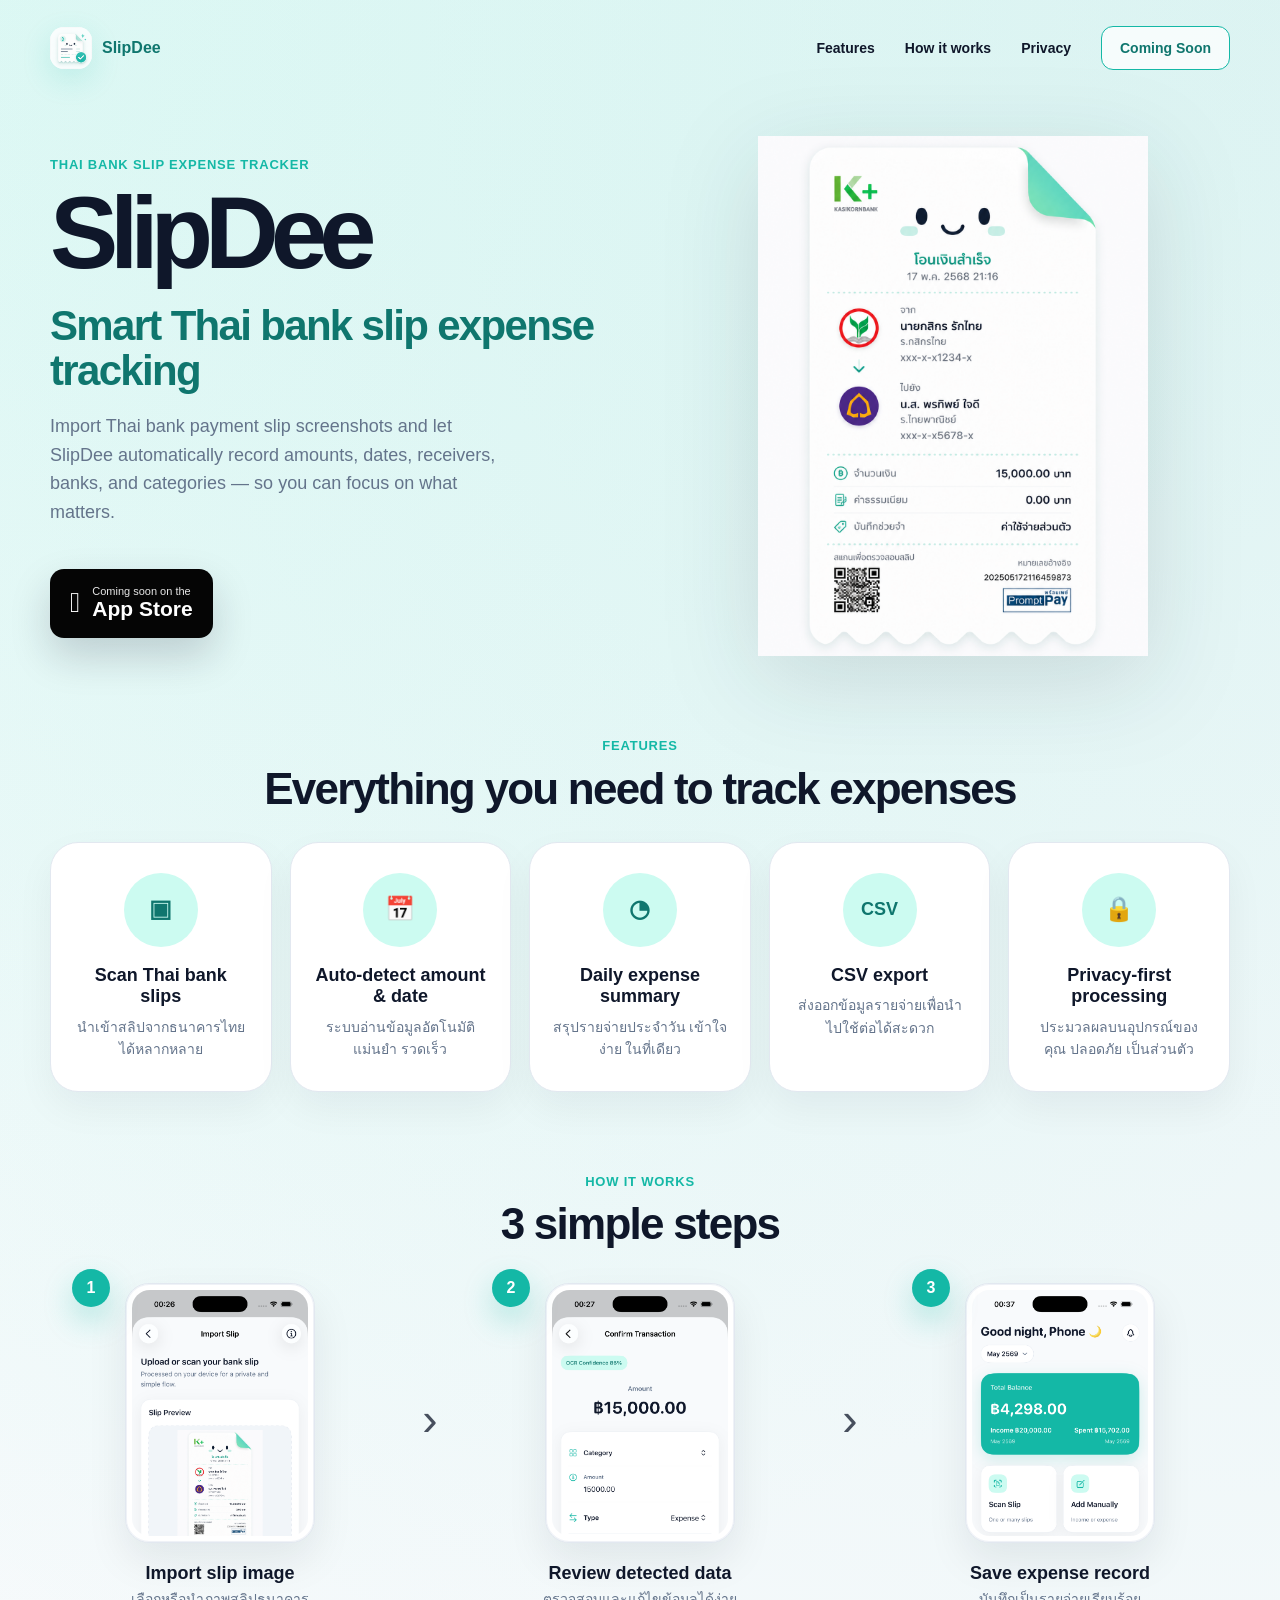
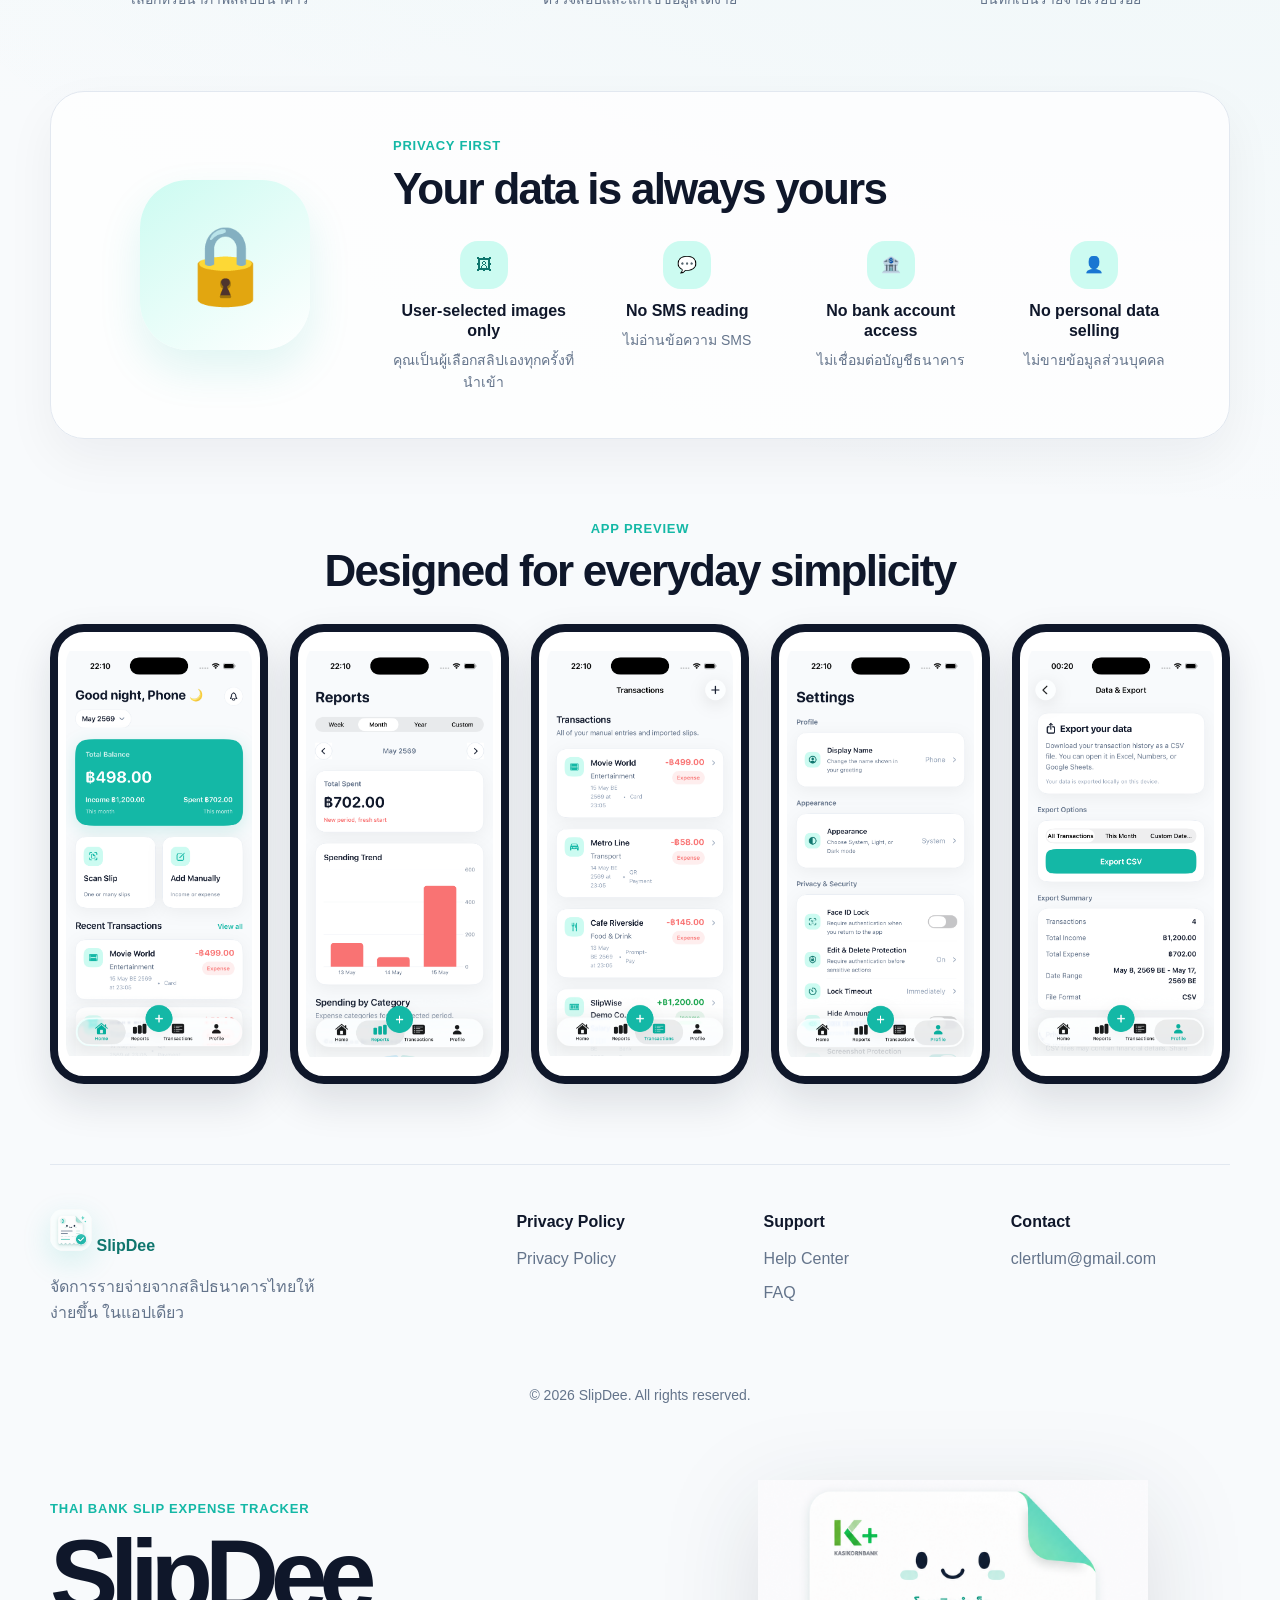
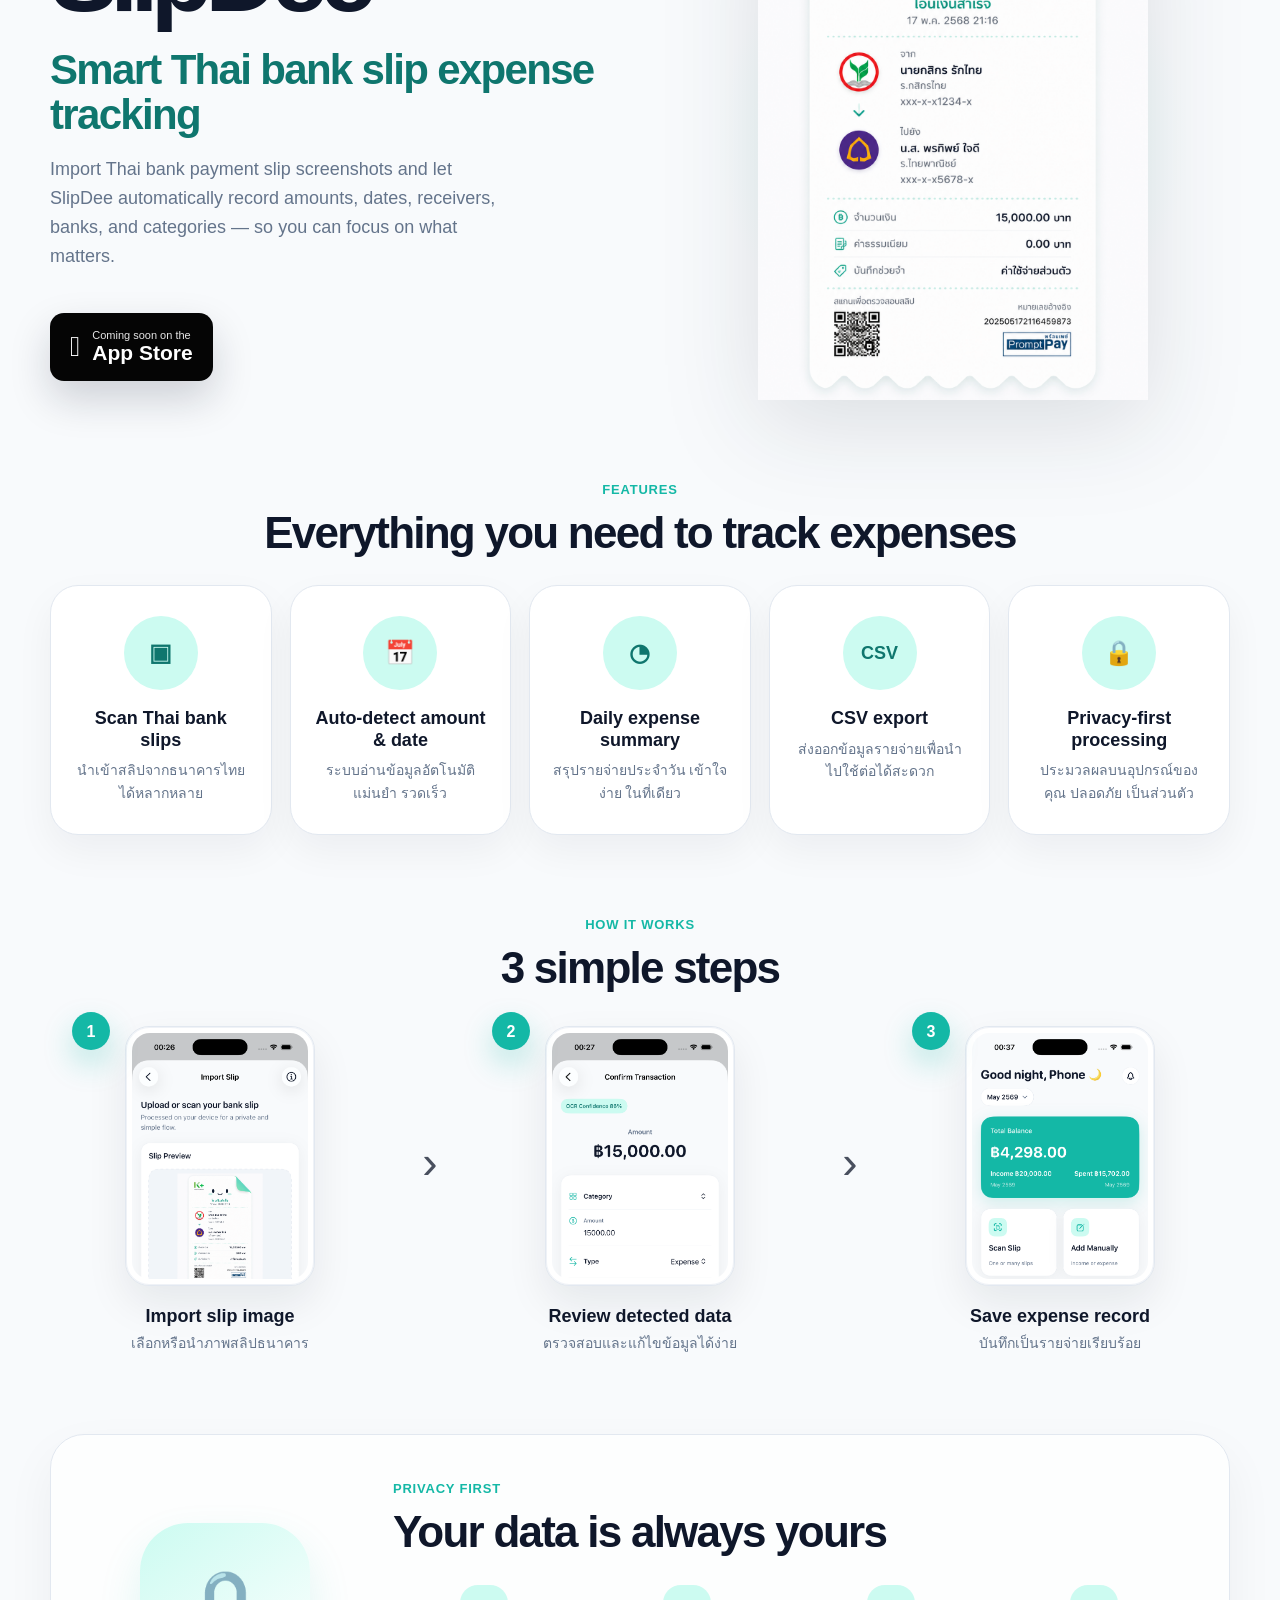
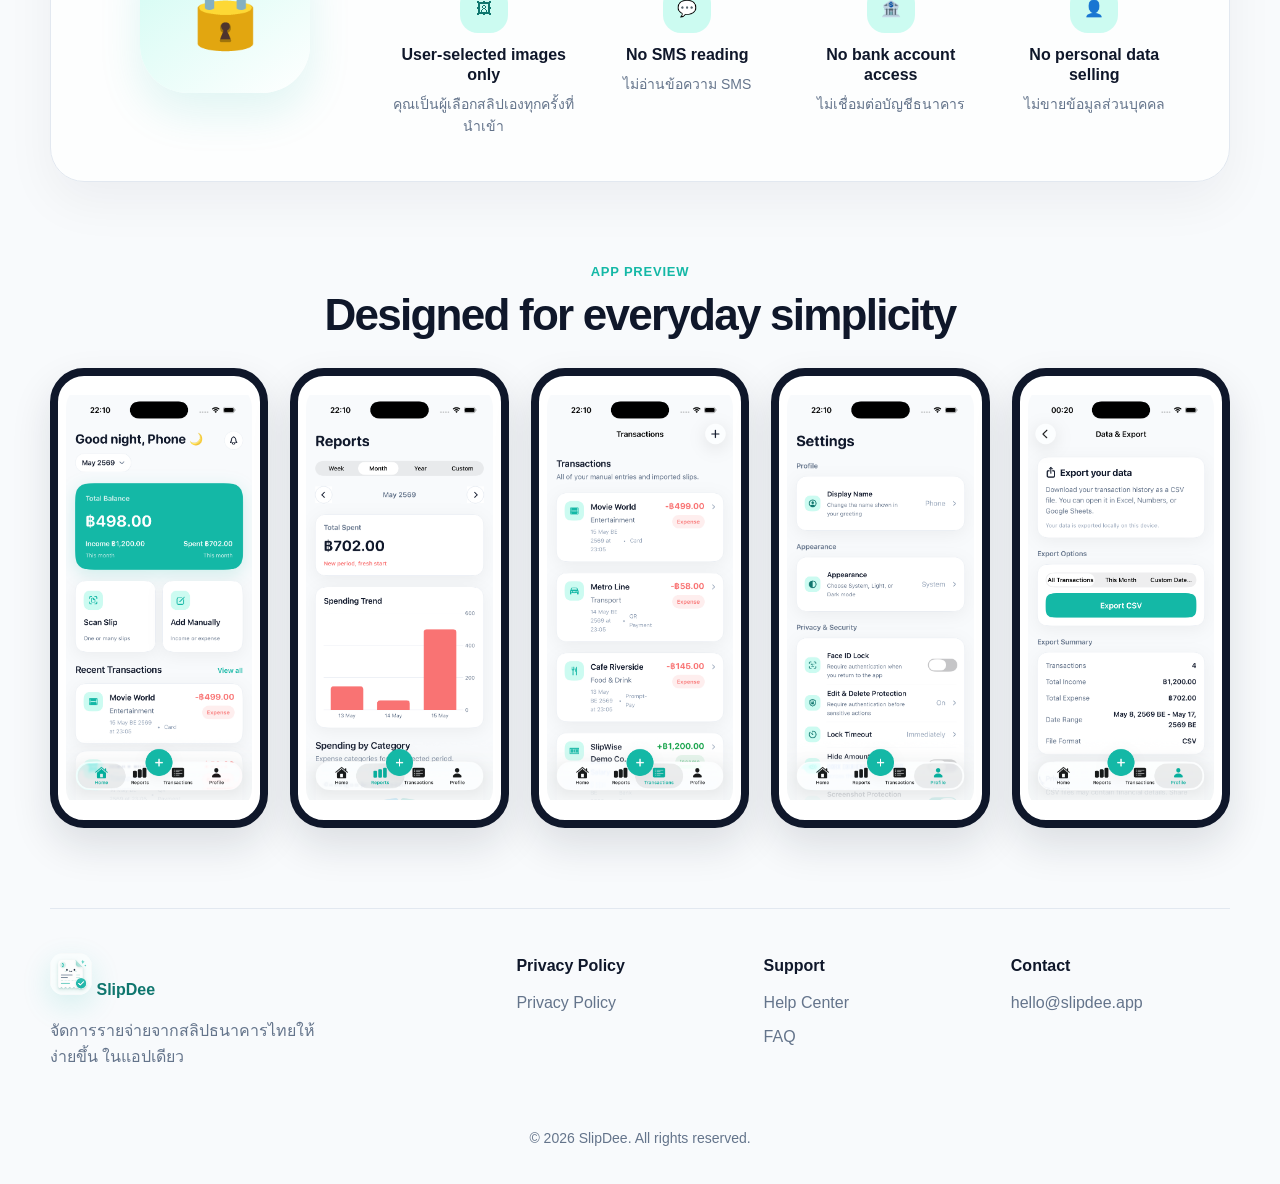
==== commit c5a5d843: "Update contact email in footer" ====
--- a/index.html
+++ b/index.html
@@ -290,7 +290,7 @@
 
     <div>
       <h4>Contact</h4>
-      <a href="mailto:hello@slipdee.app">hello@slipdee.app</a>
+      <a href="mailto:clertlum@gmail.com">clertlum@gmail.com</a>
     </div>
   </footer>
 
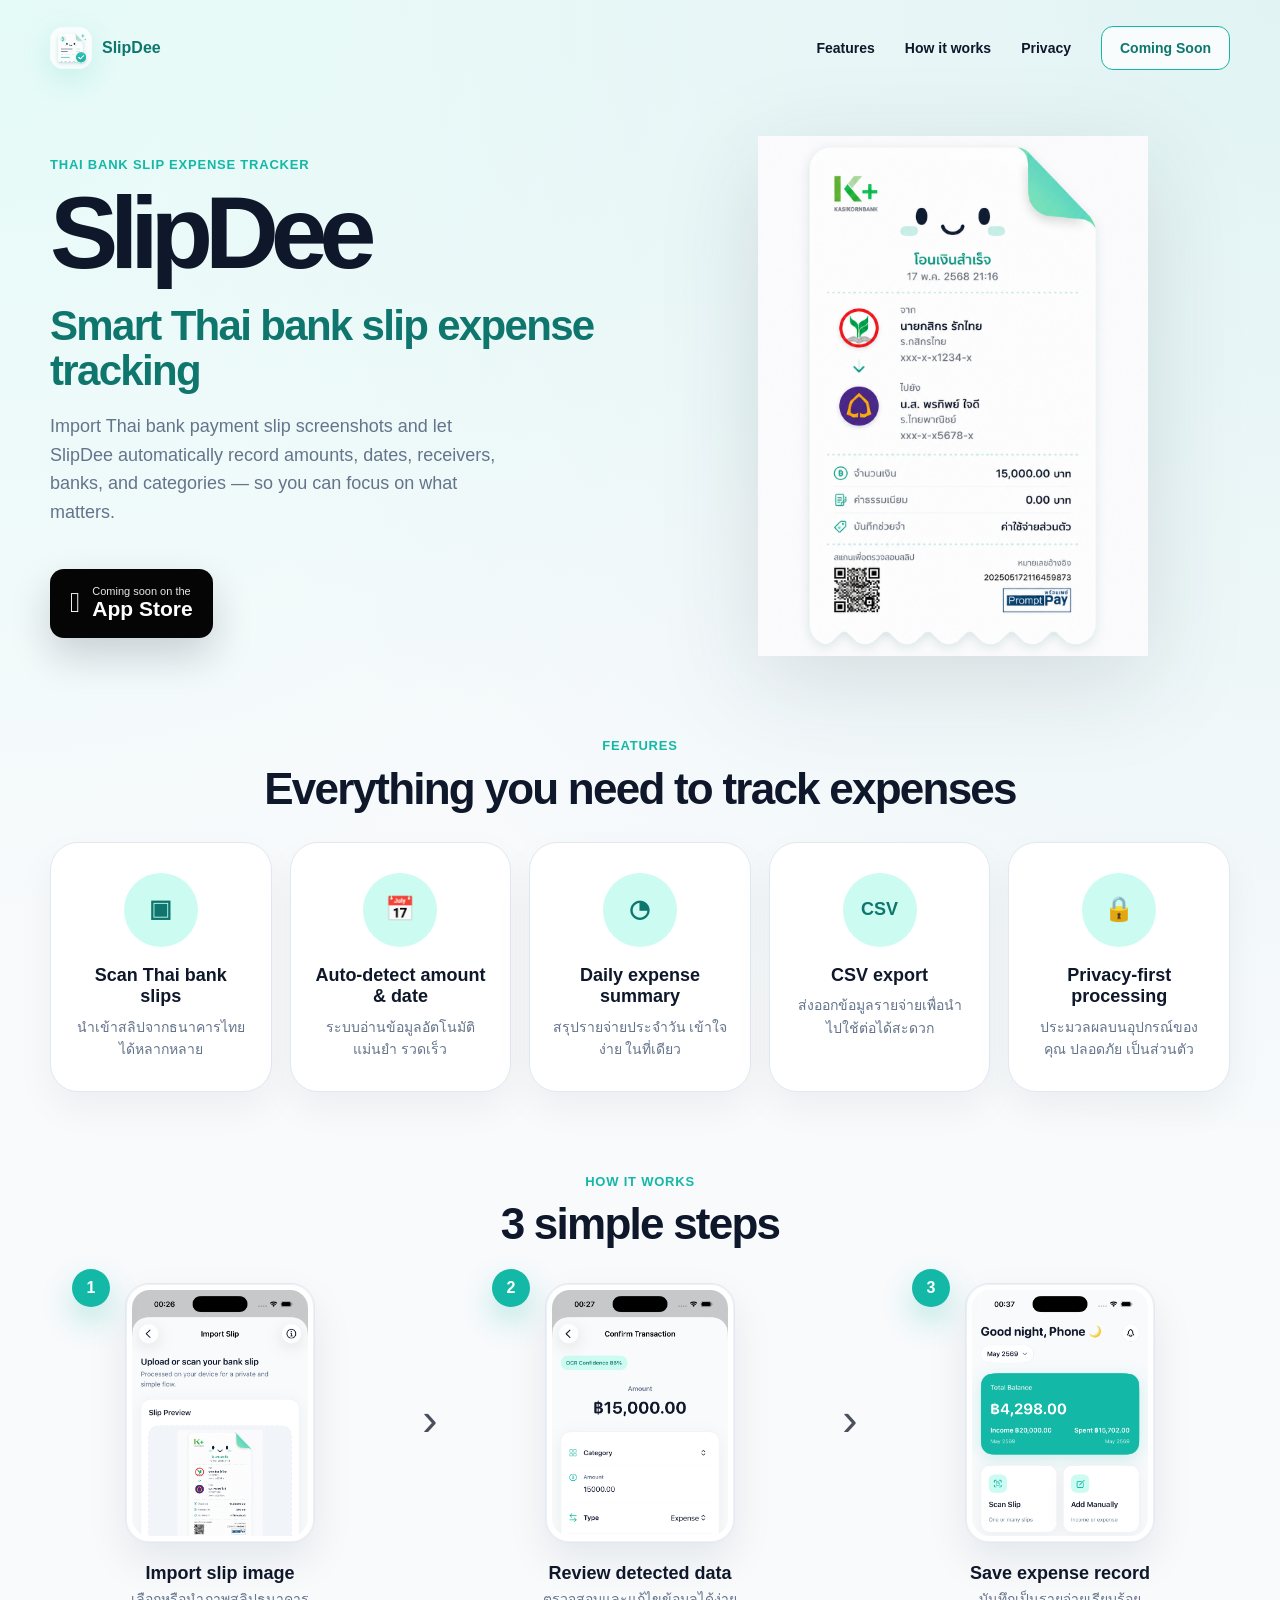
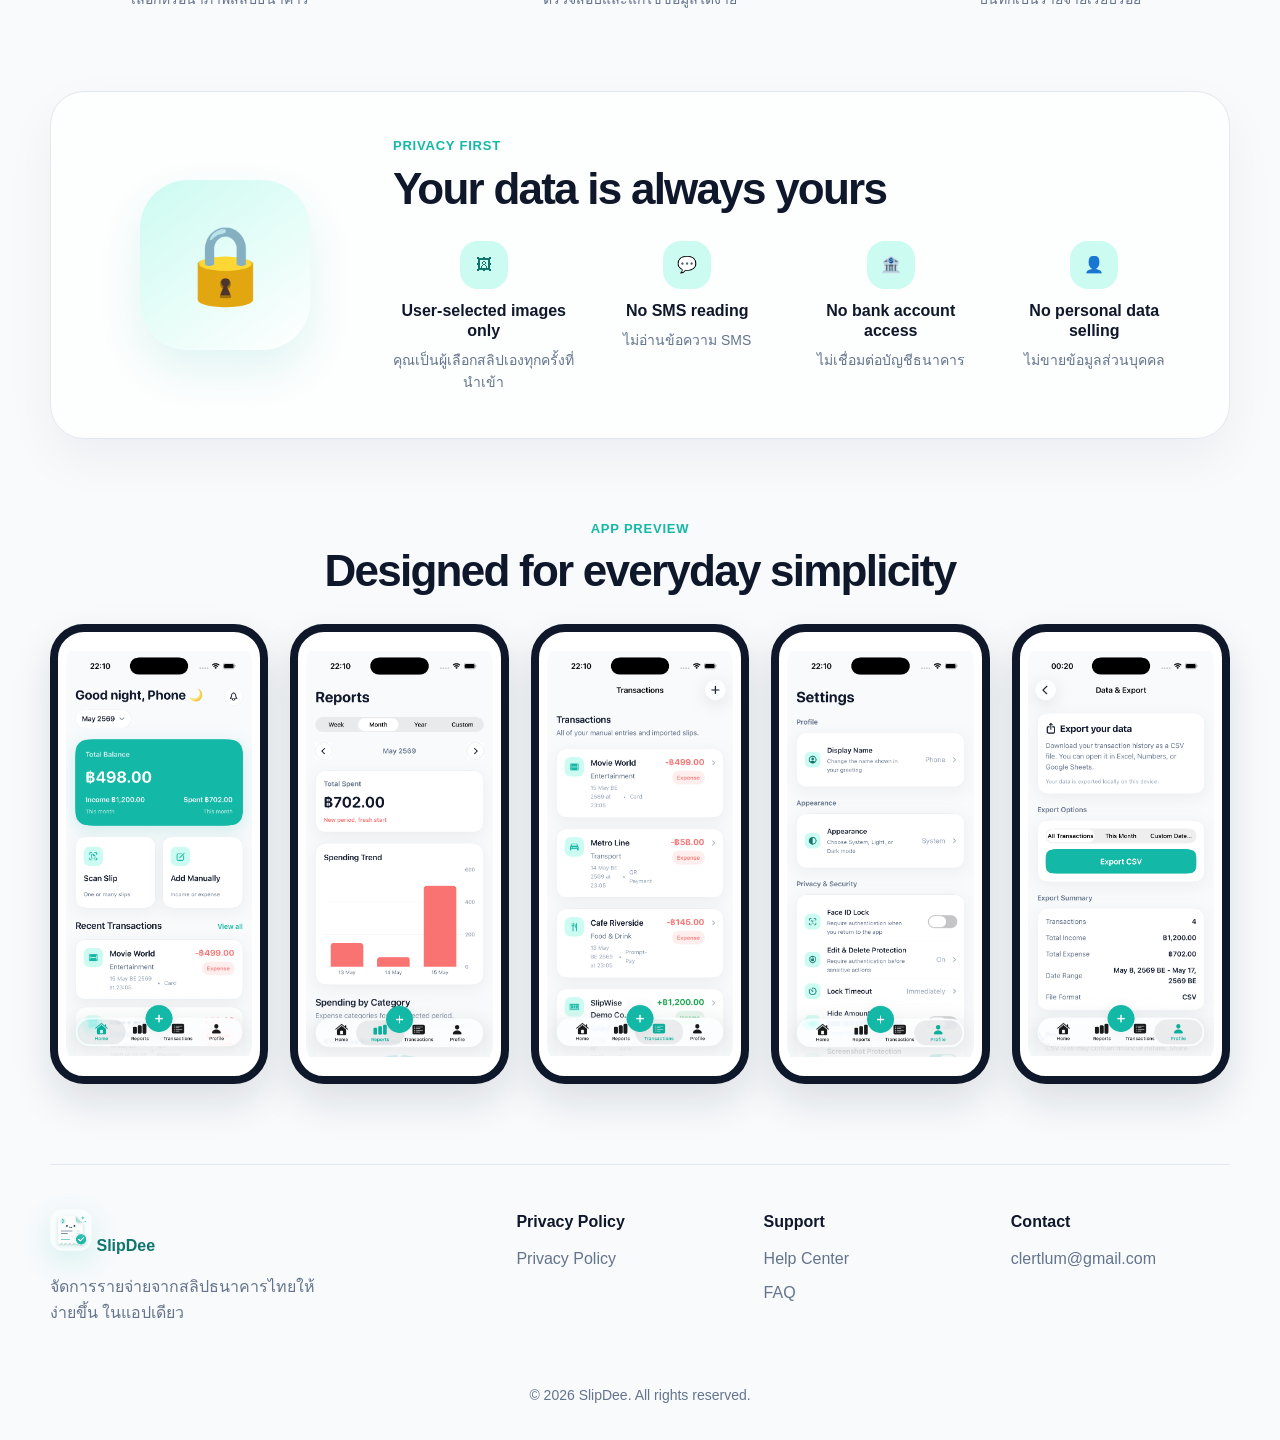
==== commit 05c7abd2: "Remove main content sections from index.html Removed the main content sections including hero, featu" ====
--- a/index.html
+++ b/index.html
@@ -300,265 +300,3 @@
 
 </body>
 </html>
-  <main>
-
-    <!-- Hero Section -->
-    <section class="hero">
-      <div class="hero-text">
-        <p class="eyebrow">Thai bank slip expense tracker</p>
-
-        <h1>SlipDee</h1>
-
-        <h2>Smart Thai bank slip expense tracking</h2>
-
-        <p class="hero-description">
-          Import Thai bank payment slip screenshots and let SlipDee automatically
-          record amounts, dates, receivers, banks, and categories — so you can
-          focus on what matters.
-        </p>
-
-        <a href="#coming-soon" class="app-store-badge" aria-label="Coming soon on the App Store">
-          <span class="apple-symbol"></span>
-          <span>
-            <small>Coming soon on the</small>
-            <strong>App Store</strong>
-          </span>
-        </a>
-      </div>
-
-      <div class="hero-visual">
-        <img
-          src="assets/hero-receipt.png"
-          alt="Friendly SlipDee receipt illustration"
-          class="hero-image"
-        />
-      </div>
-    </section>
-
-    <!-- Features Section -->
-    <section id="features" class="section">
-      <p class="section-label">Features</p>
-
-      <h2>Everything you need to track expenses</h2>
-
-      <div class="feature-grid">
-
-        <article class="feature-card">
-          <div class="feature-icon" aria-hidden="true">▣</div>
-          <h3>Scan Thai bank slips</h3>
-          <p>นำเข้าสลิปจากธนาคารไทยได้หลากหลาย</p>
-        </article>
-
-        <article class="feature-card">
-          <div class="feature-icon" aria-hidden="true">📅</div>
-          <h3>Auto-detect amount &amp; date</h3>
-          <p>ระบบอ่านข้อมูลอัตโนมัติ แม่นยำ รวดเร็ว</p>
-        </article>
-
-        <article class="feature-card">
-          <div class="feature-icon" aria-hidden="true">◔</div>
-          <h3>Daily expense summary</h3>
-          <p>สรุปรายจ่ายประจำวัน เข้าใจง่าย ในที่เดียว</p>
-        </article>
-
-        <article class="feature-card">
-          <div class="feature-icon feature-icon-text" aria-hidden="true">CSV</div>
-          <h3>CSV export</h3>
-          <p>ส่งออกข้อมูลรายจ่ายเพื่อนำไปใช้ต่อได้สะดวก</p>
-        </article>
-
-        <article class="feature-card">
-          <div class="feature-icon" aria-hidden="true">🔒</div>
-          <h3>Privacy-first processing</h3>
-          <p>ประมวลผลบนอุปกรณ์ของคุณ ปลอดภัย เป็นส่วนตัว</p>
-        </article>
-
-      </div>
-    </section>
-
-    <!-- How It Works Section -->
-    <section id="how-it-works" class="section how-section">
-  <p class="section-label">How it works</p>
-
-  <h2>3 simple steps</h2>
-
-  <div class="simple-steps-row">
-
-    <article class="simple-step">
-      <span class="step-number">1</span>
-
-      <div class="step-image-card">
-        <img
-          src="assets/step-1-import.png"
-          alt="SlipDee import slip screen"
-        />
-      </div>
-
-      <h3>Import slip image</h3>
-      <p>เลือกหรือนำภาพสลิปธนาคาร</p>
-    </article>
-
-    <div class="step-arrow" aria-hidden="true">›</div>
-
-    <article class="simple-step">
-      <span class="step-number">2</span>
-
-      <div class="step-image-card">
-        <img
-          src="assets/step-2-review.png"
-          alt="SlipDee review detected transaction data screen"
-        />
-      </div>
-
-      <h3>Review detected data</h3>
-      <p>ตรวจสอบและแก้ไขข้อมูลได้ง่าย</p>
-    </article>
-
-    <div class="step-arrow" aria-hidden="true">›</div>
-
-    <article class="simple-step">
-      <span class="step-number">3</span>
-
-      <div class="step-image-card">
-        <img
-          src="assets/step-3-saved.png"
-          alt="SlipDee saved expense dashboard screen"
-        />
-      </div>
-
-      <h3>Save expense record</h3>
-      <p>บันทึกเป็นรายจ่ายเรียบร้อย</p>
-    </article>
-
-  </div>
-</section>
-
-    <!-- Privacy Section -->
-    <section id="privacy" class="privacy-section">
-      <div class="privacy-art">
-        <div class="shield" aria-hidden="true">🔒</div>
-      </div>
-
-      <div class="privacy-content">
-        <p class="section-label">Privacy First</p>
-
-        <h2>Your data is always yours</h2>
-
-        <div class="privacy-grid">
-
-          <div class="privacy-item">
-            <div class="privacy-icon" aria-hidden="true">🖼</div>
-            <strong>User-selected images only</strong>
-            <p>คุณเป็นผู้เลือกสลิปเองทุกครั้งที่นำเข้า</p>
-          </div>
-
-          <div class="privacy-item">
-            <div class="privacy-icon" aria-hidden="true">💬</div>
-            <strong>No SMS reading</strong>
-            <p>ไม่อ่านข้อความ SMS</p>
-          </div>
-
-          <div class="privacy-item">
-            <div class="privacy-icon" aria-hidden="true">🏦</div>
-            <strong>No bank account access</strong>
-            <p>ไม่เชื่อมต่อบัญชีธนาคาร</p>
-          </div>
-
-          <div class="privacy-item">
-            <div class="privacy-icon" aria-hidden="true">👤</div>
-            <strong>No personal data selling</strong>
-            <p>ไม่ขายข้อมูลส่วนบุคคล</p>
-          </div>
-
-        </div>
-      </div>
-    </section>
-
-    <!-- App Preview Section -->
-    <section id="coming-soon" class="section">
-      <p class="section-label">App Preview</p>
-
-      <h2>Designed for everyday simplicity</h2>
-
-      <div class="preview-grid">
-
-        <div class="iphone-preview">
-          <img
-            src="assets/screenshot-1.png"
-            alt="SlipDee dashboard screen"
-          />
-        </div>
-
-        <div class="iphone-preview">
-          <img
-            src="assets/screenshot-2.png"
-            alt="SlipDee scan slip screen"
-          />
-        </div>
-
-        <div class="iphone-preview">
-          <img
-            src="assets/screenshot-3.png"
-            alt="SlipDee review details screen"
-          />
-        </div>
-
-        <div class="iphone-preview">
-          <img
-            src="assets/screenshot-4.png"
-            alt="SlipDee reports screen"
-          />
-        </div>
-
-        <div class="iphone-preview">
-          <img
-            src="assets/screenshot-5.png"
-            alt="SlipDee CSV export screen"
-          />
-        </div>
-
-      </div>
-    </section>
-
-  </main>
-
-  <!-- Footer -->
-  <footer class="site-footer">
-    <div>
-      <a href="index.html" class="logo" aria-label="SlipDee home">
-        <img
-          src="assets/app-icon.png"
-          alt="SlipDee app icon"
-          class="logo-image"
-        />
-        <span>SlipDee</span>
-      </a>
-
-      <p>
-        จัดการรายจ่ายจากสลิปธนาคารไทยให้ง่ายขึ้น ในแอปเดียว
-      </p>
-    </div>
-
-    <div>
-      <h4>Privacy Policy</h4>
-      <a href="privacy.html">Privacy Policy</a>
-    </div>
-
-    <div>
-      <h4>Support</h4>
-      <a href="support.html">Help Center</a>
-      <a href="support.html#faq">FAQ</a>
-    </div>
-
-    <div>
-      <h4>Contact</h4>
-      <a href="mailto:hello@slipdee.app">hello@slipdee.app</a>
-    </div>
-  </footer>
-
-  <p class="copyright">
-    © 2026 SlipDee. All rights reserved.
-  </p>
-
-</body>
-</html>
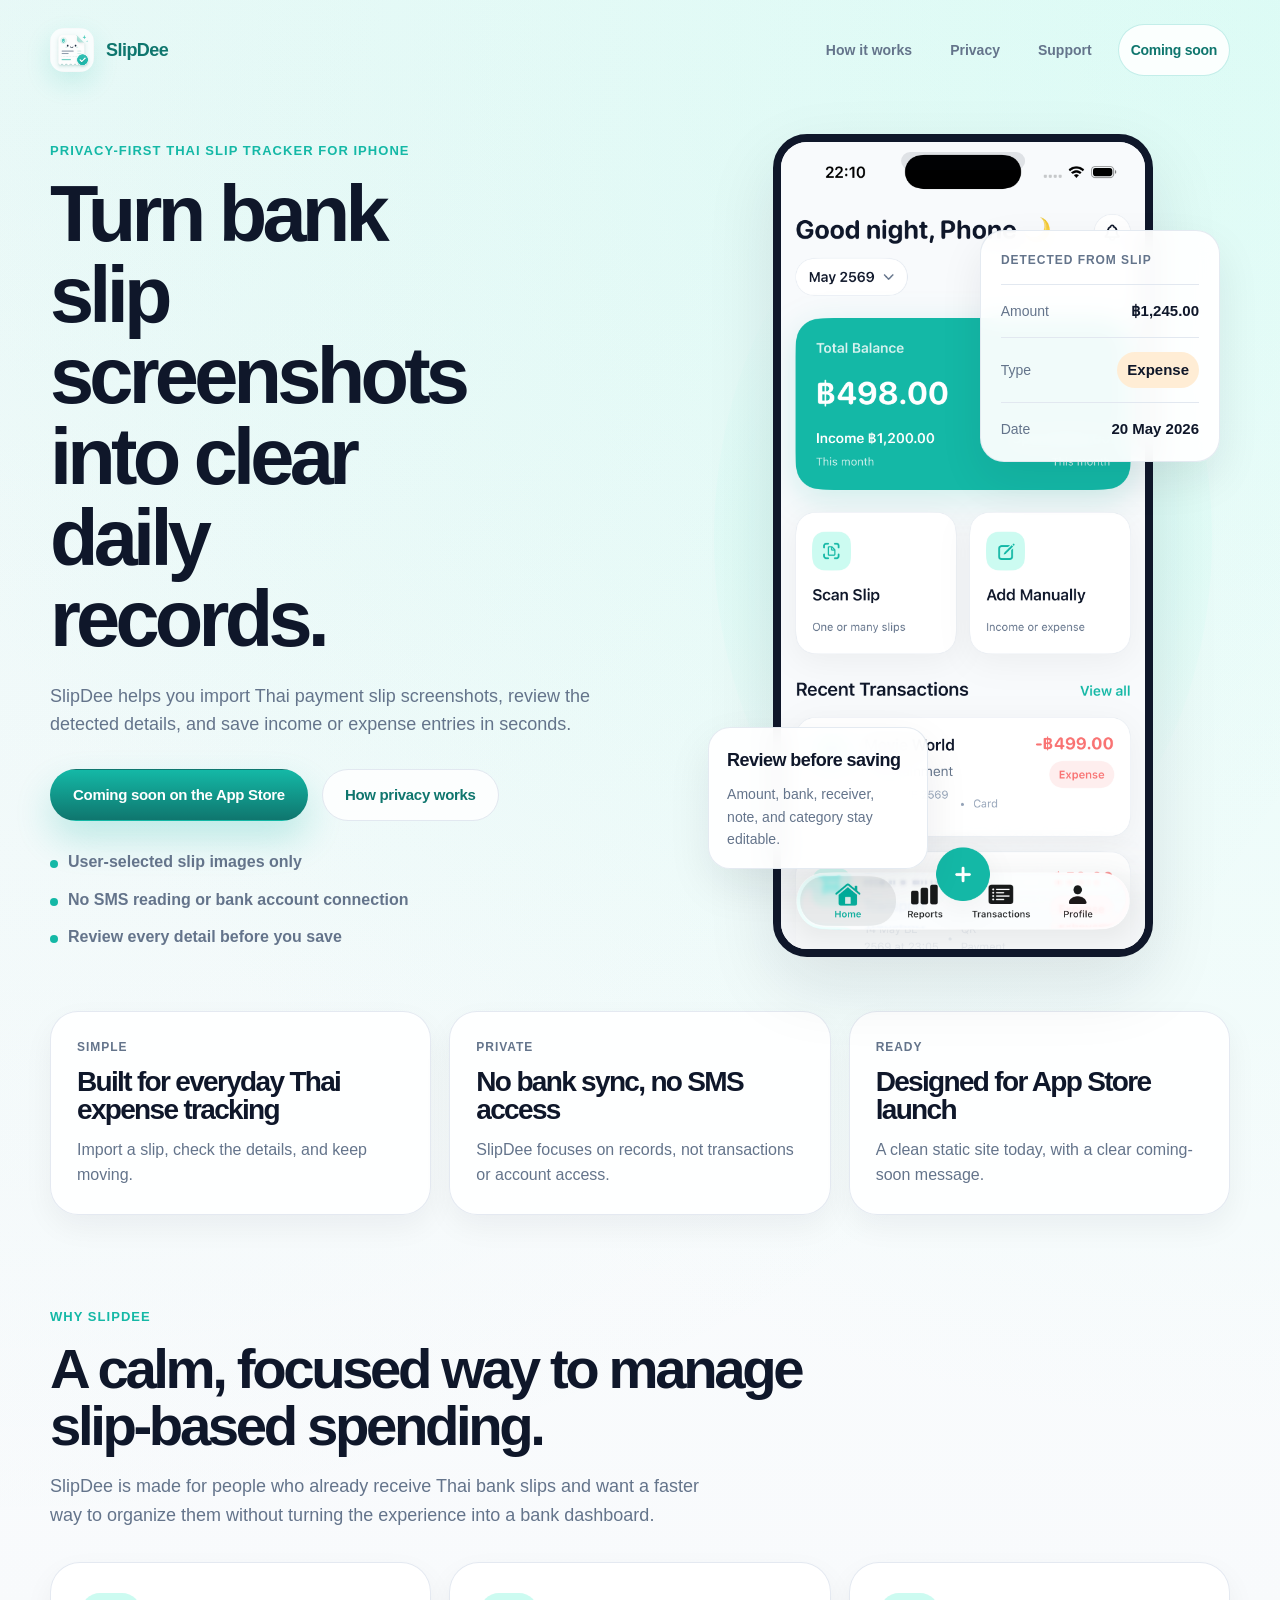
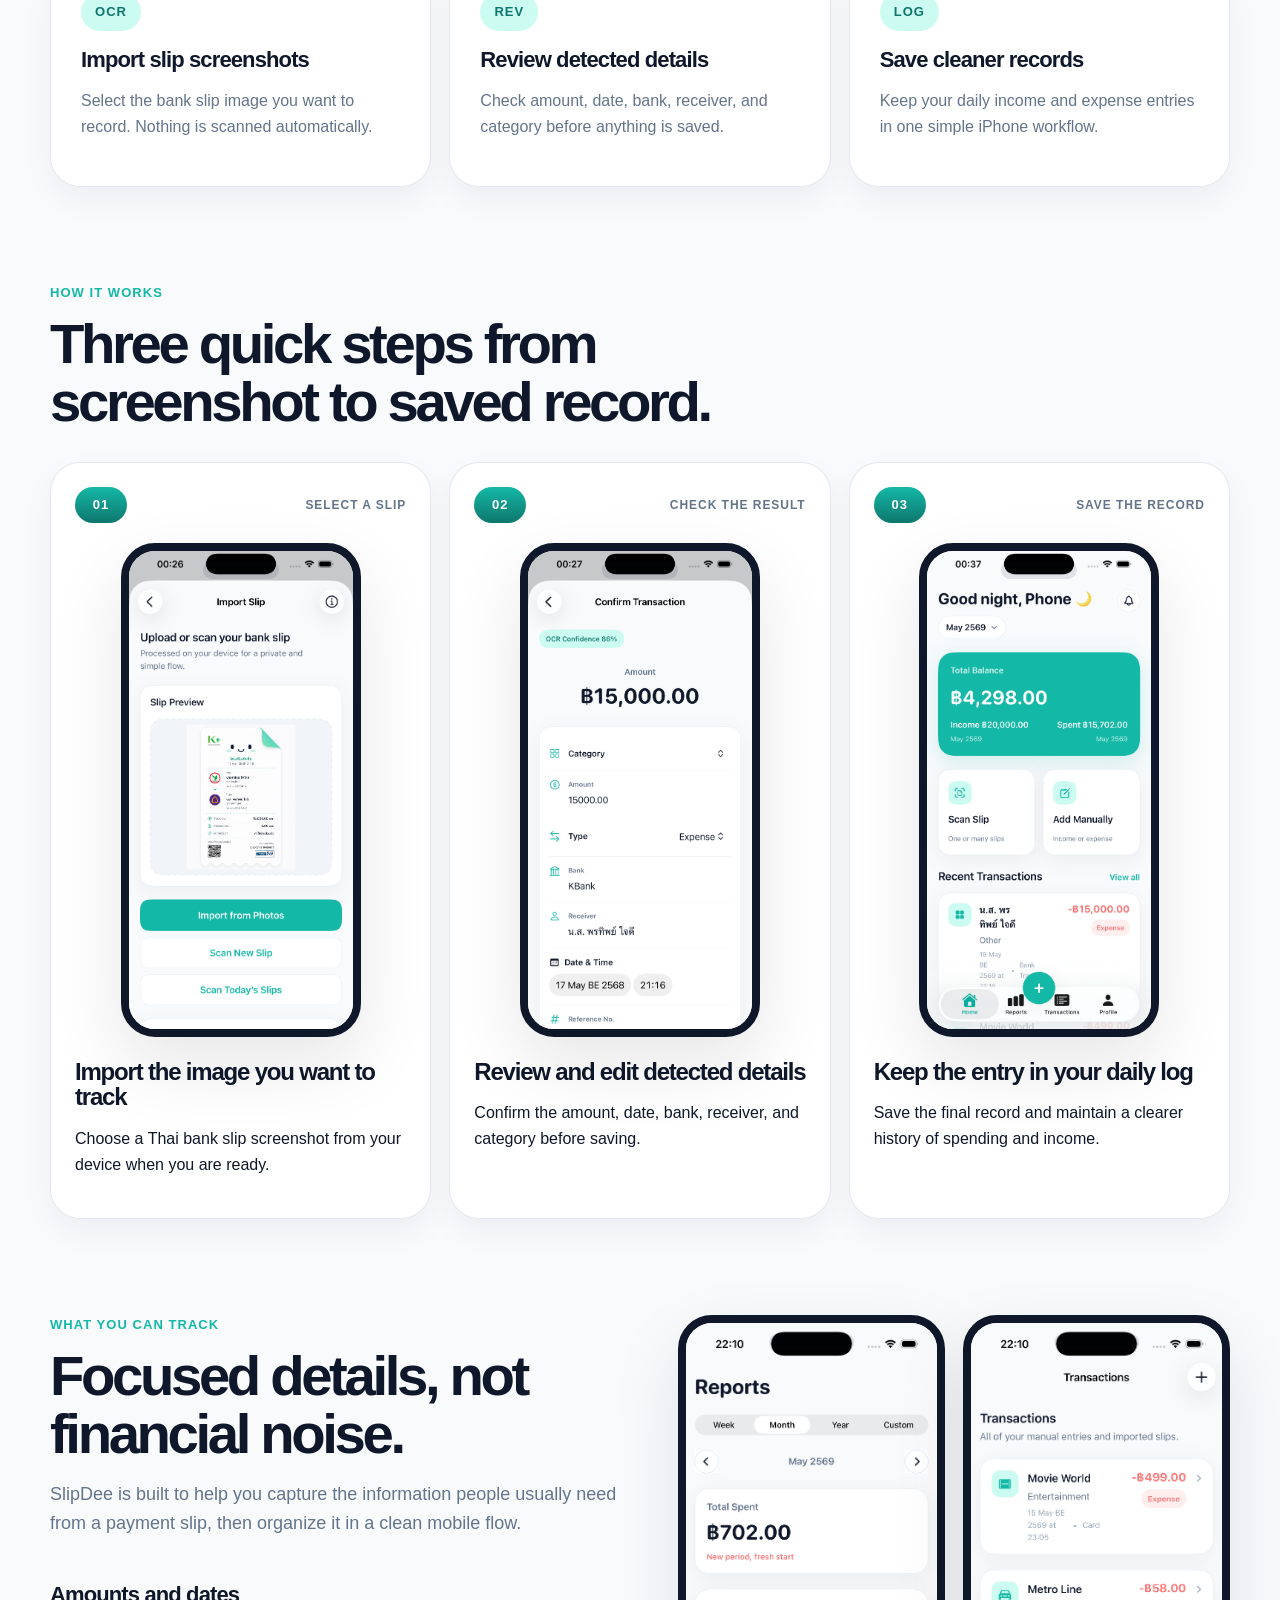
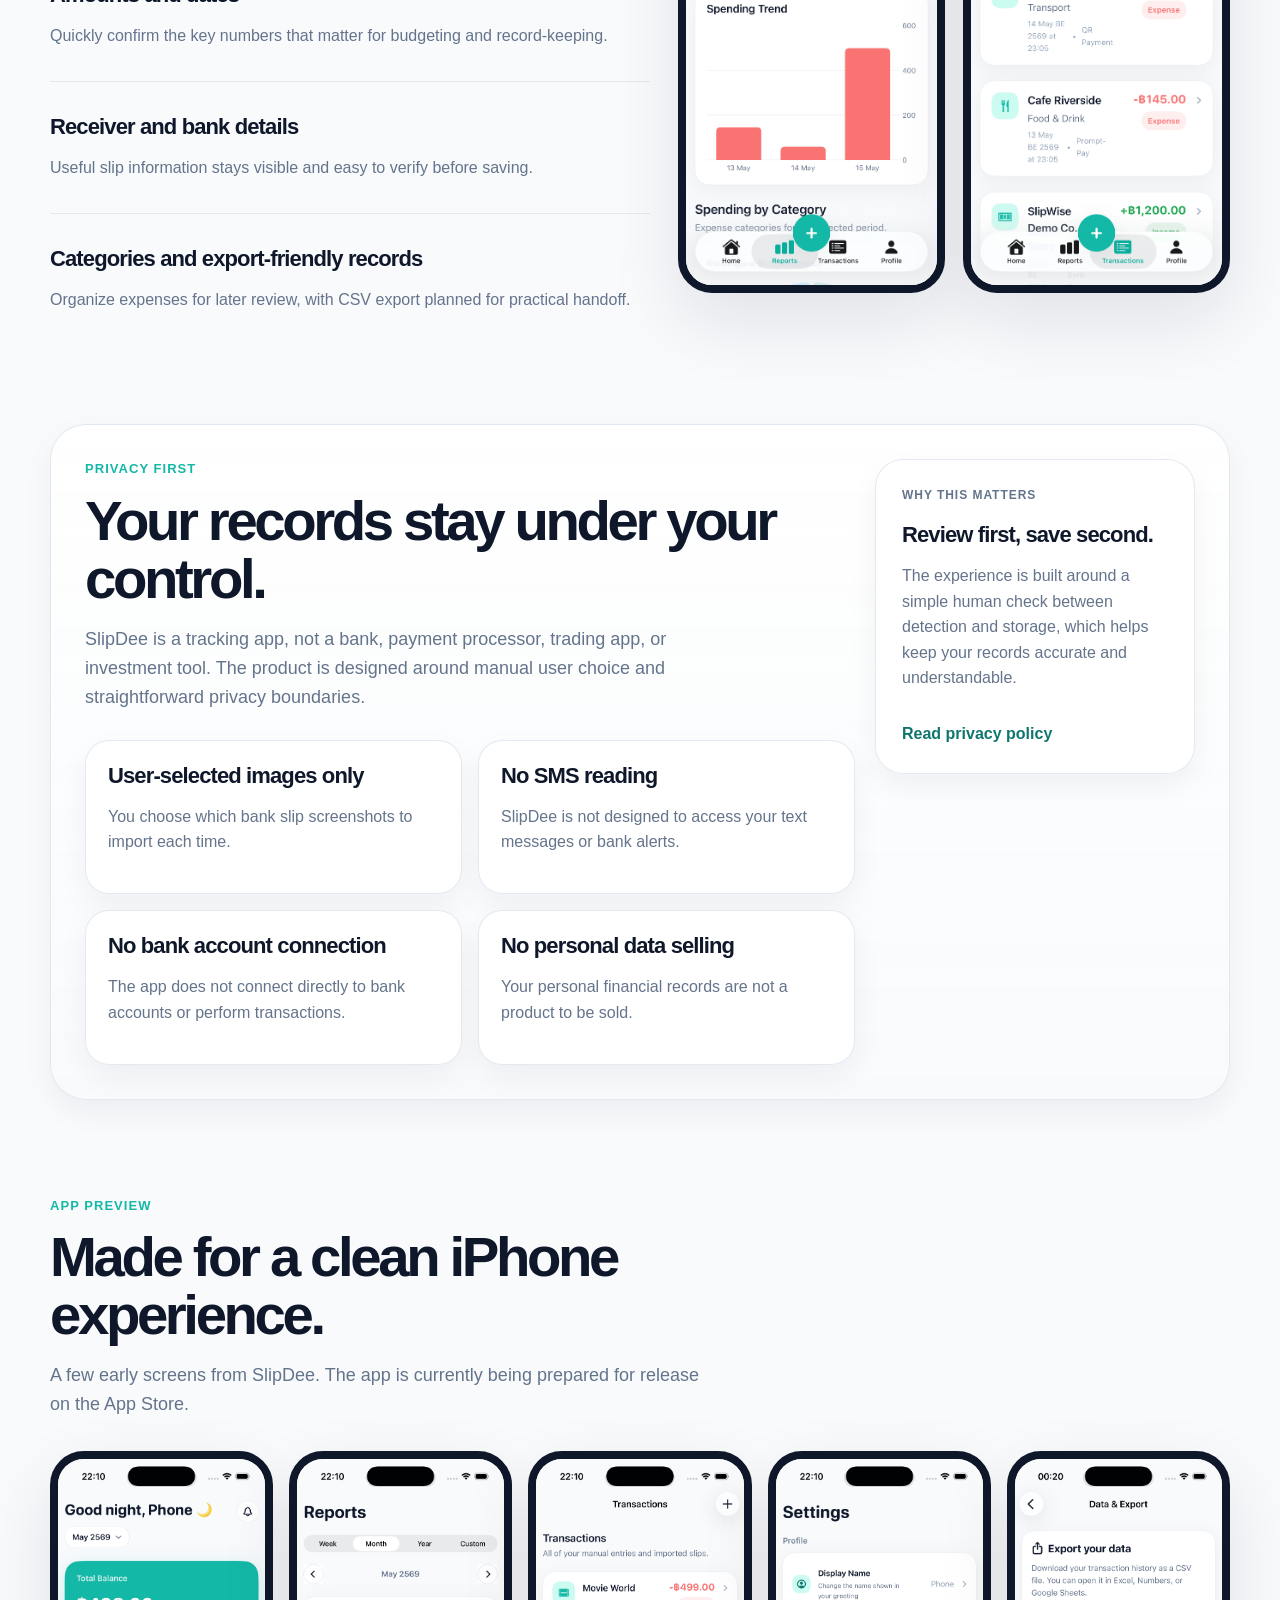
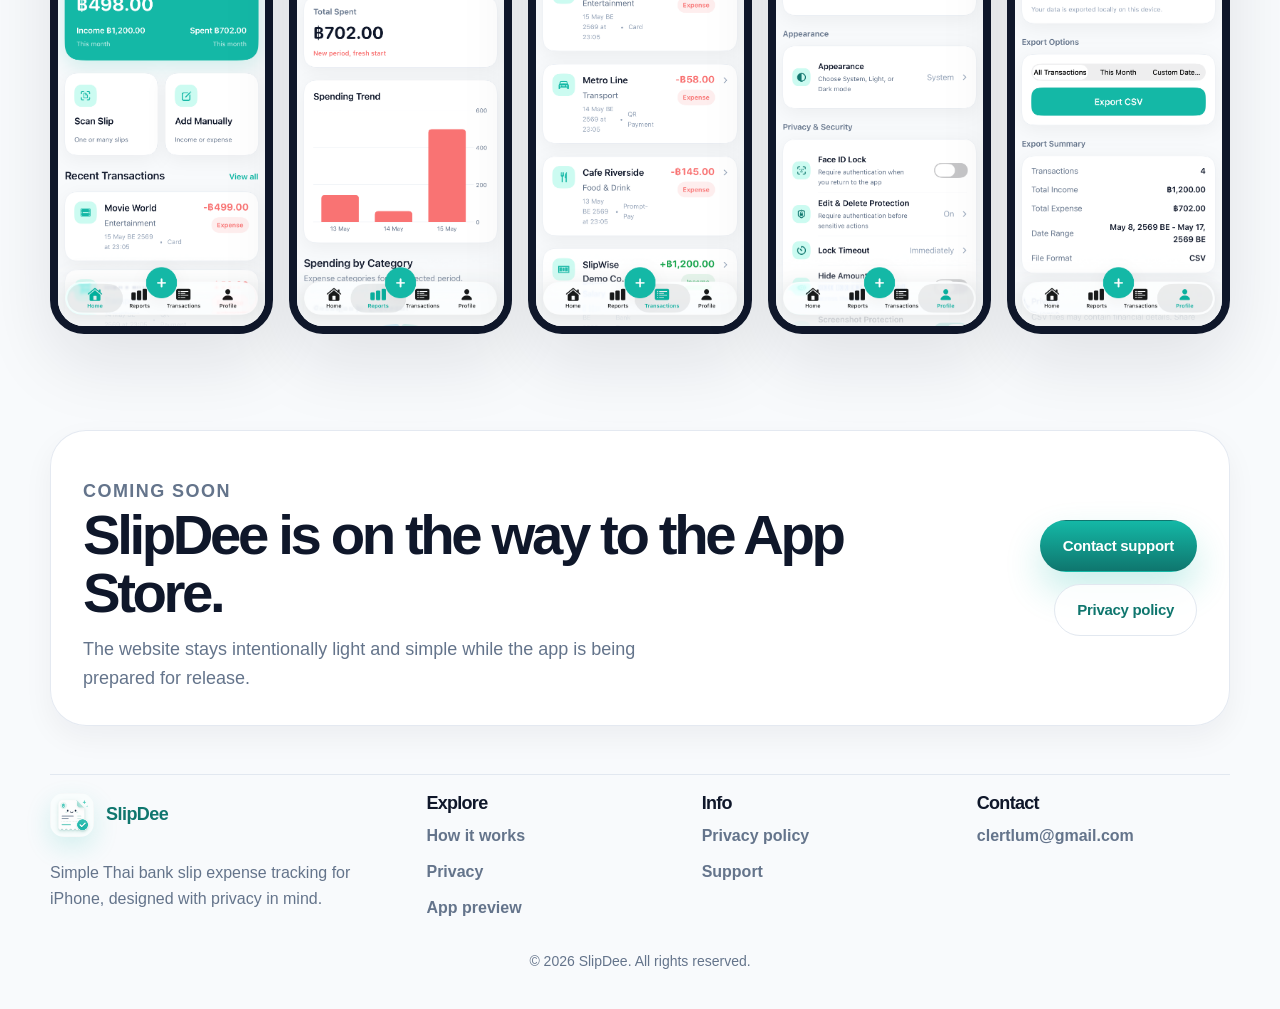
==== commit a12d8ed3: "Redesign SlipDee website using DESIGN.md" ====
--- a/index.html
+++ b/index.html
@@ -3,300 +3,361 @@
 <head>
   <meta charset="UTF-8" />
   <meta name="viewport" content="width=device-width, initial-scale=1.0" />
-
-  <title>SlipDee - Smart Thai Bank Slip Expense Tracking</title>
-
+  <title>SlipDee - Thai bank slip expense tracking for iPhone</title>
   <meta
     name="description"
-    content="SlipDee helps Thai users import bank payment slip screenshots and automatically record expenses such as amount, date, receiver, bank, and category."
+    content="SlipDee helps Thai users import bank slip screenshots, review detected details, and save income or expense records in a simple privacy-first iPhone app."
   />
-
   <link rel="stylesheet" href="style.css" />
 </head>
-
 <body>
-
-  <!-- Header -->
-  <header class="site-header">
-    <a href="index.html" class="logo" aria-label="SlipDee home">
-      <img
-        src="assets/app-icon.png"
-        alt="SlipDee app icon"
-        class="logo-image"
-      />
-      <span>SlipDee</span>
-    </a>
-
-    <nav class="nav-links" aria-label="Main navigation">
-      <a href="#features">Features</a>
-      <a href="#how-it-works">How it works</a>
-      <a href="#privacy">Privacy</a>
-      <a href="#coming-soon" class="nav-button">Coming Soon</a>
-    </nav>
-  </header>
-
-  <main>
-
-    <!-- Hero Section -->
-    <section class="hero">
-      <div class="hero-text">
-        <p class="eyebrow">Thai bank slip expense tracker</p>
-
-        <h1>SlipDee</h1>
-
-        <h2>Smart Thai bank slip expense tracking</h2>
-
-        <p class="hero-description">
-          Import Thai bank payment slip screenshots and let SlipDee automatically
-          record amounts, dates, receivers, banks, and categories — so you can
-          focus on what matters.
-        </p>
-
-        <a href="#coming-soon" class="app-store-badge" aria-label="Coming soon on the App Store">
-          <span class="apple-symbol"></span>
-          <span>
-            <small>Coming soon on the</small>
-            <strong>App Store</strong>
-          </span>
-        </a>
-      </div>
-
-      <div class="hero-visual">
-        <img
-          src="assets/hero-receipt.png"
-          alt="Friendly SlipDee receipt illustration"
-          class="hero-image"
-        />
-      </div>
-    </section>
-
-    <!-- Features Section -->
-    <section id="features" class="section">
-      <p class="section-label">Features</p>
-
-      <h2>Everything you need to track expenses</h2>
-
-      <div class="feature-grid">
-
-        <article class="feature-card">
-          <div class="feature-icon" aria-hidden="true">▣</div>
-          <h3>Scan Thai bank slips</h3>
-          <p>นำเข้าสลิปจากธนาคารไทยได้หลากหลาย</p>
-        </article>
-
-        <article class="feature-card">
-          <div class="feature-icon" aria-hidden="true">📅</div>
-          <h3>Auto-detect amount &amp; date</h3>
-          <p>ระบบอ่านข้อมูลอัตโนมัติ แม่นยำ รวดเร็ว</p>
-        </article>
-
-        <article class="feature-card">
-          <div class="feature-icon" aria-hidden="true">◔</div>
-          <h3>Daily expense summary</h3>
-          <p>สรุปรายจ่ายประจำวัน เข้าใจง่าย ในที่เดียว</p>
-        </article>
-
-        <article class="feature-card">
-          <div class="feature-icon feature-icon-text" aria-hidden="true">CSV</div>
-          <h3>CSV export</h3>
-          <p>ส่งออกข้อมูลรายจ่ายเพื่อนำไปใช้ต่อได้สะดวก</p>
-        </article>
-
-        <article class="feature-card">
-          <div class="feature-icon" aria-hidden="true">🔒</div>
-          <h3>Privacy-first processing</h3>
-          <p>ประมวลผลบนอุปกรณ์ของคุณ ปลอดภัย เป็นส่วนตัว</p>
-        </article>
-
-      </div>
-    </section>
-
-    <!-- How It Works Section -->
-    <section id="how-it-works" class="section how-section">
-      <p class="section-label">How it works</p>
-
-      <h2>3 simple steps</h2>
-
-      <div class="simple-steps-row">
-
-        <!-- Step 1 -->
-        <article class="simple-step">
-          <span class="step-number">1</span>
-
-          <div class="step-image-card">
-            <img
-              src="assets/step-1-import.png"
-              alt="SlipDee import slip screen"
-            />
-          </div>
-
-          <h3>Import slip image</h3>
-          <p>เลือกหรือนำภาพสลิปธนาคาร</p>
-        </article>
-
-        <div class="step-arrow" aria-hidden="true">›</div>
-
-        <!-- Step 2 -->
-        <article class="simple-step">
-          <span class="step-number">2</span>
-
-          <div class="step-image-card">
-            <img
-              src="assets/step-2-review.png"
-              alt="SlipDee review detected transaction data screen"
-            />
-          </div>
-
-          <h3>Review detected data</h3>
-          <p>ตรวจสอบและแก้ไขข้อมูลได้ง่าย</p>
-        </article>
-
-        <div class="step-arrow" aria-hidden="true">›</div>
-
-        <!-- Step 3 -->
-        <article class="simple-step">
-          <span class="step-number">3</span>
-
-          <div class="step-image-card">
-            <img
-              src="assets/step-3-saved.png"
-              alt="SlipDee saved expense dashboard screen"
-            />
-          </div>
-
-          <h3>Save expense record</h3>
-          <p>บันทึกเป็นรายจ่ายเรียบร้อย</p>
-        </article>
-
-      </div>
-    </section>
-
-    <!-- Privacy Section -->
-    <section id="privacy" class="privacy-section">
-      <div class="privacy-art">
-        <div class="shield" aria-hidden="true">🔒</div>
-      </div>
-
-      <div class="privacy-content">
-        <p class="section-label">Privacy First</p>
-
-        <h2>Your data is always yours</h2>
-
-        <div class="privacy-grid">
-
-          <div class="privacy-item">
-            <div class="privacy-icon" aria-hidden="true">🖼</div>
-            <strong>User-selected images only</strong>
-            <p>คุณเป็นผู้เลือกสลิปเองทุกครั้งที่นำเข้า</p>
-          </div>
-
-          <div class="privacy-item">
-            <div class="privacy-icon" aria-hidden="true">💬</div>
-            <strong>No SMS reading</strong>
-            <p>ไม่อ่านข้อความ SMS</p>
-          </div>
-
-          <div class="privacy-item">
-            <div class="privacy-icon" aria-hidden="true">🏦</div>
-            <strong>No bank account access</strong>
-            <p>ไม่เชื่อมต่อบัญชีธนาคาร</p>
-          </div>
-
-          <div class="privacy-item">
-            <div class="privacy-icon" aria-hidden="true">👤</div>
-            <strong>No personal data selling</strong>
-            <p>ไม่ขายข้อมูลส่วนบุคคล</p>
-          </div>
-
-        </div>
-      </div>
-    </section>
-
-    <!-- App Preview Section -->
-    <section id="coming-soon" class="section">
-      <p class="section-label">App Preview</p>
-
-      <h2>Designed for everyday simplicity</h2>
-
-      <div class="preview-grid">
-
-        <div class="iphone-preview">
-          <img
-            src="assets/screenshot-1.png"
-            alt="SlipDee dashboard screen"
-          />
-        </div>
-
-        <div class="iphone-preview">
-          <img
-            src="assets/screenshot-2.png"
-            alt="SlipDee scan slip screen"
-          />
-        </div>
-
-        <div class="iphone-preview">
-          <img
-            src="assets/screenshot-3.png"
-            alt="SlipDee review details screen"
-          />
-        </div>
-
-        <div class="iphone-preview">
-          <img
-            src="assets/screenshot-4.png"
-            alt="SlipDee reports screen"
-          />
-        </div>
-
-        <div class="iphone-preview">
-          <img
-            src="assets/screenshot-5.png"
-            alt="SlipDee CSV export screen"
-          />
-        </div>
-
-      </div>
-    </section>
-
-  </main>
-
-  <!-- Footer -->
-  <footer class="site-footer">
-    <div>
-      <a href="index.html" class="logo" aria-label="SlipDee home">
+  <div class="page-shell">
+    <header class="site-header">
+      <a href="index.html" class="brand" aria-label="SlipDee home">
         <img
           src="assets/app-icon.png"
           alt="SlipDee app icon"
-          class="logo-image"
+          class="brand-icon"
         />
-        <span>SlipDee</span>
+        <span class="brand-text">SlipDee</span>
       </a>
 
-      <p>
-        จัดการรายจ่ายจากสลิปธนาคารไทยให้ง่ายขึ้น ในแอปเดียว
-      </p>
-    </div>
-
-    <div>
-      <h4>Privacy Policy</h4>
-      <a href="privacy.html">Privacy Policy</a>
-    </div>
-
-    <div>
-      <h4>Support</h4>
-      <a href="support.html">Help Center</a>
-      <a href="support.html#faq">FAQ</a>
-    </div>
-
-    <div>
-      <h4>Contact</h4>
-      <a href="mailto:clertlum@gmail.com">clertlum@gmail.com</a>
-    </div>
-  </footer>
-
-  <p class="copyright">
-    © 2026 SlipDee. All rights reserved.
-  </p>
-
+      <nav class="site-nav" aria-label="Main navigation">
+        <a href="#how-it-works">How it works</a>
+        <a href="#privacy">Privacy</a>
+        <a href="support.html">Support</a>
+        <a href="#coming-soon" class="button button-nav">Coming soon</a>
+      </nav>
+    </header>
+
+    <main>
+      <section class="hero">
+        <div class="hero-copy">
+          <p class="eyebrow">Privacy-first Thai slip tracker for iPhone</p>
+          <h1>Turn bank slip screenshots into clear daily records.</h1>
+          <p class="hero-lead">
+            SlipDee helps you import Thai payment slip screenshots, review the
+            detected details, and save income or expense entries in seconds.
+          </p>
+
+          <div class="hero-actions">
+            <a href="#coming-soon" class="button button-primary">Coming soon on the App Store</a>
+            <a href="#privacy" class="button button-secondary">How privacy works</a>
+          </div>
+
+          <ul class="hero-points" aria-label="SlipDee highlights">
+            <li>User-selected slip images only</li>
+            <li>No SMS reading or bank account connection</li>
+            <li>Review every detail before you save</li>
+          </ul>
+        </div>
+
+        <div class="hero-visual">
+          <div class="hero-glow" aria-hidden="true"></div>
+
+          <article class="device device-primary">
+            <img
+              src="assets/screenshot-1.png"
+              alt="SlipDee home screen showing expense tracking overview"
+            />
+          </article>
+
+          <article class="floating-card summary-card">
+            <p class="card-label">Detected from slip</p>
+            <div class="summary-row">
+              <span>Amount</span>
+              <strong>฿1,245.00</strong>
+            </div>
+            <div class="summary-row">
+              <span>Type</span>
+              <strong class="expense-chip">Expense</strong>
+            </div>
+            <div class="summary-row">
+              <span>Date</span>
+              <strong>20 May 2026</strong>
+            </div>
+          </article>
+
+          <article class="floating-card mini-card">
+            <p class="mini-card-title">Review before saving</p>
+            <p class="mini-card-text">Amount, bank, receiver, note, and category stay editable.</p>
+          </article>
+        </div>
+      </section>
+
+      <section class="signal-band" aria-label="Key value points">
+        <article class="signal-card">
+          <p class="signal-kicker">Simple</p>
+          <h2>Built for everyday Thai expense tracking</h2>
+          <p>Import a slip, check the details, and keep moving.</p>
+        </article>
+
+        <article class="signal-card">
+          <p class="signal-kicker">Private</p>
+          <h2>No bank sync, no SMS access</h2>
+          <p>SlipDee focuses on records, not transactions or account access.</p>
+        </article>
+
+        <article class="signal-card">
+          <p class="signal-kicker">Ready</p>
+          <h2>Designed for App Store launch</h2>
+          <p>A clean static site today, with a clear coming-soon message.</p>
+        </article>
+      </section>
+
+      <section class="section intro-section" id="features">
+        <div class="section-heading">
+          <p class="eyebrow">Why SlipDee</p>
+          <h2>A calm, focused way to manage slip-based spending.</h2>
+          <p class="section-lead">
+            SlipDee is made for people who already receive Thai bank slips and
+            want a faster way to organize them without turning the experience
+            into a bank dashboard.
+          </p>
+        </div>
+
+        <div class="value-grid">
+          <article class="value-card">
+            <span class="icon-badge">OCR</span>
+            <h3>Import slip screenshots</h3>
+            <p>Select the bank slip image you want to record. Nothing is scanned automatically.</p>
+          </article>
+
+          <article class="value-card">
+            <span class="icon-badge">REV</span>
+            <h3>Review detected details</h3>
+            <p>Check amount, date, bank, receiver, and category before anything is saved.</p>
+          </article>
+
+          <article class="value-card">
+            <span class="icon-badge">LOG</span>
+            <h3>Save cleaner records</h3>
+            <p>Keep your daily income and expense entries in one simple iPhone workflow.</p>
+          </article>
+        </div>
+      </section>
+
+      <section class="section steps-section" id="how-it-works">
+        <div class="section-heading">
+          <p class="eyebrow">How it works</p>
+          <h2>Three quick steps from screenshot to saved record.</h2>
+        </div>
+
+        <div class="steps-grid">
+          <article class="step-card">
+            <div class="step-topline">
+              <span class="step-number">01</span>
+              <p>Select a slip</p>
+            </div>
+            <div class="device step-device">
+              <img
+                src="assets/step-1-import.png"
+                alt="SlipDee import screen for selecting a Thai bank slip image"
+              />
+            </div>
+            <h3>Import the image you want to track</h3>
+            <p>Choose a Thai bank slip screenshot from your device when you are ready.</p>
+          </article>
+
+          <article class="step-card">
+            <div class="step-topline">
+              <span class="step-number">02</span>
+              <p>Check the result</p>
+            </div>
+            <div class="device step-device">
+              <img
+                src="assets/step-2-review.png"
+                alt="SlipDee review screen showing detected transaction details"
+              />
+            </div>
+            <h3>Review and edit detected details</h3>
+            <p>Confirm the amount, date, bank, receiver, and category before saving.</p>
+          </article>
+
+          <article class="step-card">
+            <div class="step-topline">
+              <span class="step-number">03</span>
+              <p>Save the record</p>
+            </div>
+            <div class="device step-device">
+              <img
+                src="assets/step-3-saved.png"
+                alt="SlipDee saved record screen after the expense entry is created"
+              />
+            </div>
+            <h3>Keep the entry in your daily log</h3>
+            <p>Save the final record and maintain a clearer history of spending and income.</p>
+          </article>
+        </div>
+      </section>
+
+      <section class="section showcase-section">
+        <div class="showcase-copy">
+          <p class="eyebrow">What you can track</p>
+          <h2>Focused details, not financial noise.</h2>
+          <p class="section-lead">
+            SlipDee is built to help you capture the information people usually
+            need from a payment slip, then organize it in a clean mobile flow.
+          </p>
+
+          <div class="detail-list">
+            <article class="detail-item">
+              <h3>Amounts and dates</h3>
+              <p>Quickly confirm the key numbers that matter for budgeting and record-keeping.</p>
+            </article>
+
+            <article class="detail-item">
+              <h3>Receiver and bank details</h3>
+              <p>Useful slip information stays visible and easy to verify before saving.</p>
+            </article>
+
+            <article class="detail-item">
+              <h3>Categories and export-friendly records</h3>
+              <p>Organize expenses for later review, with CSV export planned for practical handoff.</p>
+            </article>
+          </div>
+        </div>
+
+        <div class="showcase-visuals">
+          <article class="device device-secondary">
+            <img
+              src="assets/screenshot-2.png"
+              alt="SlipDee screen for scanning or importing a bank slip"
+            />
+          </article>
+          <article class="device device-secondary">
+            <img
+              src="assets/screenshot-3.png"
+              alt="SlipDee review screen with categorized transaction details"
+            />
+          </article>
+        </div>
+      </section>
+
+      <section class="privacy-panel" id="privacy">
+        <div class="privacy-copy">
+          <p class="eyebrow">Privacy first</p>
+          <h2>Your records stay under your control.</h2>
+          <p class="section-lead">
+            SlipDee is a tracking app, not a bank, payment processor, trading
+            app, or investment tool. The product is designed around manual user
+            choice and straightforward privacy boundaries.
+          </p>
+
+          <div class="privacy-grid">
+            <article class="privacy-item">
+              <h3>User-selected images only</h3>
+              <p>You choose which bank slip screenshots to import each time.</p>
+            </article>
+
+            <article class="privacy-item">
+              <h3>No SMS reading</h3>
+              <p>SlipDee is not designed to access your text messages or bank alerts.</p>
+            </article>
+
+            <article class="privacy-item">
+              <h3>No bank account connection</h3>
+              <p>The app does not connect directly to bank accounts or perform transactions.</p>
+            </article>
+
+            <article class="privacy-item">
+              <h3>No personal data selling</h3>
+              <p>Your personal financial records are not a product to be sold.</p>
+            </article>
+          </div>
+        </div>
+
+        <aside class="privacy-card">
+          <p class="card-label">Why this matters</p>
+          <h3>Review first, save second.</h3>
+          <p>
+            The experience is built around a simple human check between
+            detection and storage, which helps keep your records accurate and
+            understandable.
+          </p>
+          <a href="privacy.html" class="text-link">Read privacy policy</a>
+        </aside>
+      </section>
+
+      <section class="section preview-section" id="coming-soon">
+        <div class="section-heading">
+          <p class="eyebrow">App preview</p>
+          <h2>Made for a clean iPhone experience.</h2>
+          <p class="section-lead">
+            A few early screens from SlipDee. The app is currently being
+            prepared for release on the App Store.
+          </p>
+        </div>
+
+        <div class="preview-grid">
+          <article class="device preview-device">
+            <img src="assets/screenshot-1.png" alt="SlipDee dashboard preview" />
+          </article>
+          <article class="device preview-device">
+            <img src="assets/screenshot-2.png" alt="SlipDee import preview" />
+          </article>
+          <article class="device preview-device">
+            <img src="assets/screenshot-3.png" alt="SlipDee review preview" />
+          </article>
+          <article class="device preview-device">
+            <img src="assets/screenshot-4.png" alt="SlipDee reports preview" />
+          </article>
+          <article class="device preview-device">
+            <img src="assets/screenshot-5.png" alt="SlipDee export preview" />
+          </article>
+        </div>
+      </section>
+
+      <section class="cta-panel">
+        <div>
+          <p class="eyebrow">Coming soon</p>
+          <h2>SlipDee is on the way to the App Store.</h2>
+          <p>
+            The website stays intentionally light and simple while the app is
+            being prepared for release.
+          </p>
+        </div>
+
+        <div class="cta-actions">
+          <a href="support.html" class="button button-primary">Contact support</a>
+          <a href="privacy.html" class="button button-secondary">Privacy policy</a>
+        </div>
+      </section>
+    </main>
+
+    <footer class="site-footer">
+      <div class="footer-brand">
+        <a href="index.html" class="brand" aria-label="SlipDee home">
+          <img
+            src="assets/app-icon.png"
+            alt="SlipDee app icon"
+            class="brand-icon"
+          />
+          <span class="brand-text">SlipDee</span>
+        </a>
+        <p>Simple Thai bank slip expense tracking for iPhone, designed with privacy in mind.</p>
+      </div>
+
+      <div class="footer-links">
+        <h3>Explore</h3>
+        <a href="#how-it-works">How it works</a>
+        <a href="#privacy">Privacy</a>
+        <a href="#coming-soon">App preview</a>
+      </div>
+
+      <div class="footer-links">
+        <h3>Info</h3>
+        <a href="privacy.html">Privacy policy</a>
+        <a href="support.html">Support</a>
+      </div>
+
+      <div class="footer-links">
+        <h3>Contact</h3>
+        <a href="mailto:clertlum@gmail.com">clertlum@gmail.com</a>
+      </div>
+    </footer>
+
+    <p class="site-meta">© 2026 SlipDee. All rights reserved.</p>
+  </div>
 </body>
 </html>
--- a/style.css
+++ b/style.css
@@ -1,18 +1,31 @@
 :root {
-  --bg: #F8FAFC;
-  --card: #FFFFFF;
-  --primary: #14B8A6;
-  --primary-dark: #0F766E;
-  --primary-soft: #CCFBF1;
-  --text: #0F172A;
-  --muted: #64748B;
-  --border: #E2E8F0;
-  --shadow: 0 24px 60px rgba(15, 23, 42, 0.08);
-  --soft-shadow: 0 16px 38px rgba(15, 23, 42, 0.05);
-  --radius: 28px;
-}
-
-/* Base */
+  --sd-bg: #f8fafc;
+  --sd-bg-soft: #f1f5f9;
+  --sd-card: #ffffff;
+  --sd-primary: #14b8a6;
+  --sd-primary-dark: #0f766e;
+  --sd-primary-soft: #ccfbf1;
+  --sd-text: #0f172a;
+  --sd-text-muted: #64748b;
+  --sd-border: #e2e8f0;
+  --sd-income: #16a34a;
+  --sd-income-soft: #dcfce7;
+  --sd-expense: #f97316;
+  --sd-expense-soft: #ffedd5;
+  --sd-warning: #f59e0b;
+  --sd-warning-soft: #fef3c7;
+  --sd-error: #dc2626;
+  --sd-error-soft: #fee2e2;
+  --sd-shadow-lg: 0 28px 70px rgba(15, 23, 42, 0.10);
+  --sd-shadow-md: 0 18px 44px rgba(15, 23, 42, 0.08);
+  --sd-shadow-sm: 0 12px 30px rgba(15, 23, 42, 0.05);
+  --sd-radius-xl: 36px;
+  --sd-radius-lg: 28px;
+  --sd-radius-md: 22px;
+  --sd-radius-sm: 16px;
+  --sd-max-width: 1180px;
+}
+
 * {
   box-sizing: border-box;
 }
@@ -23,20 +36,20 @@
 
 body {
   margin: 0;
+  color: var(--sd-text);
   font-family:
+    "SF Pro Display",
+    "SF Pro Text",
     -apple-system,
     BlinkMacSystemFont,
+    "Noto Sans Thai",
     "Segoe UI",
-    "Noto Sans Thai",
-    "Helvetica Neue",
-    Arial,
     sans-serif;
-  color: var(--text);
+  line-height: 1.6;
   background:
-    radial-gradient(circle at top right, rgba(20, 184, 166, 0.10), transparent 35%),
-    radial-gradient(circle at top left, rgba(204, 251, 241, 0.45), transparent 28%),
-    var(--bg);
-  line-height: 1.6;
+    radial-gradient(circle at top left, rgba(20, 184, 166, 0.08), transparent 26%),
+    radial-gradient(circle at top right, rgba(204, 251, 241, 0.60), transparent 24%),
+    linear-gradient(180deg, #fcfefe 0%, var(--sd-bg) 28%, var(--sd-bg) 100%);
 }
 
 a {
@@ -45,441 +58,618 @@
 }
 
 img {
+  display: block;
   max-width: 100%;
 }
 
-/* Header */
+.page-shell {
+  width: min(var(--sd-max-width), calc(100% - 40px));
+  margin: 0 auto;
+}
+
 .site-header {
-  width: min(1180px, calc(100% - 40px));
-  margin: 0 auto;
-  padding: 26px 0;
   display: flex;
   align-items: center;
   justify-content: space-between;
-}
-
-.logo {
+  gap: 20px;
+  padding: 24px 0 18px;
+}
+
+.brand {
   display: inline-flex;
   align-items: center;
-  gap: 10px;
+  gap: 12px;
   font-weight: 800;
-  color: var(--primary-dark);
-}
-
-.logo-image {
-  width: 42px;
-  height: 42px;
+  color: var(--sd-primary-dark);
+}
+
+.brand-icon {
+  width: 44px;
+  height: 44px;
   border-radius: 14px;
-  object-fit: contain;
   background: #ffffff;
-  box-shadow: 0 10px 30px rgba(20, 184, 166, 0.16);
-}
-
-.nav-links {
+  box-shadow: 0 10px 26px rgba(20, 184, 166, 0.16);
+}
+
+.brand-text {
+  font-size: 18px;
+  letter-spacing: -0.03em;
+}
+
+.site-nav {
   display: flex;
   align-items: center;
-  gap: 30px;
+  gap: 14px;
+  flex-wrap: wrap;
+}
+
+.site-nav a {
+  color: var(--sd-text-muted);
+  font-weight: 700;
   font-size: 14px;
-  font-weight: 700;
-}
-
-.nav-links a {
-  color: var(--text);
+  padding: 10px 12px;
+  border-radius: 999px;
   transition:
     color 0.2s ease,
+    background-color 0.2s ease,
     transform 0.2s ease;
 }
 
-.nav-links a:hover {
-  color: var(--primary-dark);
+.site-nav a:hover,
+.site-nav a:focus-visible {
+  color: var(--sd-primary-dark);
+  background: rgba(255, 255, 255, 0.76);
   transform: translateY(-1px);
 }
 
-.nav-button {
-  color: var(--primary-dark) !important;
-  border: 1px solid var(--primary);
-  border-radius: 12px;
-  padding: 10px 18px;
-  background: rgba(255, 255, 255, 0.75);
-}
-
-/* Hero */
+.button {
+  display: inline-flex;
+  align-items: center;
+  justify-content: center;
+  min-height: 52px;
+  padding: 0 22px;
+  border-radius: 999px;
+  border: 1px solid transparent;
+  font-weight: 800;
+  font-size: 15px;
+  letter-spacing: -0.02em;
+  transition:
+    transform 0.2s ease,
+    box-shadow 0.2s ease,
+    background-color 0.2s ease;
+}
+
+.button:hover,
+.button:focus-visible {
+  transform: translateY(-1px);
+}
+
+.button-primary {
+  color: #ffffff;
+  background: linear-gradient(180deg, var(--sd-primary) 0%, var(--sd-primary-dark) 100%);
+  box-shadow: 0 18px 36px rgba(20, 184, 166, 0.24);
+}
+
+.button-secondary {
+  color: var(--sd-primary-dark);
+  border-color: var(--sd-border);
+  background: rgba(255, 255, 255, 0.86);
+}
+
+.button-nav {
+  color: var(--sd-primary-dark) !important;
+  border: 1px solid rgba(20, 184, 166, 0.24);
+  background: rgba(255, 255, 255, 0.88);
+}
+
 .hero {
-  width: min(1180px, calc(100% - 40px));
-  margin: 40px auto 80px;
-  display: grid;
-  grid-template-columns: 1fr 1fr;
-  gap: 70px;
-  align-items: center;
-}
-
-.eyebrow,
-.section-label {
-  margin: 0 0 8px;
-  text-transform: uppercase;
-  color: var(--primary);
+  display: grid;
+  grid-template-columns: minmax(0, 1.05fr) minmax(340px, 0.95fr);
+  gap: 56px;
+  align-items: center;
+  padding: 40px 0 54px;
+}
+
+.eyebrow {
+  margin: 0 0 12px;
+  color: var(--sd-primary);
   font-size: 13px;
   font-weight: 900;
-  letter-spacing: 0.06em;
+  text-transform: uppercase;
+  letter-spacing: 0.08em;
+}
+
+.hero h1,
+.section h2,
+.signal-card h2,
+.privacy-copy h2,
+.cta-panel h2,
+.page-content h1 {
+  margin: 0;
+  line-height: 1.02;
+  letter-spacing: -0.06em;
 }
 
 .hero h1 {
-  margin: 0;
-  font-size: clamp(64px, 8vw, 108px);
-  line-height: 0.95;
-  letter-spacing: -0.08em;
-}
-
-.hero h2 {
-  margin: 22px 0 16px;
-  color: var(--primary-dark);
-  font-size: clamp(28px, 4vw, 42px);
-  line-height: 1.08;
-  letter-spacing: -0.04em;
-}
-
-.hero-description {
-  max-width: 460px;
-  color: var(--muted);
+  max-width: 10ch;
+  font-size: clamp(3.4rem, 6.2vw, 5.9rem);
+}
+
+.hero-lead,
+.section-lead,
+.cta-panel p,
+.page-content > p {
+  color: var(--sd-text-muted);
   font-size: 18px;
 }
 
-.app-store-badge {
-  display: inline-flex;
-  align-items: center;
+.hero-lead {
+  max-width: 34rem;
+  margin: 22px 0 0;
+}
+
+.hero-actions {
+  display: flex;
+  gap: 14px;
+  flex-wrap: wrap;
+  margin-top: 30px;
+}
+
+.hero-points {
+  margin: 28px 0 0;
+  padding: 0;
+  list-style: none;
+  display: grid;
   gap: 12px;
-  background: #050505;
-  color: white;
-  padding: 12px 20px;
-  border-radius: 14px;
-  margin-top: 24px;
-  box-shadow: 0 18px 40px rgba(15, 23, 42, 0.18);
-}
-
-.app-store-badge small {
-  display: block;
-  font-size: 11px;
-  line-height: 1;
-  opacity: 0.9;
-}
-
-.app-store-badge strong {
-  display: block;
-  font-size: 21px;
-  line-height: 1.1;
-}
-
-.apple-symbol {
-  font-size: 28px;
+}
+
+.hero-points li {
+  position: relative;
+  padding-left: 18px;
+  color: var(--sd-text-muted);
+  font-weight: 600;
+}
+
+.hero-points li::before {
+  content: "";
+  position: absolute;
+  left: 0;
+  top: 11px;
+  width: 8px;
+  height: 8px;
+  border-radius: 50%;
+  background: var(--sd-primary);
 }
 
 .hero-visual {
-  display: grid;
-  place-items: center;
-  min-height: 480px;
+  position: relative;
+  min-height: 620px;
+  display: flex;
+  align-items: center;
+  justify-content: center;
+}
+
+.hero-glow {
+  position: absolute;
+  inset: 40px 18px 54px;
   border-radius: 50%;
-  background: radial-gradient(circle, rgba(204, 251, 241, 0.7), transparent 62%);
-}
-
-.hero-image {
-  width: min(520px, 100%);
-  max-height: 520px;
-  height: auto;
-  object-fit: contain;
-  display: block;
-  filter: drop-shadow(0 24px 48px rgba(15, 23, 42, 0.12));
-}
-
-/* General Sections */
-.section {
-  width: min(1180px, calc(100% - 40px));
-  margin: 0 auto 80px;
-  text-align: center;
-}
-
-.section h2,
-.privacy-content h2 {
-  margin: 0 0 28px;
-  font-size: clamp(30px, 4vw, 44px);
-  line-height: 1.1;
-  letter-spacing: -0.04em;
-}
-
-/* Features */
-.feature-grid {
-  display: grid;
-  grid-template-columns: repeat(5, 1fr);
-  gap: 18px;
-}
-
-.feature-card {
-  background: var(--card);
-  border: 1px solid var(--border);
-  border-radius: var(--radius);
-  padding: 30px 22px;
-  box-shadow: var(--soft-shadow);
-  min-height: 210px;
-}
-
-.feature-icon {
-  width: 74px;
-  height: 74px;
-  border-radius: 50%;
-  background: var(--primary-soft);
-  color: var(--primary-dark);
-  display: grid;
-  place-items: center;
-  margin: 0 auto 18px;
-  font-weight: 900;
-  font-size: 24px;
-}
-
-.feature-icon-text {
-  font-size: 18px;
-}
-
-.feature-card h3 {
-  margin: 0 0 8px;
-  font-size: 18px;
-  line-height: 1.2;
-}
-
-.feature-card p {
-  margin: 0;
-  color: var(--muted);
-  font-size: 14px;
-}
-
-/* How It Works */
-.how-section {
-  margin-top: 20px;
-}
-
-.simple-steps-row {
-  display: grid;
-  grid-template-columns: 1fr 44px 1fr 44px 1fr;
-  gap: 18px;
-  align-items: center;
-  margin-top: 34px;
-}
-
-.simple-step {
+  background:
+    radial-gradient(circle, rgba(204, 251, 241, 0.95) 0%, rgba(204, 251, 241, 0.45) 40%, transparent 72%);
+}
+
+.device {
   position: relative;
-  text-align: center;
-}
-
-.simple-step h3 {
-  margin: 20px 0 4px;
-  font-size: 18px;
-  line-height: 1.2;
-}
-
-.simple-step p {
-  margin: 0;
-  color: var(--muted);
-  font-size: 14px;
-}
-
-.step-number {
+  border: 8px solid var(--sd-text);
+  border-radius: 34px;
+  background: #ffffff;
+  overflow: hidden;
+  box-shadow: var(--sd-shadow-lg);
+}
+
+.device::before {
+  content: "";
   position: absolute;
-  left: 22px;
-  top: -14px;
-  width: 38px;
-  height: 38px;
-  border-radius: 50%;
-  background: var(--primary);
-  color: white;
-  display: grid;
-  place-items: center;
-  font-weight: 900;
-  font-size: 16px;
-  box-shadow: 0 14px 30px rgba(20, 184, 166, 0.28);
+  top: 10px;
+  left: 50%;
+  width: 34%;
+  height: 18px;
+  transform: translateX(-50%);
+  border-radius: 999px;
+  background: rgba(15, 23, 42, 0.10);
   z-index: 2;
 }
 
-.step-arrow {
-  color: #0F172A;
-  font-size: 46px;
-  line-height: 1;
-  opacity: 0.75;
-  transform: translateY(-28px);
-}
-
-.step-image-card {
-  width: 190px;
-  height: 260px;
-  margin: 0 auto;
-  background: #ffffff;
-  border: 1px solid var(--border);
-  border-radius: 24px;
-  padding: 6px;
-  box-shadow:
-    0 18px 42px rgba(15, 23, 42, 0.08),
-    inset 0 0 0 1px rgba(226, 232, 240, 0.55);
-  overflow: hidden;
-}
-
-.step-image-card img {
+.device img {
   width: 100%;
   height: 100%;
   object-fit: cover;
-  object-position: top center;
-  border-radius: 18px;
+  background: #ffffff;
+}
+
+.device-primary {
+  width: min(380px, 76%);
+  aspect-ratio: 9 / 19.5;
+}
+
+.floating-card {
+  position: absolute;
+  background: rgba(255, 255, 255, 0.94);
+  border: 1px solid rgba(226, 232, 240, 0.90);
+  backdrop-filter: blur(12px);
+  box-shadow: var(--sd-shadow-md);
+}
+
+.summary-card {
+  top: 96px;
+  right: 10px;
+  width: 240px;
+  padding: 20px;
+  border-radius: 24px;
+}
+
+.mini-card {
+  left: 12px;
+  bottom: 88px;
+  width: 220px;
+  padding: 18px;
+  border-radius: 22px;
+}
+
+.card-label,
+.signal-kicker,
+.step-topline p {
+  margin: 0;
+  color: var(--sd-text-muted);
+  font-size: 12px;
+  font-weight: 800;
+  text-transform: uppercase;
+  letter-spacing: 0.08em;
+}
+
+.summary-row {
+  display: flex;
+  align-items: center;
+  justify-content: space-between;
+  gap: 14px;
+  padding-top: 14px;
+  margin-top: 14px;
+  border-top: 1px solid var(--sd-border);
+  color: var(--sd-text-muted);
+  font-size: 14px;
+}
+
+.summary-row strong {
+  color: var(--sd-text);
+  font-size: 15px;
+}
+
+.expense-chip {
+  padding: 6px 10px;
+  border-radius: 999px;
+  color: #c2410c;
+  background: var(--sd-expense-soft);
+}
+
+.mini-card-title {
+  margin: 0;
+  font-size: 18px;
+  font-weight: 800;
+  letter-spacing: -0.03em;
+}
+
+.mini-card-text {
+  margin: 8px 0 0;
+  color: var(--sd-text-muted);
+  font-size: 14px;
+}
+
+.signal-band {
+  display: grid;
+  grid-template-columns: repeat(3, 1fr);
+  gap: 18px;
+  margin-bottom: 92px;
+}
+
+.signal-card,
+.value-card,
+.step-card,
+.privacy-item,
+.page-content,
+.cta-panel,
+.privacy-card {
+  background: rgba(255, 255, 255, 0.88);
+  border: 1px solid rgba(226, 232, 240, 0.92);
+  box-shadow: var(--sd-shadow-sm);
+}
+
+.signal-card {
+  padding: 26px;
+  border-radius: 28px;
+}
+
+.signal-card h2 {
+  margin-top: 10px;
+  font-size: 28px;
+}
+
+.signal-card p:last-child {
+  margin: 12px 0 0;
+  color: var(--sd-text-muted);
+}
+
+.section {
+  margin-bottom: 96px;
+}
+
+.section-heading {
+  max-width: 760px;
+  margin-bottom: 32px;
+}
+
+.section h2,
+.privacy-copy h2,
+.cta-panel h2,
+.page-content h1 {
+  font-size: clamp(2.2rem, 4.4vw, 4rem);
+}
+
+.section-lead {
+  max-width: 42rem;
+  margin: 18px 0 0;
+}
+
+.value-grid {
+  display: grid;
+  grid-template-columns: repeat(3, 1fr);
+  gap: 18px;
+}
+
+.value-card {
+  padding: 30px;
+  border-radius: 30px;
+}
+
+.icon-badge {
+  display: inline-flex;
+  align-items: center;
+  justify-content: center;
+  min-width: 58px;
+  height: 38px;
+  padding: 0 14px;
+  border-radius: 999px;
+  background: var(--sd-primary-soft);
+  color: var(--sd-primary-dark);
+  font-size: 13px;
+  font-weight: 900;
+  letter-spacing: 0.08em;
+}
+
+.value-card h3,
+.detail-item h3,
+.privacy-item h3,
+.privacy-card h3,
+.footer-links h3,
+.page-content h2,
+.page-content h3 {
+  margin: 16px 0 8px;
+  font-size: 22px;
+  line-height: 1.15;
+  letter-spacing: -0.04em;
+}
+
+.value-card p,
+.detail-item p,
+.privacy-item p,
+.privacy-card p,
+.footer-brand p,
+.footer-links a,
+.site-meta,
+.page-content p,
+.page-content li {
+  color: var(--sd-text-muted);
+}
+
+.steps-grid {
+  display: grid;
+  grid-template-columns: repeat(3, 1fr);
+  gap: 18px;
+}
+
+.step-card {
+  padding: 24px;
+  border-radius: 30px;
+}
+
+.step-topline {
+  display: flex;
+  align-items: center;
+  justify-content: space-between;
+  gap: 12px;
+}
+
+.step-number {
+  display: inline-flex;
+  align-items: center;
+  justify-content: center;
+  min-width: 52px;
+  height: 36px;
+  padding: 0 12px;
+  border-radius: 999px;
+  color: #ffffff;
+  background: linear-gradient(180deg, var(--sd-primary) 0%, var(--sd-primary-dark) 100%);
+  font-size: 13px;
+  font-weight: 900;
+  letter-spacing: 0.08em;
+}
+
+.step-device {
+  width: min(100%, 240px);
+  aspect-ratio: 9 / 18.5;
+  margin: 20px auto 0;
+}
+
+.step-card h3 {
+  margin: 22px 0 8px;
+  font-size: 24px;
+  line-height: 1.08;
+  letter-spacing: -0.05em;
+}
+
+.showcase-section {
+  display: grid;
+  grid-template-columns: minmax(0, 1fr) minmax(320px, 0.92fr);
+  gap: 28px;
+  align-items: start;
+}
+
+.detail-list {
+  display: grid;
+  gap: 16px;
+  margin-top: 28px;
+}
+
+.detail-item {
+  padding: 0 0 16px;
+  border-bottom: 1px solid var(--sd-border);
+}
+
+.detail-item:last-child {
+  border-bottom: 0;
+  padding-bottom: 0;
+}
+
+.showcase-visuals {
+  display: grid;
+  grid-template-columns: repeat(2, 1fr);
+  gap: 18px;
+}
+
+.device-secondary {
+  aspect-ratio: 9 / 19.5;
+}
+
+.privacy-panel {
+  display: grid;
+  grid-template-columns: minmax(0, 1fr) 320px;
+  gap: 20px;
+  align-items: start;
+  padding: 34px;
+  margin-bottom: 96px;
+  border-radius: var(--sd-radius-xl);
+  background:
+    linear-gradient(180deg, rgba(255, 255, 255, 0.92) 0%, rgba(248, 250, 252, 0.98) 100%);
+  border: 1px solid rgba(226, 232, 240, 0.95);
+  box-shadow: var(--sd-shadow-sm);
+}
+
+.privacy-grid {
+  display: grid;
+  grid-template-columns: repeat(2, 1fr);
+  gap: 16px;
+  margin-top: 28px;
+}
+
+.privacy-item {
+  padding: 22px;
+  border-radius: 24px;
+}
+
+.privacy-item h3 {
+  margin-top: 0;
+}
+
+.privacy-card {
+  padding: 26px;
+  border-radius: 28px;
+  position: sticky;
+  top: 24px;
+}
+
+.text-link,
+.page-content a,
+.footer-links a:hover,
+.footer-links a:focus-visible {
+  color: var(--sd-primary-dark);
+}
+
+.text-link {
+  display: inline-block;
+  margin-top: 14px;
+  font-weight: 800;
+}
+
+.preview-grid {
+  display: grid;
+  grid-template-columns: repeat(5, 1fr);
+  gap: 16px;
+}
+
+.preview-device {
+  aspect-ratio: 9 / 19.5;
+}
+
+.cta-panel {
+  display: flex;
+  align-items: center;
+  justify-content: space-between;
+  gap: 24px;
+  padding: 32px;
+  margin-bottom: 48px;
+  border-radius: var(--sd-radius-xl);
+}
+
+.cta-panel p {
+  max-width: 36rem;
+  margin: 14px 0 0;
+}
+
+.cta-actions {
+  display: flex;
+  gap: 12px;
+  flex-wrap: wrap;
+  justify-content: flex-end;
+}
+
+.site-footer {
+  display: grid;
+  grid-template-columns: 1.4fr 1fr 1fr 1fr;
+  gap: 22px;
+  padding: 18px 0 12px;
+  border-top: 1px solid var(--sd-border);
+}
+
+.footer-brand p {
+  max-width: 26rem;
+  margin: 16px 0 0;
+}
+
+.footer-links h3 {
+  margin-top: 0;
+  font-size: 18px;
+}
+
+.footer-links a {
   display: block;
-}
-
-/* Privacy */
-.privacy-section {
-  width: min(1180px, calc(100% - 40px));
-  margin: 0 auto 80px;
-  background: rgba(255, 255, 255, 0.78);
-  border: 1px solid var(--border);
-  border-radius: 34px;
-  padding: 44px;
-  display: grid;
-  grid-template-columns: 260px 1fr;
-  gap: 38px;
-  align-items: center;
-  box-shadow: 0 20px 50px rgba(15, 23, 42, 0.05);
-}
-
-.shield {
-  width: 170px;
-  height: 170px;
-  border-radius: 48px;
-  background: linear-gradient(145deg, var(--primary-soft), white);
-  display: grid;
-  place-items: center;
-  font-size: 76px;
-  margin: 0 auto;
-  box-shadow: 0 20px 44px rgba(20, 184, 166, 0.12);
-}
-
-.privacy-grid {
-  display: grid;
-  grid-template-columns: repeat(4, 1fr);
-  gap: 22px;
-}
-
-.privacy-item {
+  margin-top: 10px;
+  font-weight: 600;
+}
+
+.site-meta {
+  margin: 0;
+  padding: 18px 0 36px;
   text-align: center;
-}
-
-.privacy-icon {
-  width: 48px;
-  height: 48px;
-  border-radius: 18px;
-  background: var(--primary-soft);
-  color: var(--primary-dark);
-  display: grid;
-  place-items: center;
-  margin: 0 auto 12px;
-}
-
-.privacy-grid strong {
-  display: block;
-  margin-bottom: 8px;
-  line-height: 1.25;
-}
-
-.privacy-grid p {
-  margin: 0;
-  color: var(--muted);
   font-size: 14px;
 }
 
-/* App Preview */
-.preview-grid {
-  display: grid;
-  grid-template-columns: repeat(5, 1fr);
-  gap: 22px;
-  margin-top: 26px;
-  align-items: start;
-}
-
-/*
-  Important:
-  Use aspect-ratio and object-fit: contain so app screenshots keep their real shape.
-  This prevents the image from being cropped or stretched.
-*/
-.iphone-preview {
-  border: 8px solid #0F172A;
-  border-radius: 34px;
-  background: #ffffff;
-  aspect-ratio: 9 / 19.5;
-  width: 100%;
-  max-height: 460px;
-  padding: 8px;
-  overflow: hidden;
-  box-shadow: 0 18px 40px rgba(15, 23, 42, 0.12);
-  display: flex;
-  align-items: center;
-  justify-content: center;
-}
-
-.iphone-preview img {
-  width: 100%;
-  height: 100%;
-  object-fit: contain;
-  border-radius: 24px;
-  display: block;
-  background: #ffffff;
-}
-
-/* Footer */
-.site-footer {
-  width: min(1180px, calc(100% - 40px));
-  margin: 0 auto;
-  padding: 44px 0 24px;
-  border-top: 1px solid var(--border);
-  display: grid;
-  grid-template-columns: 2fr 1fr 1fr 1fr;
-  gap: 28px;
-}
-
-.site-footer p {
-  max-width: 280px;
-  color: var(--muted);
-}
-
-.site-footer h4 {
-  margin: 0 0 12px;
-}
-
-.site-footer a {
-  display: block;
-  color: var(--muted);
-  margin-bottom: 8px;
-}
-
-.site-footer .logo {
-  color: var(--primary-dark);
-}
-
-.copyright {
-  text-align: center;
-  color: var(--muted);
-  padding: 18px 0 34px;
-  margin: 0;
-  font-size: 14px;
-}
-
-/* Inner Pages: privacy.html and support.html */
 .page-content {
-  width: min(880px, calc(100% - 40px));
-  margin: 40px auto 100px;
-  background: white;
-  border: 1px solid var(--border);
-  border-radius: 30px;
-  padding: 46px;
-  box-shadow: var(--shadow);
+  width: min(860px, 100%);
+  margin: 24px auto 48px;
+  padding: 42px;
+  border-radius: var(--sd-radius-xl);
 }
 
 .page-content h1 {
-  font-size: 44px;
-  letter-spacing: -0.05em;
-  margin-top: 0;
-  line-height: 1.1;
+  margin-bottom: 14px;
 }
 
 .page-content h2 {
@@ -487,163 +677,155 @@
 }
 
 .page-content h3 {
-  margin-top: 26px;
-}
-
-.page-content p,
-.page-content li {
-  color: var(--muted);
-}
-
-.page-content a {
-  color: var(--primary-dark);
-  font-weight: 700;
+  font-size: 18px;
+}
+
+.page-content ul {
+  padding-left: 18px;
 }
 
 .back-link {
-  display: inline-block;
-  margin-bottom: 24px;
-  color: var(--primary-dark);
+  display: inline-flex;
+  align-items: center;
+  min-height: 42px;
+  padding: 0 14px;
+  border-radius: 999px;
+  color: var(--sd-primary-dark);
+  background: var(--sd-primary-soft);
   font-weight: 800;
 }
 
-/* Responsive */
-@media (max-width: 1100px) {
-  .feature-grid,
-  .preview-grid {
-    grid-template-columns: repeat(3, 1fr);
-  }
-
-  .privacy-grid {
-    grid-template-columns: repeat(2, 1fr);
-  }
-}
-
-@media (max-width: 960px) {
+@media (max-width: 1120px) {
   .hero,
-  .privacy-section {
-    grid-template-columns: 1fr;
-  }
-
-  .hero {
-    text-align: center;
-  }
-
-  .hero-description {
-    margin-left: auto;
-    margin-right: auto;
-  }
-
-  .hero-visual {
-    min-height: 360px;
-  }
-
-  .simple-steps-row {
-    grid-template-columns: 1fr;
-    gap: 28px;
-  }
-
-  .step-arrow {
-    display: none;
-  }
-
-  .step-image-card {
-    width: min(230px, 100%);
-    height: 315px;
-  }
-
-  .step-number {
-    left: calc(50% - 116px);
-  }
-
+  .showcase-section,
+  .privacy-panel,
   .site-footer {
     grid-template-columns: 1fr;
   }
 
-  .nav-links {
-    display: none;
-  }
-}
-
-@media (max-width: 720px) {
-  .feature-grid,
-  .preview-grid,
-  .privacy-grid {
+  .signal-band,
+  .value-grid,
+  .steps-grid,
+  .preview-grid {
+    grid-template-columns: repeat(2, 1fr);
+  }
+
+  .site-header,
+  .cta-panel {
+    flex-direction: column;
+    align-items: flex-start;
+  }
+
+  .cta-actions {
+    justify-content: flex-start;
+  }
+
+  .privacy-card {
+    position: static;
+  }
+
+  .hero-visual {
+    min-height: 560px;
+  }
+}
+
+@media (max-width: 760px) {
+  body {
+    background:
+      radial-gradient(circle at top center, rgba(204, 251, 241, 0.88), transparent 24%),
+      linear-gradient(180deg, #fcfefe 0%, var(--sd-bg) 24%, var(--sd-bg) 100%);
+  }
+
+  .page-shell {
+    width: min(var(--sd-max-width), calc(100% - 24px));
+  }
+
+  .site-header {
+    padding-top: 18px;
+  }
+
+  .site-nav {
+    width: 100%;
+    gap: 8px;
+  }
+
+  .site-nav a {
+    padding: 9px 10px;
+  }
+
+  .hero {
+    gap: 28px;
+    padding: 26px 0 40px;
+  }
+
+  .hero h1 {
+    max-width: none;
+    font-size: clamp(3rem, 12vw, 4.4rem);
+  }
+
+  .hero-lead,
+  .section-lead,
+  .cta-panel p,
+  .page-content > p {
+    font-size: 16px;
+  }
+
+  .hero-visual {
+    min-height: 480px;
+  }
+
+  .device-primary {
+    width: min(290px, 78%);
+  }
+
+  .summary-card {
+    top: 24px;
+    right: 0;
+    width: 210px;
+  }
+
+  .mini-card {
+    left: 0;
+    bottom: 28px;
+    width: 180px;
+  }
+
+  .signal-band,
+  .value-grid,
+  .steps-grid,
+  .showcase-visuals,
+  .privacy-grid,
+  .preview-grid {
     grid-template-columns: 1fr;
   }
 
-  .site-header,
-  .hero,
   .section,
-  .privacy-section,
-  .site-footer,
-  .page-content {
-    width: min(100% - 24px, 1180px);
-  }
-
-  .hero {
-    margin-top: 18px;
-    gap: 34px;
-  }
-
-  .hero h1 {
-    font-size: clamp(56px, 17vw, 76px);
-  }
-
-  .hero h2 {
-    font-size: 28px;
-  }
-
-  .hero-description {
-    font-size: 16px;
-  }
-
-  .hero-visual {
-    min-height: 300px;
-  }
-
-  .privacy-section {
-    padding: 28px;
-  }
-
-  .section {
-    margin-bottom: 64px;
-  }
-
-  .iphone-preview {
+  .privacy-panel {
+    margin-bottom: 72px;
+  }
+
+  .step-card,
+  .value-card,
+  .signal-card,
+  .privacy-item,
+  .page-content,
+  .privacy-card,
+  .cta-panel {
+    border-radius: 24px;
+  }
+
+  .page-content,
+  .privacy-panel,
+  .cta-panel {
+    padding: 24px;
+  }
+
+  .button {
     width: 100%;
-    max-width: 270px;
-    max-height: none;
-    margin: 0 auto;
-  }
-
-  .page-content {
-    padding: 28px;
-  }
-
-  .page-content h1 {
-    font-size: 34px;
-  }
-}
-
-@media (max-width: 420px) {
-  .app-store-badge {
+  }
+
+  .hero-actions,
+  .cta-actions {
     width: 100%;
-    justify-content: center;
-  }
-
-  .step-image-card {
-    width: 190px;
-    height: 260px;
-  }
-
-  .step-number {
-    left: 24px;
-  }
-
-  .shield {
-    width: 140px;
-    height: 140px;
-    font-size: 60px;
-  }
-}
+  }
+}
